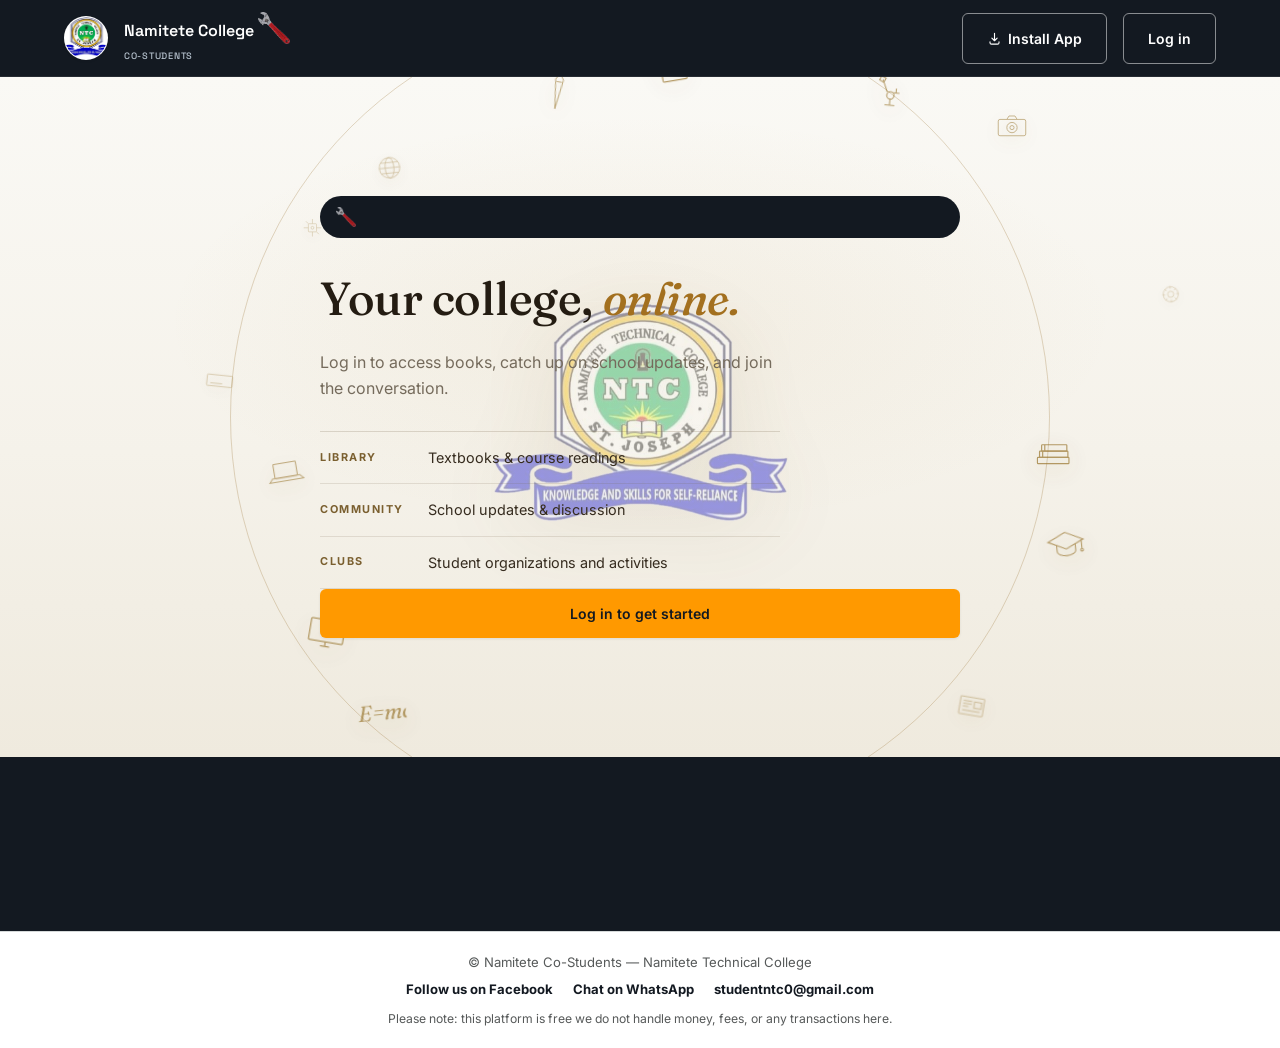
==== index.html @ 9177a905 "Initial uploads" ====
<!DOCTYPE html>
<html lang="en">
<head>
<meta charset="UTF-8" />
<meta name="viewport" content="width=device-width, initial-scale=1.0" />
<title>Namitete Co-Students</title>
<meta name="description" content="Namitete Co-Students — library, updates, events, clubs, and sports for Namitete Technical College." />
<link rel="canonical" href="https://namitete-co-students.vercel.app/" />
<meta property="og:type" content="website" />
<meta property="og:title" content="Namitete Co-Students" />
<meta property="og:description" content="Your college, online — library, school updates, clubs, and sports for Namitete Technical College students." />
<meta property="og:url" content="https://namitete-co-students.vercel.app/" />
<meta property="og:image" content="https://namitete-co-students.vercel.app/assets/logo.png" />
<meta name="twitter:card" content="summary" />
<meta name="twitter:title" content="Namitete Co-Students" />
<meta name="twitter:description" content="Your college, online — library, school updates, clubs, and sports for Namitete Technical College students." />
<meta name="twitter:image" content="https://namitete-co-students.vercel.app/assets/logo.png" />
<link rel="icon" type="image/png" href="assets/logo.png" />

<link rel="manifest" href="manifest.json" />
<script src="pwa-install.js" defer></script>
<meta name="theme-color" content="#131921" />
<link rel="apple-touch-icon" href="assets/apple-touch-icon.png" />
<meta name="mobile-web-app-capable" content="yes" />
<meta name="apple-mobile-web-app-capable" content="yes" />
<meta name="apple-mobile-web-app-status-bar-style" content="black-translucent" />
<meta name="apple-mobile-web-app-title" content="Namitete" />

<link rel="preconnect" href="https://fonts.googleapis.com">
<link rel="preconnect" href="https://fonts.gstatic.com" crossorigin>
<link href="https://fonts.googleapis.com/css2?family=Fraunces:opsz,wght@9..144,400;9..144,500;9..144,600;9..144,700;9..144,800&family=Space+Grotesk:wght@500;600;700&family=Inter:wght@400;500;600&family=Merriweather:wght@400;700&family=Poppins:wght@400;500;600&family=Playfair+Display:wght@500;700&family=Montserrat:wght@400;600&family=Lora:wght@400;600&family=Nunito:wght@400;700&family=Oswald:wght@400;500&family=Caveat:wght@500;700&display=swap" rel="stylesheet">
<link rel="stylesheet" href="style.css" />
<link rel="stylesheet" href="sports.css" />
<link rel="stylesheet" href="library.css" />
<link rel="stylesheet" href="studentunion.css" />
</head>
<body>

<!-- ============ NAV ============ -->
<header class="nav">
  <div class="nav__inner">
    <div class="nav__logo">
      <img src="assets/logo.png" alt="Namitete Technical College logo" class="nav__mark" />
      <span class="nav__name">Namitete College <img src="assets/wrench-icon.png" alt="" class="brand-icon" /><br><small>CO-STUDENTS</small></span>
    </div>
    <div id="navRight">
      <button class="btn btn--ghost install-app-btn">
        <svg class="icon" viewBox="0 0 20 20" fill="none" width="15" height="15"><path d="M10 3V13M10 13L6.5 9.5M10 13L13.5 9.5" stroke="currentColor" stroke-width="1.5" stroke-linecap="round" stroke-linejoin="round"/><path d="M4 14.5V15.5C4 16.6 4.9 17.5 6 17.5H14C15.1 17.5 16 16.6 16 15.5V14.5" stroke="currentColor" stroke-width="1.5" stroke-linecap="round"/></svg>
        <span class="install-app-btn__label">Install App</span>
      </button>
      <button class="btn btn--ghost" id="loginNavBtn">Log in</button>
    </div>
  </div>
</header>

<!-- ============ PUBLIC LANDING ============ -->
<main id="publicView">
  <div class="auth-hero" id="authHero">
    <div class="auth-scene" aria-hidden="true">
      <div class="auth-grain"></div>
      <div class="auth-orbit-ring" id="authOrbitRing"></div>
      <div class="auth-objects-layer" id="authObjectsLayer"></div>
      <div class="auth-center-emblem" id="authCenterEmblem"><img src="assets/logo.png" alt="" /></div>
    </div>

    <div class="landing-hero__row">
      <div class="landing-hero__brand">
        <div class="hero__ticker">
          <img src="assets/wrench-icon.png" alt="" class="hero__ticker-icon" />
          <div class="hero__ticker-track">
            <span class="hero__ticker-text">Knowledge and skills for self-reliance</span>
          </div>
        </div>
        <h1>Your college, <span class="accent-text">online.</span></h1>
        <p class="hero__sub">
          Log in to access books, catch up on school updates, and join the conversation.
        </p>
        <div class="landing-hero__features">
          <div class="landing-hero__feature-row"><span class="landing-hero__feature-label">Library</span><span>Textbooks &amp; course readings</span></div>
          <div class="landing-hero__feature-row"><span class="landing-hero__feature-label">Community</span><span>School updates &amp; discussion</span></div>
          <div class="landing-hero__feature-row"><span class="landing-hero__feature-label">Clubs</span><span>Student organizations and activities</span></div>
        </div>
        <button class="btn btn--primary" id="heroLoginBtn">Log in to get started</button>
      </div>

    </div>
  </div>

  <section class="landing-stats">
    <div class="landing-stats__inner">
      <div class="stat">
        <span class="stat__number" id="statSlot1Number">0</span>
        <span class="stat__label" id="statSlot1Label">Students</span>
      </div>
      <div class="stat">
        <span class="stat__number" id="statSlot2Number">0</span>
        <span class="stat__label" id="statSlot2Label">Downloads</span>
      </div>
      <div class="stat">
        <span class="stat__number" id="statSlot3Number">0</span>
        <span class="stat__label" id="statSlot3Label">Songs shared</span>
      </div>
      <div class="stat">
        <span class="stat__number" id="statSlot4Number">0</span>
        <span class="stat__label" id="statSlot4Label">Writings published</span>
      </div>
    </div>
  </section>
</main>
  <div class="auth-modal-overlay" id="authModalOverlay">
      <div class="modal">
        <button class="modal__close" id="authClose" aria-label="Close">&times;</button>

        <div id="loginPane">
          <p class="modal__kicker">Student dashboard</p>
          <h2>Welcome back</h2>
          <p class="modal__lead">Log in to continue to your dashboard.</p>
          <button type="button" class="btn-google" id="googleLoginBtn">
            <svg width="18" height="18" viewBox="0 0 18 18"><path fill="#4285F4" d="M17.64 9.2c0-.64-.06-1.25-.16-1.84H9v3.48h4.84a4.14 4.14 0 0 1-1.8 2.72v2.26h2.9c1.7-1.57 2.7-3.87 2.7-6.62z"/><path fill="#34A853" d="M9 18c2.43 0 4.47-.8 5.96-2.18l-2.9-2.26c-.8.54-1.84.86-3.06.86-2.35 0-4.34-1.59-5.05-3.72H.98v2.33A9 9 0 0 0 9 18z"/><path fill="#FBBC05" d="M3.95 10.7A5.4 5.4 0 0 1 3.67 9c0-.59.1-1.17.28-1.7V4.97H.98A9 9 0 0 0 0 9c0 1.45.35 2.83.98 4.03l2.97-2.33z"/><path fill="#EA4335" d="M9 3.58c1.32 0 2.51.45 3.44 1.35l2.58-2.58C13.46.89 11.43 0 9 0A9 9 0 0 0 .98 4.97L3.95 7.3C4.66 5.17 6.65 3.58 9 3.58z"/></svg>
            Continue with Google
          </button>
          <div class="auth-divider"><span>or</span></div>
          <form id="loginForm">
            <label for="loginEmail">Email</label>
            <input type="email" id="loginEmail" required placeholder="you@example.com" autocomplete="username" />
            <label for="loginPassword">Password</label>
            <input type="password" id="loginPassword" required placeholder="••••••••" autocomplete="current-password" />
            <p class="form-error" id="loginError"></p>
            <button type="submit" class="btn btn--primary">Log in</button>
          </form>
          <p class="modal__forgot" id="forgotPasswordRow"><a href="#" id="showForgotPassword">Forgotten password?</a></p>
          <p class="modal__switch">No account? <a href="#" id="showSignup">Sign up</a></p>
        </div>

        <div id="signupPane" style="display:none;">
          <p class="modal__kicker">Student Portal</p>
          <h2>Create your account</h2>
          <p class="modal__lead">Join Namitete Co-Students to get started.</p>
          <button type="button" class="btn-google" id="googleSignupBtn">
            <svg width="18" height="18" viewBox="0 0 18 18"><path fill="#4285F4" d="M17.64 9.2c0-.64-.06-1.25-.16-1.84H9v3.48h4.84a4.14 4.14 0 0 1-1.8 2.72v2.26h2.9c1.7-1.57 2.7-3.87 2.7-6.62z"/><path fill="#34A853" d="M9 18c2.43 0 4.47-.8 5.96-2.18l-2.9-2.26c-.8.54-1.84.86-3.06.86-2.35 0-4.34-1.59-5.05-3.72H.98v2.33A9 9 0 0 0 9 18z"/><path fill="#FBBC05" d="M3.95 10.7A5.4 5.4 0 0 1 3.67 9c0-.59.1-1.17.28-1.7V4.97H.98A9 9 0 0 0 0 9c0 1.45.35 2.83.98 4.03l2.97-2.33z"/><path fill="#EA4335" d="M9 3.58c1.32 0 2.51.45 3.44 1.35l2.58-2.58C13.46.89 11.43 0 9 0A9 9 0 0 0 .98 4.97L3.95 7.3C4.66 5.17 6.65 3.58 9 3.58z"/></svg>
            Continue with Google
          </button>
          <div class="auth-divider"><span>or</span></div>
          <form id="signupForm">
            <label for="signupName">Full name</label>
            <input type="text" id="signupName" required placeholder="Your full name" />
            <label for="signupEmail">Email</label>
            <input type="email" id="signupEmail" required placeholder="you@example.com" autocomplete="username" />
            <label for="signupPassword">Password</label>
            <input type="password" id="signupPassword" required placeholder="Create a password" minlength="6" autocomplete="new-password" />
            <label for="signupConfirmPassword">Confirm password</label>
            <input type="password" id="signupConfirmPassword" required placeholder="Re-enter your password" minlength="6" autocomplete="new-password" />
            <p class="form-error" id="signupError"></p>
            <button type="submit" class="btn btn--primary">Create account</button>
          </form>
          <p class="modal__switch">Already have an account? <a href="#" id="showLogin">Log in</a></p>
        </div>

        <!-- Shown right after sign-up, prompting email confirmation -->
        <div id="checkEmailPane" style="display:none;">
          <h2>Check your email</h2>
          <p class="modal__hint">We've sent a confirmation link to your inbox. Open Gmail, Mail, Outlook, or whichever email app you use, find the message, and click the link to activate your account. Then come back here and log in.</p>
          <p class="modal__switch"><a href="#" id="backToLoginFromCheckEmail">Back to log in</a></p>
        </div>

        <!-- Forgot password: request a reset link -->
        <div id="forgotPasswordPane" style="display:none;">
          <h2>Reset your password</h2>
          <p class="modal__hint">Enter your email and we'll send you a link to reset your password.</p>
          <form id="forgotPasswordForm">
            <label for="forgotEmail">Email</label>
            <input type="email" id="forgotEmail" required placeholder="you@example.com" />
            <p class="form-error" id="forgotPasswordError"></p>
            <p class="form-note" id="forgotPasswordNote"></p>
            <button type="submit" class="btn btn--primary">Send reset link</button>
          </form>
          <p class="modal__switch"><a href="#" id="backToLoginFromForgot">Back to log in</a></p>
        </div>

        <!-- Shown when the person arrives back via the password reset email link -->
        <div id="resetPasswordPane" style="display:none;">
          <h2>Set a new password</h2>
          <form id="resetPasswordForm">
            <label for="resetNewPassword">New password</label>
            <input type="password" id="resetNewPassword" required placeholder="New password" minlength="6" />
            <label for="resetConfirmPassword">Confirm new password</label>
            <input type="password" id="resetConfirmPassword" required placeholder="Re-enter new password" minlength="6" />
            <p class="form-error" id="resetPasswordError"></p>
            <button type="submit" class="btn btn--primary">Update password</button>
          </form>
        </div>
      </div>
  </div>

<!-- ============ APP (post-login) ============ -->
<div id="appView" style="display:none;">
  <div class="topbar">
    <button class="hamburger" id="sidebarMenuToggle" aria-label="Open menu">
      <svg class="icon" viewBox="0 0 20 20" fill="none" xmlns="http://www.w3.org/2000/svg"><path d="M3 5.5H17M3 10H17M3 14.5H17" stroke="currentColor" stroke-width="1.5" stroke-linecap="round"/></svg>
    </button>
    <div class="logo">
      <img src="assets/logo.png" alt="Namitete College logo" class="nav__mark topbar-mark" />
      <span class="logo-title">Namitete College<span class="logo-sub">Co-Students</span></span>
    </div>
    <div class="top-actions">
      <button class="btn btn--ghost install-app-btn">
        <svg class="icon" viewBox="0 0 20 20" fill="none" width="15" height="15"><path d="M10 3V13M10 13L6.5 9.5M10 13L13.5 9.5" stroke="currentColor" stroke-width="1.5" stroke-linecap="round" stroke-linejoin="round"/><path d="M4 14.5V15.5C4 16.6 4.9 17.5 6 17.5H14C15.1 17.5 16 16.6 16 15.5V14.5" stroke="currentColor" stroke-width="1.5" stroke-linecap="round"/></svg>
        <span class="install-app-btn__label">Install App</span>
      </button>
      <div class="notif-menu" id="notifMenu">
        <button class="notif-bell-btn" id="notifBtn" aria-label="Notifications">
          <svg class="icon" viewBox="0 0 20 20" fill="none" width="19" height="19"><path d="M10 3.5C7.5 3.5 5.8 5.3 5.8 7.6V10.2C5.8 10.9 5.5 11.7 5 12.3L4.2 13.3C3.7 13.9 4.1 14.8 4.9 14.8H15.1C15.9 14.8 16.3 13.9 15.8 13.3L15 12.3C14.5 11.7 14.2 10.9 14.2 10.2V7.6C14.2 5.3 12.5 3.5 10 3.5Z" stroke="currentColor" stroke-width="1.4" stroke-linejoin="round"/><path d="M8.2 16.5C8.5 17.2 9.2 17.6 10 17.6C10.8 17.6 11.5 17.2 11.8 16.5" stroke="currentColor" stroke-width="1.4" stroke-linecap="round"/></svg>
          <span class="notif-badge" id="notifBadge" style="display:none;"></span>
        </button>
        <div class="notif-dropdown" id="notifDropdown">
          <div class="notif-dropdown__header">
            <span>Notifications</span>
            <button type="button" id="notifMarkAllRead">Mark all read</button>
          </div>
          <div id="notifList"></div>
        </div>
      </div>
      <div class="account" id="accountMenu">
        <button class="greet" id="accountBtn">Hello, <b id="topGreetName"></b> <svg class="icon" viewBox="0 0 20 20" fill="none" width="11" height="11" style="margin-left:2px;"><path d="M5 8L10 13L15 8" stroke="currentColor" stroke-width="1.6" stroke-linecap="round" stroke-linejoin="round"/></svg></button>
        <div class="account-dropdown" id="accountDropdown">
          <a href="#" id="dropdownSettingsLink">
            <svg class="menu-icon icon" width="14" height="14" viewBox="0 0 20 20" fill="none"><circle cx="10" cy="10" r="2.6" stroke="currentColor" stroke-width="1.3"/><path d="M10 3V5M10 15V17M3 10H5M15 10H17M5.4 5.4L6.8 6.8M13.2 13.2L14.6 14.6M5.4 14.6L6.8 13.2M13.2 6.8L14.6 5.4" stroke="currentColor" stroke-width="1.3" stroke-linecap="round"/></svg>
            Settings
          </a>
          <a href="#" id="dropdownAdminLink" style="display:none;">
            <svg class="menu-icon icon" width="14" height="14" viewBox="0 0 20 20" fill="none"><path d="M10 3L16 5.5V9.5C16 13 13.5 15.8 10 17C6.5 15.8 4 13 4 9.5V5.5L10 3Z" stroke="currentColor" stroke-width="1.4" stroke-linejoin="round"/></svg>
            Admin Panel
          </a>
          <div class="account-dropdown__divider"></div>
          <a href="#" class="logout-link" id="logoutNavBtn">
            <svg class="menu-icon icon" width="14" height="14" viewBox="0 0 20 20" fill="none"><path d="M7.5 3.5H4.5V16.5H7.5" stroke="currentColor" stroke-width="1.4" stroke-linecap="round"/><path d="M12 6.5L16 10L12 13.5M16 10H7.5" stroke="currentColor" stroke-width="1.4" stroke-linecap="round" stroke-linejoin="round"/></svg>
            Log out
          </a>
        </div>
      </div>
    </div>
  </div>

  <div class="subnav-wrap">
    <div class="subnav" id="subnav">
      <button class="sidebar__link active" data-view="home">Home</button>

      <div class="nav-group" data-group="campus">
        <button class="nav-group__trigger" type="button">
          Campus
          <svg class="nav-group__chevron" viewBox="0 0 20 20" fill="none"><path d="M5 8L10 13L15 8" stroke="currentColor" stroke-width="1.6" stroke-linecap="round" stroke-linejoin="round"/></svg>
        </button>
        <div class="nav-group__menu">
          <button class="sidebar__link" data-view="updates">Updates</button>
          <button class="sidebar__link" data-view="events">Events</button>
          <button class="sidebar__link" data-view="library">Library</button>
          <button class="sidebar__link" data-view="downloads">Downloads</button>
        </div>
      </div>

      <div class="nav-group" data-group="community">
        <button class="nav-group__trigger" type="button">
          Community
          <svg class="nav-group__chevron" viewBox="0 0 20 20" fill="none"><path d="M5 8L10 13L15 8" stroke="currentColor" stroke-width="1.6" stroke-linecap="round" stroke-linejoin="round"/></svg>
        </button>
        <div class="nav-group__menu">
          <button class="sidebar__link" data-view="clubs">Clubs</button>
          <button class="sidebar__link" data-view="studentunion">Student Union</button>
          <button class="sidebar__link" data-view="spotlight">Student Spotlight</button>
          <button class="sidebar__link" data-view="openmic">Open Mic</button>
          <button class="sidebar__link" data-view="sports">Sports</button>
        </div>
      </div>

      <a class="sidebar__link sidebar__link--zati" href="zati-chani.html">
        <svg class="icon" viewBox="0 0 20 20" fill="none"><path d="M3 10.2a6.8 6.8 0 1112 4.3l.6 2.5-3-1a6.8 6.8 0 01-9.6-5.8z" stroke="currentColor" stroke-width="1.4"/></svg>
        Zati Chani
      </a>

      <div class="nav-group" data-group="more">
        <button class="nav-group__trigger" type="button">
          More
          <svg class="nav-group__chevron" viewBox="0 0 20 20" fill="none"><path d="M5 8L10 13L15 8" stroke="currentColor" stroke-width="1.6" stroke-linecap="round" stroke-linejoin="round"/></svg>
        </button>
        <div class="nav-group__menu">
          <button class="sidebar__link" data-view="message">Suggestion Box</button>
          <button class="sidebar__link" data-view="settings">Settings</button>
        </div>
      </div>

      <button class="sidebar__link sidebar__link--admin" data-view="admin" id="adminNavLink" style="display:none;">Admin Panel</button>
    </div>
    <div class="subnav-fade"></div>
  </div>

  <!-- Mobile drawer -->
  <div class="mobile-drawer" id="mobileDrawer">
    <div class="drawer-backdrop" id="drawerBackdrop"></div>
    <div class="drawer-panel">
      <button class="drawer-close" id="drawerClose" aria-label="Close menu">
        <svg class="icon" viewBox="0 0 20 20" fill="none" xmlns="http://www.w3.org/2000/svg"><path d="M5 5L15 15M15 5L5 15" stroke="currentColor" stroke-width="1.6" stroke-linecap="round"/></svg>
        Close
      </button>

      <span class="sidebar__group-label">Overview</span>
      <button class="sidebar__link" data-view="home">Home</button>
      <a class="sidebar__link sidebar__link--zati" href="zati-chani.html">
        <svg class="icon" viewBox="0 0 20 20" fill="none"><path d="M3 10.2a6.8 6.8 0 1112 4.3l.6 2.5-3-1a6.8 6.8 0 01-9.6-5.8z" stroke="currentColor" stroke-width="1.4"/></svg>
        Zati Chani
      </a>

      <span class="sidebar__group-label">Campus</span>
      <button class="sidebar__link" data-view="updates">Updates</button>
      <button class="sidebar__link" data-view="events">Events</button>
      <button class="sidebar__link" data-view="library">Library</button>
      <button class="sidebar__link" data-view="downloads">Downloads</button>

      <span class="sidebar__group-label">Community</span>
      <button class="sidebar__link" data-view="clubs">Clubs</button>
      <button class="sidebar__link" data-view="studentunion">Student Union</button>
      <button class="sidebar__link" data-view="spotlight">Student Spotlight</button>
      <button class="sidebar__link" data-view="openmic">Open Mic</button>
      <button class="sidebar__link" data-view="sports">Sports</button>

      <span class="sidebar__group-label">More</span>
      <button class="sidebar__link" data-view="message">Suggestion Box</button>
      <button class="sidebar__link" data-view="settings">Settings</button>
      <button class="sidebar__link sidebar__link--admin" data-view="admin" style="display:none;">Admin Panel</button>

      <div class="drawer-panel__divider"></div>
      <button class="sidebar__link sidebar__link--logout" onclick="event.stopImmediatePropagation(); document.getElementById('logoutNavBtn').click();">
        <svg class="icon" viewBox="0 0 20 20" fill="none" width="16" height="16"><path d="M7.5 3.5H4.5V16.5H7.5" stroke="currentColor" stroke-width="1.4" stroke-linecap="round"/><path d="M12 6.5L16 10L12 13.5M16 10H7.5" stroke="currentColor" stroke-width="1.4" stroke-linecap="round" stroke-linejoin="round"/></svg>
        Log out
      </button>
    </div>
  </div>

    <!-- Main content -->
    <section class="app__content">

      <!-- Home -->
      <div class="view" id="view-home">
        <div class="home-hero">
          <h1>Welcome back<span id="homeUserName"></span></h1>
          <p>Here's what's happening at the college right now.</p>
        </div>

        <div class="grid">
          <div class="card" id="spotlightCard"></div>
          <div class="card" id="songOfWeekCard" style="display:none;"></div>
          <div class="card empty-card">
            <div class="card-label">Next Event</div>
            <div id="homeLatestEvent"></div>
          </div>
        </div>

        <div class="grid">
          <div class="card update-card" style="grid-column: span 2;">
            <div class="card-label">Latest Update</div>
            <div id="homeLatestUpdate"></div>
          </div>
          <div class="card empty-card">
            <div class="card-label">Latest Sports News</div>
            <div id="homeLatestSports"></div>
          </div>
        </div>

        <div id="homePresidentSection" style="display:none;"></div>

        <div class="pinned-section">
          <div class="pinned-head" id="pinnedHead" style="display:none;">
            <h2 id="pinnedHeadTitle">Featured</h2>
            <div class="pinned-badge" id="pinnedHeadBadge" style="display:none;">Pinned</div>
          </div>
          <div id="pinnedPostsList"></div>
          <div class="song-list" id="pinnedOpenMicList"></div>

          <div class="openmic-banner">
            <div>
              <h3>OPEN <span>MIC</span></h3>
              <div class="openmic-line"><svg class="icon" viewBox="0 0 20 20" fill="none" width="15" height="15" style="flex-shrink:0; margin-top:2px;"><circle cx="7.5" cy="14" r="2" stroke="currentColor" stroke-width="1.3"/><path d="M9.5 14V4.5L15.5 3.5V12" stroke="currentColor" stroke-width="1.3" stroke-linecap="round"/><circle cx="13.5" cy="12.5" r="2" stroke="currentColor" stroke-width="1.3"/></svg> <span><b>New week, new music!</b> Every Monday, we premiere fresh tracks from our talented student artists.</span></div>
              <div class="openmic-line"><svg class="icon" viewBox="0 0 20 20" fill="none" width="15" height="15" style="flex-shrink:0; margin-top:2px;"><rect x="3.5" y="4.5" width="13" height="12" rx="1.5" stroke="currentColor" stroke-width="1.4"/><path d="M3.5 8H16.5M7 3V5.5M13 3V5.5" stroke="currentColor" stroke-width="1.4" stroke-linecap="round"/></svg> <span>It's your turn to judge — voting for the <b>Song of the Week</b> opens every Wednesday to Friday.</span></div>
            </div>
          </div>
        </div>

        <div id="upcomingEventsSection" style="display:none;">
          <h3 class="quicklinks-title">Upcoming Events</h3>
          <div id="upcomingEventsList" style="margin-bottom:24px;"></div>
        </div>

        <div class="quicklinks-title">Quick links</div>
        <div class="quicklinks">
          <button class="qcard home-card" data-view="downloads">
            <h3>Downloads</h3><p>Get forms and resources</p>
          </button>
          <button class="qcard home-card" data-view="settings">
            <h3>Settings</h3><p>Profile &amp; password</p>
          </button>
        </div>
      </div>

      <!-- Updates -->
      <div class="view" id="view-updates" style="display:none;">
        <h2 class="view__title">Updates</h2>
        <div id="adminPostsList"></div>
      </div>

      <!-- Events & Announcements -->
      <div class="view" id="view-events" style="display:none;">
        <h2 class="view__title">Events</h2>
        <div id="eventsList"></div>
      </div>

      <!-- Library -->
      <div class="view" id="view-library" style="display:none;">
        <div class="library-shelves" id="libraryShelvesView">
          <h2 class="view__title" style="border:none; padding:0; margin-bottom:6px;">Library</h2>
          <p class="library-shelves__hint">Pick a shelf to browse, or search everything in General.</p>
          <div class="shelf-grid" id="shelfGrid"></div>
        </div>

        <div class="library-table-card" id="libraryShelfDetail" style="display:none;">
          <button type="button" class="shelf-back-btn" id="shelfBackBtn">&larr; All shelves</button>
          <div class="library-table-header">
            <div>
              <h2 class="view__title" id="shelfDetailTitle" style="border:none; padding:0; margin-bottom:4px;">General</h2>
              <div class="library-tabs">
                <button class="library-tab active" data-filter="all">All</button>
                <button class="library-tab" data-filter="book">Books</button>
                <button class="library-tab" data-filter="past_paper">Past Papers</button>
              </div>
            </div>
            <input type="text" id="librarySearchInput" class="library-search" style="max-width:280px; margin-bottom:0;" placeholder="Search by title or author..." />
          </div>

          <div class="library-table-wrap">
            <table class="library-table">
              <thead>
                <tr>
                  <th>Title</th>
                  <th>Author</th>
                  <th>Type</th>
                  <th class="library-table__hide-mobile">Description</th>
                  <th class="library-table__hide-mobile">Added</th>
                  <th></th>
                </tr>
              </thead>
              <tbody id="libraryTableBody"></tbody>
            </table>
          </div>
          <p id="libraryEmptyState" class="doc-viewer__empty" style="display:none;">No items found.</p>
        </div>
      </div>

      <!-- Open Mic -->
      <div class="view" id="view-openmic" style="display:none;">
        <h2 class="view__title">Open Mic</h2>
        <p class="view__hint" id="votingWindowNote"></p>

        <h3 class="library-section__heading">Premiere — new this week</h3>
        <div class="song-list" id="premiereSongsList"></div>

        <h3 class="library-section__heading">Top 10 Hit Songs</h3>
        <div class="song-list" id="topSongsList"></div>

        <h3 class="library-section__heading" id="moreSongsHeading" style="display:none;">More Songs</h3>
        <div class="song-list" id="moreSongsList"></div>
      </div>

      <!-- Sports -->
      <div class="view view--bg-sports" id="view-sports" style="display:none;">
        <div class="view__bg-panel sports-page__panel">

          <header class="sports-hero">
            <div class="sports-hero__glow"></div>
            <p class="sports-hero__kicker">Namitete Technical College Athletics</p>
            <h1 class="sports-hero__title">Sports</h1>
            <p class="sports-hero__sub">Fixtures, training, results and the stories behind our teams.</p>
            <div class="sports-hero__pills" id="sportsHeroPills"></div>
          </header>

          <section class="sports-section" data-reveal>
            <div class="sports-section__head">
              <div>
                <p class="sports-section__eyebrow">What's coming up</p>
                <h2>Upcoming Sports</h2>
                <p>A preview of scheduled activities across every team</p>
              </div>
            </div>
            <div class="sports-card-row" id="sportsUpcomingRow"></div>
          </section>

          <section class="sports-section" data-reveal>
            <div class="sports-section__head">
              <div>
                <p class="sports-section__eyebrow">Get involved</p>
                <h2>Training Sessions &amp; Fixtures</h2>
                <p>Practice times and the upcoming match schedule</p>
              </div>
            </div>
            <div class="sports-tabs" id="sportsFixtureTabs"></div>
            <div class="sports-card-row" id="sportsFixturesRow"></div>
          </section>

          <section class="sports-section" data-reveal>
            <div class="sports-section__head">
              <div>
                <p class="sports-section__eyebrow">Standout performance</p>
                <h2>Player of the Match</h2>
                <p>Highlighting the best of our most recently played match</p>
              </div>
            </div>
            <div class="potm-card" id="potmCard"></div>
          </section>

          <section class="sports-section" data-reveal>
            <div class="sports-section__head">
              <div>
                <p class="sports-section__eyebrow">From the department</p>
                <h2>Sports Updates</h2>
                <p>General news and announcements</p>
              </div>
            </div>
            <div id="sportsList" class="sports-updates-list"></div>
          </section>

          <section class="sports-section" data-reveal>
            <div class="sports-section__head">
              <div>
                <p class="sports-section__eyebrow">Read more</p>
                <h2>Sports News</h2>
                <p>Recent articles and updates from around the college</p>
              </div>
            </div>
            <div class="sports-card-row sports-card-row--news" id="sportsNewsRow"></div>
          </section>

          <div class="admin-section" id="sportsAdminSection" style="display:none; margin-top:28px;">
            <h3 id="sportsFormHeading">Post to the Sports tab</h3>
            <form id="newSportsForm" class="stacked-form">
              <input type="hidden" id="editingSportsId" />
              <label for="newSportsSection">Where should this appear?</label>
              <select id="newSportsSection">
                <option value="update">Sports Updates (the general list)</option>
                <option value="upcoming">Upcoming Sports</option>
                <option value="fixture">Training Sessions &amp; Fixtures</option>
                <option value="news">Sports News</option>
              </select>
              <input type="text" id="newSportsTitle" required placeholder="Title" />
              <input type="text" id="newSportsDate" required placeholder="When (e.g. 15 July 2026)" />
              <textarea id="newSportsBody" rows="3" required placeholder="What happened / what's on?"></textarea>

              <div id="newSportsExtraFields" style="display:none;">
                <label for="newSportsCategory">Sport / category (e.g. Football, Netball)</label>
                <input type="text" id="newSportsCategory" placeholder="Football" />
                <label for="newSportsKind" id="newSportsKindLabel" style="display:none;">Type</label>
                <select id="newSportsKind" style="display:none;">
                  <option value="training">Training</option>
                  <option value="match">Match</option>
                </select>
                <label for="newSportsSecondaryLabel">Venue or time (e.g. Main Pitch, 4:00 PM)</label>
                <input type="text" id="newSportsSecondaryLabel" placeholder="Main Pitch" />
                <label for="newSportsAccentColor">Card accent color</label>
                <input type="color" id="newSportsAccentColor" value="#ff9900" />
              </div>

              <label for="newSportsPhoto">Photo (optional — leave blank to keep current)</label>
              <input type="file" id="newSportsPhoto" accept="image/*" />
              <div class="post-style-row">
                <label for="newSportsFont">Font
                  <select id="newSportsFont">
                    <option value="Inter">Inter (default)</option>
                    <option value="Space Grotesk">Space Grotesk</option>
                    <option value="Merriweather">Merriweather</option>
                    <option value="Poppins">Poppins</option>
                    <option value="Playfair Display">Playfair Display</option>
                    <option value="Montserrat">Montserrat</option>
                    <option value="Lora">Lora</option>
                    <option value="Nunito">Nunito</option>
                    <option value="Oswald">Oswald</option>
                    <option value="Caveat">Caveat (handwritten)</option>
                  </select>
                </label>
                <label for="newSportsBgColor">Background color
                  <input type="color" id="newSportsBgColor" value="#ffffff" />
                </label>
              </div>
              <div class="form-btn-row">
                <button type="submit" class="btn btn--primary" id="sportsSubmitBtn">Publish</button>
                <button type="button" class="btn-link" id="cancelSportsEdit" style="display:none;">Cancel edit</button>
              </div>
            </form>

            <h3 style="margin-top:28px;">Manage sports content</h3>
            <p class="view__hint" style="margin-top:0;">Every post across Updates, Upcoming, Fixtures/Training and News, in one place — edit jumps to the form above; delete is immediate.</p>
            <div id="sportsContentAdminList"></div>
          </div>

          <div class="admin-section" id="sportsPotmAdminSection" style="display:none;">
            <h3>Player of the Match</h3>
            <p class="view__hint" style="margin-top:0;">One featured slot — updating it replaces whoever's currently shown.</p>
            <form id="sportsPotmForm" class="stacked-form">
              <input type="text" id="potmName" required placeholder="Player's name" />
              <input type="text" id="potmPosition" required placeholder="e.g. Football · Midfielder" />
              <input type="text" id="potmMatch" required placeholder="e.g. Namitete Technical vs. Dedza Community — 3–1 win" />
              <textarea id="potmQuote" rows="2" placeholder="A quote from them (optional)"></textarea>
              <label for="potmPhoto">Photo (optional)</label>
              <input type="file" id="potmPhoto" accept="image/*" />
              <div class="post-style-row">
                <input type="text" id="potmStat1Value" placeholder="Stat value (e.g. 2)" />
                <input type="text" id="potmStat1Label" placeholder="Stat label (e.g. Goals)" />
              </div>
              <div class="post-style-row">
                <input type="text" id="potmStat2Value" placeholder="Stat value (e.g. 1)" />
                <input type="text" id="potmStat2Label" placeholder="Stat label (e.g. Assist)" />
              </div>
              <div class="post-style-row">
                <input type="text" id="potmStat3Value" placeholder="Stat value (e.g. 89')" />
                <input type="text" id="potmStat3Label" placeholder="Stat label (e.g. Minutes)" />
              </div>
              <p class="form-note" id="potmNote"></p>
              <button type="submit" class="btn btn--primary">Update Player of the Match</button>
            </form>
          </div>
        </div>
      </div>

      <!-- Student Union -->
      <div class="view" id="view-studentunion" style="display:none;">
        <div class="su-page" id="suPage">
          <header class="su-hero">
            <p class="su-hero__eyebrow" id="suHeroTerm">Student Union</p>
            <h1 class="su-hero__title">Student Union Leadership</h1>
            <p class="su-hero__sub">Meet the students elected to represent and serve the college community during the current academic term.</p>
          </header>
          <div id="suLeadershipGrid" class="su-grid"></div>
        </div>
      </div>

      <!-- Clubs -->
      <div class="view" id="view-clubs" style="display:none;">
        <div class="club-view-header">
          <div>
            <h2 class="view__title" style="border:none; padding:0; margin-bottom:4px;">Clubs</h2>
            <p class="view__hint" style="margin-top:0;">Find a club that fits you, and request to join.</p>
          </div>
          <button class="btn btn--ghost" id="showClubRequestFormBtn" style="width:auto;">Start a new club</button>
        </div>

        <div id="clubRequestPanel" style="display:none;">
          <form id="clubRequestForm" class="stacked-form">
            <h3 style="margin-bottom:0;">Request a new club</h3>
            <p class="view__hint" style="margin-top:0;">The admin reviews every request before a club goes live. Be specific — it helps your request get approved faster.</p>
            <input type="text" id="clubRequestName" required placeholder="Club name" />
            <select id="clubRequestCategory">
              <option value="Academic">Academic</option>
              <option value="Sports">Sports</option>
              <option value="Creative">Creative</option>
              <option value="Technology">Technology</option>
              <option value="Community">Community</option>
            </select>
            <textarea id="clubRequestDescription" rows="2" required placeholder="What will this club do, and why does the school need it?"></textarea>
            <label for="clubRequestMembers">Starting members (list at least 2–4 names, one per line, including yourself)</label>
            <textarea id="clubRequestMembers" rows="3" required placeholder="Jane Banda&#10;Chikondi Phiri&#10;..."></textarea>
            <div class="form-btn-row">
              <button type="submit" class="btn btn--primary">Submit request</button>
              <button type="button" class="btn-link" id="cancelClubRequest">Cancel</button>
            </div>
            <p class="form-note" id="clubRequestNote"></p>
          </form>
        </div>

        <div id="myClubRequestsPanel"></div>

        <div class="club-tabs" id="clubTabs">
          <button class="club-tab active" data-category="all">All</button>
        </div>
        <div class="club-grid" id="clubGrid"></div>
      </div>

      <!-- Club Home (opened from a club card) -->
      <div class="view" id="view-club-home" style="display:none;">
        <button class="club-home__back" id="clubHomeBackBtn">
          <svg class="icon" viewBox="0 0 20 20" fill="none" width="15" height="15"><path d="M12.5 4.5L6.5 10L12.5 15.5" stroke="currentColor" stroke-width="1.6" stroke-linecap="round" stroke-linejoin="round"/></svg>
          Clubs
        </button>

        <div class="club-home__header" id="clubHomeHeader"></div>

        <div class="club-home-nav-wrap">
          <div class="club-home-nav" id="clubHomeNav">
            <button class="club-home-tab active" data-ctab="home">Home</button>
            <button class="club-home-tab" data-ctab="posts">Posts</button>
            <button class="club-home-tab" data-ctab="events">Events</button>
            <button class="club-home-tab" data-ctab="updates">Updates</button>
            <button class="club-home-tab" data-ctab="downloads">Downloads</button>
            <button class="club-home-tab" data-ctab="room">Tikambirane Room</button>
            <button class="club-home-tab" data-ctab="creative">Creative Room</button>
            <button class="club-home-tab" data-ctab="suggestions">Suggestion Box</button>
            <button class="club-home-tab club-home-tab--admin" data-ctab="admin" id="clubHomeAdminTab" style="display:none;">Admin Panel</button>
          </div>
          <div class="subnav-fade"></div>
        </div>

        <!-- Home -->
        <div class="club-home-panel" id="clubpanel-home">
          <div id="clubHomePinned"></div>
          <h3 class="club-home__section-heading" id="clubHomeFeedHeading" style="display:none;">Latest</h3>
          <div id="clubHomeFeed"></div>
        </div>

        <!-- Posts -->
        <div class="club-home-panel" id="clubpanel-posts" style="display:none;">
          <div id="clubPostsList"></div>
        </div>

        <!-- Events -->
        <div class="club-home-panel" id="clubpanel-events" style="display:none;">
          <div id="clubEventsList"></div>
        </div>

        <!-- Updates -->
        <div class="club-home-panel" id="clubpanel-updates" style="display:none;">
          <div id="clubUpdatesList"></div>
        </div>

        <!-- Downloads -->
        <div class="club-home-panel" id="clubpanel-downloads" style="display:none;">
          <div id="clubDownloadsList"></div>
        </div>

        <!-- Tikambirane Room -->
        <div class="club-home-panel club-home-panel--room" id="clubpanel-room" style="display:none;">
          <p class="club-room__notice" id="clubRoomNotice" style="display:none;">Join this club to take part in Tikambirane Room.</p>
          <div class="chat-room" id="chatRoomWrap">
            <div class="chat-room__messages" id="chatMessagesList"></div>
            <div class="chat-reply-preview" id="chatReplyPreview" style="display:none;">
              <div class="chat-reply-preview__bar"></div>
              <div class="chat-reply-preview__body">
                <span class="chat-reply-preview__name" id="chatReplyPreviewName"></span>
                <p id="chatReplyPreviewText"></p>
              </div>
              <button type="button" class="chat-reply-preview__cancel" id="chatReplyCancelBtn" aria-label="Cancel reply">
                <svg class="icon" viewBox="0 0 20 20" fill="none" width="14" height="14"><path d="M5 5L15 15M15 5L5 15" stroke="currentColor" stroke-width="1.6" stroke-linecap="round"/></svg>
              </button>
            </div>
            <form class="chat-room__composer" id="chatComposerForm">
              <textarea id="chatComposerInput" rows="1" placeholder="Message Tikambirane Room..." required></textarea>
              <button type="submit" class="chat-send-btn" id="chatSendBtn" aria-label="Send message">
                <svg class="icon" viewBox="0 0 20 20" fill="none" width="17" height="17"><path d="M3 10L17 3.5L10.5 17L9 11L3 10Z" stroke="currentColor" stroke-width="1.4" stroke-linejoin="round"/></svg>
              </button>
            </form>
          </div>
          <div class="chat-context-menu" id="chatContextMenu" style="display:none;">
            <button type="button" id="chatCtxReply">Reply</button>
            <button type="button" id="chatCtxEdit">Edit</button>
            <button type="button" id="chatCtxDelete">Delete</button>
          </div>
        </div>

        <!-- Creative Room -->
        <div class="club-home-panel" id="clubpanel-creative" style="display:none;">
          <div class="club-view-header">
            <div>
              <p class="view__hint" style="margin:0;">Music, links, and photos from club admins — plus student writing, reviewed before it appears.</p>
            </div>
            <button class="btn btn--ghost" id="showCreativeSubmitBtn" style="width:auto;">Share something</button>
          </div>

          <div class="creative-tabs" id="creativeTabs">
            <button class="creative-tab active" data-ctype="all">All</button>
            <button class="creative-tab" data-ctype="media">Music &amp; links</button>
            <button class="creative-tab" data-ctype="photo">Photos</button>
            <button class="creative-tab" data-ctype="writing">Writing</button>
          </div>

          <div id="creativeSubmitPanel" style="display:none;">
            <form id="creativeSubmitForm" class="stacked-form">
              <h3 style="margin-bottom:0;">Share something</h3>
              <select id="creativeSubmitKind">
                <option value="article">Article</option>
                <option value="poem">Poem</option>
                <option value="blog">Blog</option>
                <option value="bible_verse">Bible verse</option>
              </select>
              <input type="text" id="creativeSubmitTitle" required placeholder="Title" />
              <textarea id="creativeSubmitContent" rows="6" required placeholder="Write it here..."></textarea>
              <div class="form-btn-row">
                <button type="submit" class="btn btn--primary">Submit for review</button>
                <button type="button" class="btn-link" id="cancelCreativeSubmit">Cancel</button>
              </div>
              <p class="form-note" id="creativeSubmitNote"></p>
            </form>
          </div>

          <div id="creativeFeedList"></div>
        </div>

        <!-- Suggestion Box -->
        <div class="club-home-panel" id="clubpanel-suggestions" style="display:none;">
          <p class="view__hint">Send a private note to this club's managers — only they can see it.</p>
          <form id="clubSuggestionForm" class="stacked-form">
            <textarea id="clubSuggestionText" rows="3" required placeholder="Write your suggestion or question..."></textarea>
            <button type="submit" class="btn btn--primary">Send</button>
            <p class="form-note" id="clubSuggestionNote"></p>
          </form>
          <h4 class="club-detail__heading">Your messages</h4>
          <div id="clubMySuggestionsList"></div>
        </div>

        <!-- Admin Panel (club managers + site admin) -->
        <div class="club-home-panel" id="clubpanel-admin" style="display:none;">
          <div class="admin-tabs" id="clubAdminTabs">
            <button class="admin-tab active" data-catab="content">Content</button>
            <button class="admin-tab" data-catab="creative">Creative Room</button>
            <button class="admin-tab" data-catab="members">Members<span class="admin-tab__count" id="clubAdminMembersPendingCount" style="display:none;"></span></button>
            <button class="admin-tab" data-catab="suggestions">Suggestion Box</button>
            <button class="admin-tab" data-catab="profile">Club Profile</button>
          </div>

          <div class="club-admin-panel" id="clubadmin-content">
            <h4 class="club-detail__heading">Post an announcement</h4>
            <form id="clubAdminPostForm" class="stacked-form">
              <input type="hidden" id="clubAdminPostEditingId" />
              <input type="text" id="clubAdminPostTitle" required placeholder="Title" />
              <textarea id="clubAdminPostBody" rows="3" required placeholder="What do you want the club to know?"></textarea>
              <input type="file" id="clubAdminPostPhoto" accept="image/*" />
              <label class="checkbox-row"><input type="checkbox" id="clubAdminPostPinned" /> Pin to club home</label>
              <div class="form-btn-row">
                <button type="submit" class="btn btn--primary" id="clubAdminPostSubmitBtn">Post</button>
                <button type="button" class="btn-link" id="cancelClubAdminPostEdit" style="display:none;">Cancel edit</button>
              </div>
              <p class="form-note" id="clubAdminPostNote"></p>
            </form>

            <h4 class="club-detail__heading">Post an update</h4>
            <form id="clubUpdateForm" class="stacked-form">
              <input type="text" id="clubUpdateTitle" required placeholder="Title" />
              <textarea id="clubUpdateBody" rows="2" required placeholder="A quick update for the club..."></textarea>
              <input type="file" id="clubUpdatePhoto" accept="image/*" />
              <button type="submit" class="btn btn--primary">Post update</button>
              <p class="form-note" id="clubUpdateNote"></p>
            </form>

            <h4 class="club-detail__heading">Add an event</h4>
            <form id="clubEventForm" class="stacked-form">
              <input type="text" id="clubEventTitle" required placeholder="Event title" />
              <textarea id="clubEventBody" rows="2" required placeholder="Details..."></textarea>
              <input type="datetime-local" id="clubEventDate" />
              <input type="text" id="clubEventLocation" placeholder="Location" />
              <input type="file" id="clubEventPhoto" accept="image/*" />
              <button type="submit" class="btn btn--primary">Add event</button>
              <p class="form-note" id="clubEventNote"></p>
            </form>

            <h4 class="club-detail__heading">Add a download</h4>
            <form id="clubDownloadForm" class="stacked-form">
              <input type="text" id="clubDownloadTitle" required placeholder="File title" />
              <textarea id="clubDownloadDescription" rows="2" placeholder="What is this file?"></textarea>
              <input type="file" id="clubDownloadFile" required />
              <button type="submit" class="btn btn--primary">Upload</button>
              <p class="form-note" id="clubDownloadNote"></p>
            </form>
          </div>

          <div class="club-admin-panel" id="clubadmin-creative" style="display:none;">
            <h4 class="club-detail__heading">Upload music, a link, or a photo</h4>
            <form id="clubCreativeUploadForm" class="stacked-form">
              <select id="clubCreativeUploadKind">
                <option value="photo">Photo</option>
                <option value="music">Music</option>
                <option value="link">Link</option>
              </select>
              <input type="text" id="clubCreativeUploadTitle" required placeholder="Title" />
              <textarea id="clubCreativeUploadCaption" rows="2" placeholder="Caption / description"></textarea>
              <input type="url" id="clubCreativeUploadLink" placeholder="https://... (for a link, or an external audio/photo URL)" style="display:none;" />
              <input type="file" id="clubCreativeUploadFile" />
              <button type="submit" class="btn btn--primary">Upload</button>
              <p class="form-note" id="clubCreativeUploadNote"></p>
            </form>

            <h4 class="club-detail__heading">Pending student submissions</h4>
            <div id="clubCreativePendingList"></div>
          </div>

          <div class="club-admin-panel" id="clubadmin-members" style="display:none;">
            <div id="clubAdminMembersList"></div>
          </div>

          <div class="club-admin-panel" id="clubadmin-suggestions" style="display:none;">
            <div id="clubAdminSuggestionsList"></div>
          </div>

          <div class="club-admin-panel" id="clubadmin-profile" style="display:none;">
            <h4 class="club-detail__heading">Edit club profile</h4>
            <form id="clubProfileEditForm" class="stacked-form">
              <input type="text" id="clubProfileEditTitle" required />
              <select id="clubProfileEditCategory">
                <option value="Academic">Academic</option>
                <option value="Sports">Sports</option>
                <option value="Creative">Creative</option>
                <option value="Technology">Technology</option>
                <option value="Community">Community</option>
              </select>
              <textarea id="clubProfileEditDescription" rows="3" required></textarea>
              <label>Club picture</label>
              <input type="file" id="clubProfileEditPhoto" accept="image/*" />
              <label style="margin-top:4px;">How students join</label>
              <div class="join-mode-choice" id="clubProfileJoinModeChoice">
                <label class="join-mode-option">
                  <input type="radio" name="clubProfileJoinMode" value="open" />
                  <span class="join-mode-option__text"><strong>Join instantly</strong><span>Students tap Join and get in right away — no approval needed.</span></span>
                </label>
                <label class="join-mode-option">
                  <input type="radio" name="clubProfileJoinMode" value="approval" />
                  <span class="join-mode-option__text"><strong>Approval required</strong><span>Students request to join and you approve them from the Members tab before they can open the club.</span></span>
                </label>
              </div>
              <button type="submit" class="btn btn--primary">Save changes</button>
              <p class="form-note" id="clubProfileEditNote"></p>
            </form>
          </div>
        </div>
      </div>

      <!-- Downloads -->
      <div class="view" id="view-downloads" style="display:none;">
        <h2 class="view__title">Downloads</h2>
        <p class="view__hint">Forms, guides, and resources shared by the college — including the timetable and academic calendar.</p>
        <div id="downloadsList"></div>
      </div>

      <!-- Student Spotlight -->
      <div class="view" id="view-spotlight" style="display:none;">
        <h2 class="view__title">Student Spotlight</h2>
        <p class="view__hint">Share your poems, blogs, and articles with the school. Every submission is reviewed by an admin before it appears here.</p>

        <div class="writing-tabs">
          <button class="writing-tab active" id="writingBrowseTab">Browse</button>
          <button class="writing-tab" id="writingSubmitTab">Submit yours</button>
          <button class="writing-tab" id="writingMineTab">My submissions</button>
        </div>

        <div id="writingBrowsePanel">
          <div class="writing-filters" id="writingFilters">
            <button class="writing-filter active" data-type="all">All</button>
            <button class="writing-filter" data-type="Poem">Poems</button>
            <button class="writing-filter" data-type="Blog">Blogs</button>
            <button class="writing-filter" data-type="Article">Articles</button>
          </div>
          <div class="writing-list" id="writingBrowseList"></div>
        </div>

        <div id="writingSubmitPanel" style="display:none;">
          <form id="newWritingForm" class="stacked-form">
            <label for="writingType">Type</label>
            <select id="writingType">
              <option value="Poem">Poem (20–200 words)</option>
              <option value="Blog">Blog (150–600 words)</option>
              <option value="Article">Article (250–800 words)</option>
            </select>
            <input type="text" id="writingTitle" required placeholder="Title" />
            <textarea id="writingContent" rows="10" required placeholder="Write your piece here..."></textarea>
            <p class="writing-word-count" id="writingWordCount"></p>
            <input type="text" id="writingDescription" placeholder="Short description (optional)" />
            <input type="text" id="writingTags" placeholder="Tags, comma separated (optional)" />
            <input type="text" id="writingCategory" placeholder="Category (optional)" />
            <button type="submit" class="btn btn--primary">Submit for review</button>
            <p class="form-note" id="writingSubmitNote"></p>
          </form>
        </div>

        <div id="writingMinePanel" style="display:none;">
          <div class="writing-list" id="writingMineList"></div>
        </div>
      </div>

      <!-- Suggestion Box -->
      <div class="view" id="view-message" style="display:none;">
        <h2 class="view__title">Suggestion Box</h2>
        <p class="view__hint">Send a private note to the admin. Only the admin can see this — it's not shown anywhere else on the site.</p>
        <form id="messageForm" class="stacked-form">
          <textarea id="messageText" rows="5" required placeholder="What's on your mind?"></textarea>
          <button type="submit" class="btn btn--primary">Send privately</button>
          <p class="form-note" id="messageNote"></p>
        </form>

        <h3 class="home-grid__heading" style="margin-top:32px;">Your suggestions</h3>
        <div id="myMessagesList"></div>
      </div>

      <!-- Settings (profile, password) -->
      <div class="view" id="view-settings" style="display:none;">
        <h2 class="view__title">Settings</h2>

        <div class="admin-section">
          <h3>Appearance</h3>
          <label class="theme-toggle-row" for="darkModeToggle">
            <span>Dark mode</span>
            <span class="theme-toggle-switch">
              <input type="checkbox" id="darkModeToggle" />
              <span class="theme-toggle-switch__track" aria-hidden="true"></span>
            </span>
          </label>
        </div>

        <div class="admin-section">
          <h3>Profile details</h3>
          <form id="profileForm" class="stacked-form">
            <label for="profileName">Full name</label>
            <input type="text" id="profileName" required />
            <label for="profileBio">Short bio (optional)</label>
            <textarea id="profileBio" rows="2" placeholder="Tell others a bit about yourself"></textarea>
            <button type="submit" class="btn btn--primary">Save changes</button>
            <p class="form-note" id="profileNote"></p>
          </form>
        </div>

        <div class="admin-section">
          <h3>Change password</h3>
          <form id="passwordForm" class="stacked-form">
            <label for="currentPassword">Current password</label>
            <input type="password" id="currentPassword" required />
            <label for="newPassword">New password</label>
            <input type="password" id="newPassword" required minlength="4" />
            <label for="confirmPassword">Confirm new password</label>
            <input type="password" id="confirmPassword" required minlength="4" />
            <p class="form-error" id="passwordError"></p>
            <button type="submit" class="btn btn--primary">Update password</button>
          </form>
        </div>
      </div>

      <!-- Admin panel -->
      <div class="view" id="view-admin" style="display:none;">
        <h2 class="view__title">Admin panel</h2>

        <div class="admin-panel-tabs" id="adminTabs">
          <button class="admin-panel-tab active" data-admin-tab="overview">Overview</button>
          <button class="admin-panel-tab" data-admin-tab="content">Content</button>
          <button class="admin-panel-tab" data-admin-tab="review">Review queue<span class="admin-panel-tab__badge" id="adminReviewBadge" style="display:none;"></span></button>
          <button class="admin-panel-tab" data-admin-tab="people">People &amp; permissions</button>
          <button class="admin-panel-tab" data-admin-tab="union">Student Union</button>
          <button class="admin-panel-tab" data-admin-tab="activity">Activity &amp; usage</button>
        </div>

        <div class="admin-section" data-admin-tab="content">
          <h3 id="adminPostFormHeading">Post an update</h3>
          <p class="view__hint" style="margin-top:0;">Quick, free-form posts — with or without a picture. Pin the important ones to the Home page.</p>
          <form id="newAdminPostForm" class="stacked-form">
            <input type="hidden" id="editingAdminPostId" />
            <input type="text" id="newAdminPostTitle" placeholder="Title (optional)" />
            <textarea id="newAdminPostContent" rows="3" required placeholder="What's on your mind?"></textarea>
            <label for="newAdminPostPhoto">Photo (optional — leave blank to keep current)</label>
            <input type="file" id="newAdminPostPhoto" accept="image/*" />
            <div class="post-style-row">
              <label for="newAdminPostFont">Font
                <select id="newAdminPostFont">
                  <option value="Inter">Inter (default)</option>
                  <option value="Space Grotesk">Space Grotesk</option>
                  <option value="Merriweather">Merriweather</option>
                  <option value="Poppins">Poppins</option>
                  <option value="Playfair Display">Playfair Display</option>
                  <option value="Montserrat">Montserrat</option>
                  <option value="Lora">Lora</option>
                  <option value="Nunito">Nunito</option>
                  <option value="Oswald">Oswald</option>
                  <option value="Caveat">Caveat (handwritten)</option>
                </select>
              </label>
              <label for="newAdminPostBgColor">Background color
                <input type="color" id="newAdminPostBgColor" value="#ffffff" />
              </label>
            </div>
            <p class="form-note" id="adminPostUploadNote"></p>
            <div class="form-btn-row">
              <button type="submit" class="btn btn--primary" id="adminPostSubmitBtn">Post</button>
              <button type="button" class="btn-link" id="cancelAdminPostEdit" style="display:none;">Cancel edit</button>
            </div>
          </form>
          <div id="adminPostsManageList" style="margin-top:20px;"></div>
        </div>

        <div class="admin-section" data-admin-tab="content">
          <h3 id="eventFormHeading">Post an event</h3>
          <form id="newEventForm" class="stacked-form">
            <input type="hidden" id="editingEventId" />
            <input type="text" id="newEventTitle" required placeholder="Event/announcement title" />
            <label for="newEventOn">Date</label>
            <input type="date" id="newEventOn" required />
            <textarea id="newEventBody" rows="3" required placeholder="Details"></textarea>
            <label for="newEventPhoto">Photo (optional — leave blank to keep current)</label>
            <input type="file" id="newEventPhoto" accept="image/*" />
            <div class="post-style-row">
              <label for="newEventFont">Font
                <select id="newEventFont">
                  <option value="Inter">Inter (default)</option>
                  <option value="Space Grotesk">Space Grotesk</option>
                  <option value="Merriweather">Merriweather</option>
                  <option value="Poppins">Poppins</option>
                  <option value="Playfair Display">Playfair Display</option>
                  <option value="Montserrat">Montserrat</option>
                  <option value="Lora">Lora</option>
                  <option value="Nunito">Nunito</option>
                  <option value="Oswald">Oswald</option>
                  <option value="Caveat">Caveat (handwritten)</option>
                </select>
              </label>
              <label for="newEventBgColor">Background color
                <input type="color" id="newEventBgColor" value="#ffffff" />
              </label>
            </div>
            <div class="form-btn-row">
              <button type="submit" class="btn btn--primary" id="eventSubmitBtn">Publish</button>
              <button type="button" class="btn-link" id="cancelEventEdit" style="display:none;">Cancel edit</button>
            </div>
          </form>
        </div>

        <div class="admin-section" data-admin-tab="content">
          <h3 id="bookFormHeading">Add a library item</h3>
          <form id="newBookForm" class="stacked-form">
            <input type="hidden" id="editingBookId" />
            <label for="newBookCategory">Type</label>
            <select id="newBookCategory">
              <option value="book">Book</option>
              <option value="past_paper">Past Paper</option>
            </select>
            <input type="text" id="newBookTitle" required placeholder="Title (e.g. book name or 'Physics 2024 Final Exam')" />
            <input type="text" id="newBookAuthor" required placeholder="Author (or subject/department for past papers)" />
            <label for="newBookCourse">Course / trade</label>
            <select id="newBookCourse"></select>
            <textarea id="newBookDesc" rows="2" required placeholder="Short description"></textarea>
            <label for="newBookFile">File — PDF or Word doc (leave blank to keep current file when editing)</label>
            <input type="file" id="newBookFile" accept=".pdf,.doc,.docx" />
            <p class="form-note" id="bookUploadNote"></p>
            <div class="form-btn-row">
              <button type="submit" class="btn btn--primary" id="bookSubmitBtn">Add item</button>
              <button type="button" class="btn-link" id="cancelBookEdit" style="display:none;">Cancel edit</button>
            </div>
          </form>
        </div>

        <div class="admin-section" data-admin-tab="content" id="libraryCoursesAdminSection" style="display:none;">
          <h3>Manage library trades</h3>
          <p class="view__hint" style="margin-top:0;">Only the main admin account can add, rename, or remove trades — assistant admins don't see this section.</p>
          <div id="libraryCoursesList" class="library-courses-admin-list"></div>
          <h4 id="courseFormHeading" style="margin-top:18px; margin-bottom:8px;">Add a trade</h4>
          <form id="newCourseForm" class="stacked-form">
            <input type="hidden" id="editingCourseId" />
            <input type="hidden" id="newCourseIconKey" value="tag" />
            <input type="text" id="newCourseName" required placeholder="Trade / course name (e.g. Carpentry)" />
            <label>Icon</label>
            <div class="icon-picker" id="newCourseIconPicker"></div>
            <label for="newCourseAccent">Color</label>
            <input type="color" id="newCourseAccent" value="#3d6bd8" style="width:60px; padding:2px;" />
            <div class="form-btn-row">
              <button type="submit" class="btn btn--primary" id="courseSubmitBtn">Add trade</button>
              <button type="button" class="btn-link" id="cancelCourseEdit" style="display:none;">Cancel edit</button>
            </div>
          </form>
        </div>

        <div class="admin-section" data-admin-tab="content">
          <h3 id="songFormHeading">Upload a song/poetry</h3>
          <form id="newSongForm" class="stacked-form">
            <input type="hidden" id="editingSongId" />
            <input type="text" id="newSongTitle" required placeholder="Song/poetry title" />
            <input type="text" id="newSongArtist" required placeholder="Student artist name" />
            <label for="newSongFile">Audio file (leave blank to keep current file when editing)</label>
            <input type="file" id="newSongFile" accept="audio/*" />
            <label for="newSongCover">Album artwork (optional)</label>
            <input type="file" id="newSongCover" accept="image/*" />
            <div class="post-style-row">
              <label for="newSongFont">Font
                <select id="newSongFont">
                  <option value="Inter">Inter (default)</option>
                  <option value="Space Grotesk">Space Grotesk</option>
                  <option value="Merriweather">Merriweather</option>
                  <option value="Poppins">Poppins</option>
                  <option value="Playfair Display">Playfair Display</option>
                  <option value="Montserrat">Montserrat</option>
                  <option value="Lora">Lora</option>
                  <option value="Nunito">Nunito</option>
                  <option value="Oswald">Oswald</option>
                  <option value="Caveat">Caveat (handwritten)</option>
                </select>
              </label>
              <label for="newSongBgColor">Background color
                <input type="color" id="newSongBgColor" value="#ffffff" />
              </label>
            </div>
            <p class="form-note" id="songUploadNote"></p>
            <div class="form-btn-row">
              <button type="submit" class="btn btn--primary" id="songSubmitBtn">Upload</button>
              <button type="button" class="btn-link" id="cancelSongEdit" style="display:none;">Cancel edit</button>
            </div>
          </form>
        </div>

        <div class="admin-section" data-admin-tab="content">
          <h3 id="downloadFormHeading">Add a download</h3>
          <form id="newDownloadForm" class="stacked-form">
            <input type="hidden" id="editingDownloadId" />
            <input type="text" id="newDownloadTitle" required placeholder="File title (e.g. Application Form)" />
            <textarea id="newDownloadDesc" rows="2" required placeholder="Short description"></textarea>
            <label for="newDownloadFile">Upload the file directly</label>
            <input type="file" id="newDownloadFile" />
            <p class="view__hint" style="margin:4px 0;">— or —</p>
            <input type="url" id="newDownloadUrl" placeholder="Paste a link instead (Google Drive, Dropbox, etc.)" />
            <p class="form-note" id="downloadUploadNote"></p>
            <div class="form-btn-row">
              <button type="submit" class="btn btn--primary" id="downloadSubmitBtn">Add download</button>
              <button type="button" class="btn-link" id="cancelDownloadEdit" style="display:none;">Cancel edit</button>
            </div>
          </form>
        </div>

        <div class="admin-section" data-admin-tab="content">
          <h3>Student of the moment</h3>
          <form id="spotlightForm" class="stacked-form">
            <input type="text" id="spotlightName" required placeholder="Student name" />
            <input type="text" id="spotlightAchievement" required placeholder="What are they being recognized for?" />
            <textarea id="spotlightQuote" rows="2" placeholder="A quote from them (optional)"></textarea>
            <label for="spotlightPhoto">Photo (optional — leave blank to keep current)</label>
            <input type="file" id="spotlightPhoto" accept="image/*" />
            <p class="form-note" id="spotlightNote"></p>
            <button type="submit" class="btn btn--primary">Update spotlight</button>
          </form>
        </div>

        <div class="admin-section" data-admin-tab="review">
          <h3>Suggestions from students</h3>
          <div id="adminMessagesList"></div>
        </div>

        <div class="admin-section" data-admin-tab="review">
          <h3>Student Spotlight — pending review (<span id="pendingWritingsCount">0</span>)</h3>
          <p class="view__hint" style="margin-top:0;">Approve or reject student poems, blogs, and articles before they go live.</p>
          <div id="pendingWritingsList"></div>
        </div>

        <div class="admin-section" data-admin-tab="review">
          <h3>Club requests — pending (<span id="pendingClubRequestsCount">0</span>)</h3>
          <p class="view__hint" style="margin-top:0;">Review student-submitted club proposals. Approving one creates the club and makes the requester its manager.</p>
          <div id="pendingClubRequestsList"></div>
        </div>

        <div class="admin-section" data-admin-tab="people">
          <h3>Clubs</h3>
          <p class="view__hint" style="margin-top:0;">Create a club for students to browse and join.</p>
          <form id="newClubForm" class="stacked-form">
            <input type="text" id="newClubTitle" required placeholder="Club name" />
            <select id="newClubCategory">
              <option value="Academic">Academic</option>
              <option value="Sports">Sports</option>
              <option value="Creative">Creative</option>
              <option value="Technology">Technology</option>
              <option value="Community">Community</option>
            </select>
            <textarea id="newClubDescription" rows="2" required placeholder="What does this club do?"></textarea>
            <label for="newClubPhoto">Club picture (optional)</label>
            <input type="file" id="newClubPhoto" accept="image/*" />
            <label style="margin-top:4px;">How students join</label>
            <div class="join-mode-choice" id="newClubJoinModeChoice">
              <label class="join-mode-option">
                <input type="radio" name="newClubJoinMode" value="open" />
                <span class="join-mode-option__text"><strong>Join instantly</strong><span>Students tap Join and get in right away — no approval needed.</span></span>
              </label>
              <label class="join-mode-option is-selected">
                <input type="radio" name="newClubJoinMode" value="approval" checked />
                <span class="join-mode-option__text"><strong>Approval required</strong><span>Students request to join and the manager approves before they can open the club.</span></span>
              </label>
            </div>
            <button type="submit" class="btn btn--primary">Create club</button>
            <p class="form-note" id="clubFormNote"></p>
          </form>
          <div id="adminClubsList" style="margin-top:16px;"></div>
        </div>

        <div class="admin-section" data-admin-tab="people">
          <h3>Club managers</h3>
          <p class="view__hint" style="margin-top:0;">Hand a club to a student or staff member to run — they'll be able to post updates and edit that club's profile, but only you can delete clubs.</p>
          <form id="assignManagerForm" class="stacked-form">
            <select id="managerClubSelect"></select>
            <select id="managerUserSelect"></select>
            <button type="submit" class="btn btn--primary">Make manager</button>
            <p class="form-note" id="managerFormNote"></p>
          </form>
          <div id="clubManagersList" style="margin-top:16px;"></div>
        </div>

        <div class="admin-section" data-admin-tab="overview">
          <h3>Homepage stats</h3>
          <p class="view__hint" style="margin-top:0;">Choose what each of the 4 homepage counters shows, and optionally set your own number. Leave the number blank to show the real, live count instead.</p>
          <form id="statOverrideForm" class="stacked-form">
            <label for="statSlot1Metric">First counter</label>
            <div class="stat-slot-row">
              <select id="statSlot1Metric" class="stat-slot-metric"></select>
              <input type="number" id="statSlot1Override" min="0" placeholder="Live count" />
            </div>
            <label for="statSlot2Metric">Second counter</label>
            <div class="stat-slot-row">
              <select id="statSlot2Metric" class="stat-slot-metric"></select>
              <input type="number" id="statSlot2Override" min="0" placeholder="Live count" />
            </div>
            <label for="statSlot3Metric">Third counter</label>
            <div class="stat-slot-row">
              <select id="statSlot3Metric" class="stat-slot-metric"></select>
              <input type="number" id="statSlot3Override" min="0" placeholder="Live count" />
            </div>
            <label for="statSlot4Metric">Fourth counter</label>
            <div class="stat-slot-row">
              <select id="statSlot4Metric" class="stat-slot-metric"></select>
              <input type="number" id="statSlot4Override" min="0" placeholder="Live count" />
            </div>
            <button type="submit" class="btn btn--primary">Save homepage stats</button>
            <p class="form-note" id="statOverrideNote"></p>
          </form>
        </div>

        <div class="admin-section" data-admin-tab="overview">
          <h3>Registered users (<span id="userCount">0</span>)</h3>
          <div id="registeredUsersList"></div>
        </div>

        <div class="admin-section" data-admin-tab="people" id="assistantAdminSection" style="display:none;">
          <h3>Manage assistant admins</h3>
          <p class="view__hint" style="margin-top:0;">Assistant admins can do everything you can, except delete or demote the main admin account.</p>
          <div class="stacked-form">
            <select id="promoteStudentSelect"></select>
            <button type="button" class="btn btn--primary" id="promoteBtn" style="width:fit-content;">Make assistant admin</button>
          </div>
          <div id="assistantAdminsList" style="margin-top:18px;"></div>
        </div>

        <div class="admin-section" data-admin-tab="people" id="sportsAdminManagerSection" style="display:none;">
          <h3>Manage sports admins</h3>
          <p class="view__hint" style="margin-top:0;">Sports admins can only post, edit, and delete in the Sports tab — nothing else on the site.</p>
          <div class="stacked-form">
            <select id="promoteSportsAdminSelect"></select>
            <button type="button" class="btn btn--primary" id="promoteSportsAdminBtn" style="width:fit-content;">Make sports admin</button>
          </div>
          <div id="sportsAdminsList" style="margin-top:18px;"></div>
        </div>

        <div class="admin-section" data-admin-tab="union">
          <h3>Student Union — terms</h3>
          <p class="view__hint" style="margin-top:0;">Only one term is active at a time — activating a new one automatically retires the last (its members stay archived, not deleted).</p>
          <form id="suTermForm" class="stacked-form">
            <input type="text" id="suTermLabel" required placeholder="e.g. 2026/2027" />
            <textarea id="suTermDescription" rows="2" placeholder="Optional description, e.g. Current elected student leadership"></textarea>
            <button type="submit" class="btn btn--primary" style="width:fit-content;">Create term</button>
          </form>
          <div id="suTermsList" style="margin-top:18px;"></div>
        </div>

        <div class="admin-section" data-admin-tab="union">
          <h3 id="suPositionFormHeading">Student Union — positions</h3>
          <p class="view__hint" style="margin-top:0;">Positions are reusable across every term — set one as College President to control who shows on the homepage.</p>
          <form id="suPositionForm" class="stacked-form">
            <input type="hidden" id="editingSuPositionId" />
            <input type="text" id="suPositionName" required placeholder="Position name, e.g. Sports Director" />
            <textarea id="suPositionDescription" rows="2" placeholder="Optional description"></textarea>
            <input type="number" id="suPositionOrder" placeholder="Display order (lower shows first)" value="0" />
            <label class="checkbox-row"><input type="checkbox" id="suPositionIsPresident" /> This is the College President position</label>
            <label class="checkbox-row"><input type="checkbox" id="suPositionIsActive" checked /> Active (available to assign)</label>
            <div class="form-btn-row">
              <button type="submit" class="btn btn--primary" id="suPositionSubmitBtn">Add position</button>
              <button type="button" class="btn-link" id="cancelSuPositionEdit" style="display:none;">Cancel edit</button>
            </div>
          </form>
          <div id="suPositionsList" style="margin-top:18px;"></div>
        </div>

        <div class="admin-section" data-admin-tab="union">
          <h3 id="suMemberFormHeading">Student Union — leaders</h3>
          <form id="suMemberForm" class="stacked-form">
            <input type="hidden" id="editingSuMemberId" />
            <label for="suMemberTerm">Term</label>
            <select id="suMemberTerm" required></select>
            <label for="suMemberPosition">Position</label>
            <select id="suMemberPosition" required></select>
            <input type="text" id="suMemberName" required placeholder="Full name" />
            <input type="text" id="suMemberCourse" placeholder="Course / programme" />
            <input type="text" id="suMemberLevel" placeholder="Level / year, e.g. Level 3" />
            <textarea id="suMemberBio" rows="3" placeholder="Short bio — what they do, interests, responsibilities"></textarea>
            <label for="suMemberPhoto">Photo (optional — leave blank to keep current)</label>
            <input type="file" id="suMemberPhoto" accept="image/*" />
            <input type="number" id="suMemberOrder" placeholder="Display order within their position (lower shows first)" value="0" />
            <label class="checkbox-row"><input type="checkbox" id="suMemberIsActive" checked /> Currently active (shown on the public page)</label>
            <div class="form-btn-row">
              <button type="submit" class="btn btn--primary" id="suMemberSubmitBtn">Add leader</button>
              <button type="button" class="btn-link" id="cancelSuMemberEdit" style="display:none;">Cancel edit</button>
            </div>
          </form>
          <div id="suMembersList" style="margin-top:18px;"></div>
        </div>

        <div class="admin-section" data-admin-tab="activity">
          <h3>Site stats</h3>
          <p class="view__hint" style="margin-top:0;">A live snapshot of what's on the site right now.</p>
          <div class="site-stats-grid" id="siteStatsGrid"></div>
        </div>

        <div class="admin-section" data-admin-tab="activity">
          <h3>Student usage</h3>
          <p class="view__hint" style="margin-top:0;">How students are actually using the site — which pages get visited, by how many people, and who's most active.</p>
          <div class="site-stats-grid" id="activeStudentsGrid"></div>
          <h4 style="margin:20px 0 8px;">Most visited pages</h4>
          <div id="pageViewsList"></div>
          <h4 style="margin:20px 0 8px;">Most active students</h4>
          <div id="topStudentsList"></div>
        </div>

        <div class="admin-section" data-admin-tab="activity">
          <div class="activity-log-head">
            <div>
              <h3 style="margin-bottom:0;">Content activity log</h3>
              <p class="view__hint" style="margin-top:2px;">Who added, edited, or removed what, across the whole site — newest first.</p>
            </div>
            <select id="activityLogFilter">
              <option value="">Everything</option>
              <option value="admin_posts">Updates (Home)</option>
              <option value="events">Events</option>
              <option value="books">Library items</option>
              <option value="library_courses">Library trades</option>
              <option value="sports">Sports posts</option>
              <option value="sports_potm">Player of the Match</option>
              <option value="open_mic_songs">Open Mic songs</option>
              <option value="downloads">Downloads</option>
              <option value="clubs">Clubs</option>
              <option value="student_union_terms">Student Union terms</option>
              <option value="student_union_members">Student Union leaders</option>
            </select>
          </div>
          <div id="activityLogList"></div>
        </div>
      </div>

    </section>
</div>

<footer class="site-footer">
  <p>&copy; <span id="footerYear"></span> Namitete Co-Students — Namitete Technical College</p>
  <div class="site-footer__contacts">
    <a href="https://www.facebook.com/profile.php?id=61589911150418" target="_blank" rel="noopener" class="site-footer__fb">
      Follow us on Facebook
    </a>
    <a href="https://wa.me/265892578811" target="_blank" rel="noopener" class="site-footer__fb">
      Chat on WhatsApp
    </a>
    <a href="mailto:preciousmaulidi@gmail.com" class="site-footer__fb">
      studentntc0@gmail.com
    </a>
  </div>
  <p class="site-footer__notice">Please note: this platform is free we do not handle money, fees, or any transactions here.</p>
</footer>

<!-- Persistent "now playing" bar — one shared player for every song on
     the site (Home's pinned songs + all of Open Mic). Placed here, before
     script.js's tag, since script.js runs synchronously as the parser
     reaches it and wires these elements immediately — it needs them to
     already exist in the DOM at that point, not further down the page. -->
<div class="now-playing-bar" id="nowPlayingBar" style="display:none;">
  <div class="now-playing-bar__track" title="Expand player">
    <div class="now-playing-bar__cover-wrap">
      <img class="np-cover-img now-playing-bar__cover" src="" alt="" style="display:none;" />
      <div class="np-cover-placeholder now-playing-bar__cover-placeholder"></div>
    </div>
    <div class="now-playing-bar__info">
      <div class="np-title now-playing-bar__title"></div>
      <div class="np-artist now-playing-bar__artist"></div>
    </div>
  </div>
  <div class="now-playing-bar__main">
    <div class="now-playing-bar__controls">
      <button type="button" class="np-btn np-shuffle-btn" aria-label="Shuffle"></button>
      <button type="button" class="np-btn np-prev-btn" aria-label="Previous track"></button>
      <button type="button" class="np-btn np-btn--play np-play-btn" aria-label="Play"></button>
      <button type="button" class="np-btn np-next-btn" aria-label="Next track"></button>
      <button type="button" class="np-btn np-repeat-btn" aria-label="Repeat"></button>
    </div>
    <div class="now-playing-bar__progress">
      <span class="np-time np-current-time">0:00</span>
      <input type="range" class="np-seek" min="0" max="100" value="0" step="0.1" aria-label="Seek" />
      <span class="np-time np-duration">0:00</span>
    </div>
  </div>
  <div class="now-playing-bar__volume">
    <button type="button" class="np-btn np-btn--sm np-mute-btn" aria-label="Mute"></button>
    <input type="range" class="np-volume" min="0" max="1" value="1" step="0.01" aria-label="Volume" />
  </div>
  <button type="button" class="np-btn np-btn--close" id="npCloseBtn" aria-label="Close player">&times;</button>
</div>

<!-- Expanded "Now Playing" — Spotify-style full player, opened by tapping
     the mini bar above. Shares the .np-* classes with the mini bar so one
     JS update keeps both in sync; see the player module in script.js. -->
<div class="np-expanded" id="npExpandedView">
  <div class="np-expanded__panel">
    <button type="button" class="np-expanded__collapse" id="npCollapseBtn" aria-label="Minimize player">&#9660;</button>
    <div class="np-expanded__art-wrap">
      <img class="np-cover-img np-expanded__art" src="" alt="" style="display:none;" />
      <div class="np-cover-placeholder np-expanded__art-placeholder"></div>
    </div>
    <div class="np-expanded__meta">
      <div class="np-title np-expanded__title"></div>
      <div class="np-artist np-expanded__artist"></div>
    </div>
    <div class="np-expanded__progress">
      <input type="range" class="np-seek np-seek--lg" min="0" max="100" value="0" step="0.1" aria-label="Seek" />
      <div class="np-expanded__times">
        <span class="np-time np-current-time">0:00</span>
        <span class="np-time np-duration">0:00</span>
      </div>
    </div>
    <div class="np-expanded__controls">
      <button type="button" class="np-btn np-btn--toggle np-shuffle-btn" aria-label="Shuffle"></button>
      <button type="button" class="np-btn np-btn--lg np-prev-btn" aria-label="Previous track"></button>
      <button type="button" class="np-btn np-btn--play np-btn--xl np-play-btn" aria-label="Play"></button>
      <button type="button" class="np-btn np-btn--lg np-next-btn" aria-label="Next track"></button>
      <button type="button" class="np-btn np-btn--toggle np-repeat-btn" aria-label="Repeat"></button>
    </div>
    <div class="np-expanded__volume">
      <button type="button" class="np-btn np-btn--sm np-mute-btn" aria-label="Mute"></button>
      <input type="range" class="np-volume" min="0" max="1" value="1" step="0.01" aria-label="Volume" />
    </div>
  </div>
</div>

<script src="https://cdn.jsdelivr.net/npm/@supabase/supabase-js@2"></script>
<script src="script.js"></script>
<script src="club-room.js"></script>
<script src="auth-scene.js"></script>
<script src="sports.js"></script>
<script src="studentunion.js"></script>
  <div class="install-help-overlay" id="installHelpOverlay">
    <div class="install-help-dialog">
      <button type="button" class="install-help-dialog__close" id="installHelpClose" aria-label="Close">&times;</button>
      <h3>Add to your Home Screen</h3>
      <p id="installHelpText"></p>
    </div>
  </div>
</body>
</html>
---- style.css ----
:root {
  --bg: #EAEDED;
  --surface: #FFFFFF;
  --card-bg: #FFFFFF;
  --navy: #131921;
  --navy-light: #232F3E;
  --accent: #FF9900;
  --accent-dark: #E88A00;
  --text: #0F1111;
  --text-muted: #565959;
  --border: #D5D9D9;
  --danger: #C0392B;
  --success: #3F7A52;
  --link: #0A6CBF;
  --lime: #D6E93A;
  --lime-label: #5C6B00;
  --lime-text: #4A5300;
  --bg-overlay: rgba(234, 237, 237, 0.6);

  --font-display: 'Space Grotesk', sans-serif;
  --font-body: 'Inter', sans-serif;

  /* Type scale — 1.25 ratio, rem-based */
  --text-xs: 0.75rem;
  --text-sm: 0.875rem;
  --text-base: 1rem;
  --text-md: 1.125rem;
  --text-lg: 1.25rem;
  --text-xl: 1.5rem;
  --text-2xl: 2rem;
  --text-3xl: 2.75rem;

  /* 8-point spacing scale */
  --space-1: 4px;
  --space-2: 8px;
  --space-3: 16px;
  --space-4: 24px;
  --space-5: 32px;
  --space-6: 48px;
  --space-7: 64px;
  --space-8: 96px;

  /* Radius scale */
  --radius-sm: 6px;
  --radius-md: 8px;
  --radius-lg: 12px;
  --radius-full: 999px;

  /* Elevation */
  --shadow-sm: 0 1px 3px rgba(15,17,17,0.08);
  --shadow-md: 0 8px 24px -8px rgba(15,17,17,0.18);
  --shadow-lg: 0 20px 48px -12px rgba(15,17,17,0.24);

  /* Motion */
  --ease: cubic-bezier(0.4, 0, 0.2, 1);
  --ease-spring: cubic-bezier(0.22, 1, 0.36, 1);
  --t-fast: 150ms;
  --t-base: 220ms;
}

[data-theme="dark"] {
  --bg: #0F1417;
  --surface: #1B2127;
  --card-bg: #1B2127;
  --navy: #0B0F14;
  --navy-light: #1C2530;
  --accent: #FF9900;
  --accent-dark: #FFB13D;
  --text: #EDEDED;
  --text-muted: #9AA5AD;
  --border: #2C343C;
  --success: #5FAE74;
  --link: #5CA8FF;
  --lime: #3A4419;
  --lime-label: #C7D96B;
  --lime-text: #C9CFA8;
  --bg-overlay: rgba(15, 20, 23, 0.75);
  --shadow-sm: 0 1px 3px rgba(0,0,0,0.3);
  --shadow-md: 0 8px 24px -8px rgba(0,0,0,0.45);
  --shadow-lg: 0 20px 48px -12px rgba(0,0,0,0.55);
}

@media (prefers-reduced-motion: reduce) {
  *, *::before, *::after { animation-duration: 0.01ms !important; animation-iteration-count: 1 !important; transition-duration: 0.01ms !important; scroll-behavior: auto !important; }
}

/* ---------- ACCESSIBILITY: visible keyboard focus everywhere ---------- */
a:focus-visible, button:focus-visible, input:focus-visible, select:focus-visible,
textarea:focus-visible, [tabindex]:focus-visible {
  outline: 2px solid var(--accent);
  outline-offset: 2px;
  border-radius: var(--radius-sm);
}
button:focus-visible, .btn:focus-visible {
  box-shadow: 0 0 0 4px rgba(224, 165, 38, 0.28);
}

* { box-sizing: border-box; margin: 0; padding: 0; }
html { scroll-behavior: smooth; }

body {
  color: var(--text);
  font-family: var(--font-body);
  line-height: 1.6;
  -webkit-font-smoothing: antialiased;
  position: relative;
  min-height: 100vh;
  transition: color 0.25s ease;
}

/* Background photo, sharp/HD, fixed behind all content */
body::before {
  content: '';
  position: fixed;
  inset: 0;
  background: url('assets/bg-classroom.jpg') center/cover no-repeat;
  z-index: -2;
}
/* Light tint over the photo so text stays readable, without blurring the image */
body::after {
  content: '';
  position: fixed;
  inset: 0;
  background: var(--bg-overlay);
  z-index: -1;
  transition: background 0.25s ease;
}

a { color: inherit; }

/* Auto-detected links inside post/comment/description text */
.auto-link { color: var(--accent-dark); text-decoration: underline; text-underline-offset: 2px; word-break: break-word; }
.auto-link:hover { text-decoration-thickness: 2px; }

/* ---------------- Dark mode toggle (Settings) ---------------- */
.theme-toggle-row { display: flex; align-items: center; justify-content: space-between; cursor: pointer; font-size: var(--text-md); color: var(--text); max-width: 320px; }
.theme-toggle-switch { position: relative; display: inline-block; width: 44px; height: 26px; flex-shrink: 0; }
.theme-toggle-switch input { position: absolute; opacity: 0; width: 100%; height: 100%; margin: 0; cursor: pointer; z-index: 1; }
.theme-toggle-switch__track {
  position: absolute; inset: 0; background: var(--border); border-radius: 999px;
  transition: background var(--t-fast) var(--ease);
}
.theme-toggle-switch__track::before {
  content: ''; position: absolute; top: 3px; left: 3px; width: 20px; height: 20px; border-radius: 50%;
  background: #fff; box-shadow: 0 1px 3px rgba(0,0,0,0.3); transition: transform var(--t-fast) var(--ease);
}
.theme-toggle-switch input:checked + .theme-toggle-switch__track { background: var(--accent); }
.theme-toggle-switch input:checked + .theme-toggle-switch__track::before { transform: translateX(18px); }
.theme-toggle-switch input:focus-visible + .theme-toggle-switch__track { outline: 2px solid var(--accent); outline-offset: 2px; }
button { font-family: inherit; cursor: pointer; }

/* ---------- NAV ---------- */
.nav {
  position: sticky; top: 0; z-index: 100;
  background: var(--navy);
  border-bottom: 1px solid rgba(255,255,255,0.08);
}
.nav__inner {
  max-width: 1200px; margin: 0 auto; padding: 0 var(--space-4);
  display: flex; align-items: center; justify-content: space-between; min-height: 76px; flex-wrap: wrap; gap: 8px 0;
}
.nav__logo { display: flex; align-items: center; gap: var(--space-3); }
.nav__mark {
  width: 44px; height: 44px; border-radius: 50%; object-fit: cover;
  background: #fff; border: 1px solid rgba(255,255,255,0.2); box-shadow: var(--shadow-sm);
}
.nav__name { font-family: var(--font-display); font-weight: 600; font-size: var(--text-base); line-height: 1.2; color: #fff; }
.nav__name small { font-size: 0.58rem; letter-spacing: 0.08em; color: #b7c3cf; font-weight: 500; }
.nav .btn--ghost { border-color: rgba(255,255,255,0.5); color: #fff; }
.nav .btn--ghost:hover { background: #fff; color: var(--navy); }
#navRight { display: flex; align-items: center; gap: var(--space-3); }
.install-app-btn { display: inline-flex; align-items: center; gap: 6px; white-space: nowrap; }
.brand-icon { width: 2em; height: 2em; object-fit: contain; vertical-align: -0.5em; display: inline-block; }

/* The topbar's buttons run compact (small icon bell, small text) — the
   full-size .btn--ghost padding looks oversized sitting next to them. */
.top-actions .install-app-btn {
  padding: 6px 12px; font-size: var(--text-xs); border-color: rgba(255,255,255,0.5); color: #fff;
}
.top-actions .install-app-btn:hover { background: #fff; color: var(--navy); }
/* Install App button always shows something useful — either the real
   native prompt, or these step-by-step instructions when the browser
   hasn't (or can't) offer that prompt itself. */
.install-help-overlay {
  display: none; position: fixed; inset: 0; z-index: 500; background: rgba(11,15,20,0.6);
  align-items: center; justify-content: center; padding: var(--space-4);
}
.install-help-overlay.open { display: flex; }
.install-help-dialog {
  background: var(--surface); border-radius: var(--radius-md); box-shadow: var(--shadow-lg);
  padding: var(--space-5); max-width: 360px; width: 100%; position: relative;
}
.install-help-dialog h3 { font-family: var(--font-display); font-size: var(--text-lg); margin: 0 0 10px; }
.install-help-dialog p { font-size: var(--text-sm); color: var(--text-muted); line-height: 1.5; margin: 0; }
.install-help-dialog__close {
  position: absolute; top: 10px; right: 12px; background: none; border: none; cursor: pointer;
  font-size: 1.4rem; line-height: 1; color: var(--text-muted);
}
.install-help-dialog__close:hover { color: var(--text); }

/* ---------- BUTTONS ---------- */
.btn {
  font-weight: 600; font-size: var(--text-sm); padding: var(--space-3) var(--space-4); border-radius: var(--radius-sm);
  border: none; cursor: pointer; position: relative;
  transition: transform var(--t-fast) var(--ease), background var(--t-base) var(--ease),
              color var(--t-base) var(--ease), box-shadow var(--t-base) var(--ease);
}
.btn--primary { background: var(--accent); color: var(--navy); width: 100%; box-shadow: var(--shadow-sm); }
.btn--primary:hover { background: var(--accent-dark); color: #fff; transform: translateY(-1px); box-shadow: var(--shadow-md); }
.btn--primary:active { transform: translateY(0); box-shadow: var(--shadow-sm); }
.btn--ghost { border: 1.5px solid var(--navy); color: var(--navy); background: none; }
[data-theme="dark"] .btn--ghost { border-color: var(--accent); color: var(--accent); }
.btn--ghost:hover { background: var(--navy); color: #fff; transform: translateY(-1px); }
[data-theme="dark"] .btn--ghost:hover { background: var(--accent); color: var(--navy); }
.btn--ghost:active { transform: translateY(0); }
.btn:disabled, .btn.is-loading { opacity: 0.65; cursor: not-allowed; transform: none !important; box-shadow: none !important; }
.btn-link { background: none; border: none; color: var(--text-muted); font-size: var(--text-xs); text-decoration: underline; cursor: pointer; }
.btn-link:hover { color: var(--accent-dark); }

/* Loading state — spinner replaces label text without changing button size */
.btn.is-loading { color: transparent !important; pointer-events: none; }
.btn.is-loading::after {
  content: ''; position: absolute; top: 50%; left: 50%; width: 16px; height: 16px;
  margin: -8px 0 0 -8px; border: 2px solid currentColor; border-top-color: transparent;
  border-radius: 50%; color: var(--navy); animation: btnSpin 0.7s linear infinite;
}
[data-theme="dark"] .btn--primary.is-loading::after { color: var(--navy); }
@keyframes btnSpin { to { transform: rotate(360deg); } }

/* ---------- HERO ---------- */
.eyebrow { font-family: var(--font-display); font-weight: 600; font-size: 0.8rem; letter-spacing: 0.06em; text-transform: uppercase; color: var(--accent-dark); margin-bottom: 12px; display: flex; align-items: center; gap: 8px; }
.eyebrow::before { content: ''; width: 7px; height: 7px; background: var(--accent); transform: rotate(45deg); flex-shrink: 0; }
.accent-text { color: var(--accent-dark); }
.hero__sub { color: var(--text-muted); font-size: 1.05rem; margin-bottom: 32px; }

/* ---------- LANDING HERO (the auth scene now lives here, as the actual landing page) ---------- */
.auth-hero {
  position: relative; padding: 60px 40px; overflow: hidden;
  background:
    radial-gradient(ellipse 55% 45% at 50% 36%, rgba(179,137,58,0.07), transparent 68%),
    linear-gradient(180deg, #faf9f5 0%, #f5f2ea 55%, #efeade 100%);
}

/* The login/signup card — now a real popup, shown only once "Log in" is
   clicked, so the hero content and background animation are the first
   (and only) thing visitors see on landing. */
.auth-modal-overlay {
  display: none; position: fixed; inset: 0; z-index: 1000;
  background: rgba(20,15,8,0.55); backdrop-filter: blur(2px);
  align-items: center; justify-content: center; padding: 24px; overflow-y: auto;
}
.auth-modal-overlay.open { display: flex; }

.landing-hero__row {
  position: relative; z-index: 2; max-width: 1160px; margin: 0 auto;
  display: flex; align-items: center; justify-content: center;
  min-height: 560px;
}
.landing-hero__brand { max-width: 640px; width: 100%; color: #241c12; min-width: 0; }
.landing-hero__brand h1 {
  font-family: 'Fraunces', serif; font-weight: 500; font-size: clamp(2rem, 4.2vw, 2.9rem);
  margin: 22px 0 14px; letter-spacing: -0.01em; color: #241c12;
}
.landing-hero__brand .accent-text { color: #a3701f; font-style: italic; }
.landing-hero__brand .hero__sub { color: #756b5c; font-size: 1rem; margin-bottom: 30px; max-width: 46ch; }
.landing-hero__features { border-top: 1px solid rgba(120,102,74,0.22); max-width: 460px; }
.landing-hero__feature-row {
  display: flex; align-items: center; gap: 18px; padding: 14px 0;
  border-bottom: 1px solid rgba(120,102,74,0.16); font-size: 0.9rem; color: #362c1f;
}
.landing-hero__feature-label {
  font-size: 0.68rem; font-weight: 700; letter-spacing: 0.14em; text-transform: uppercase;
  color: #7a5f2f; flex-shrink: 0; width: 90px;
}

@media (max-width: 900px) {
  .landing-hero__row { flex-direction: column; min-height: 0; gap: 40px; }
  .landing-hero__brand { text-align: center; }
  .landing-hero__features { margin: 0 auto; text-align: left; }
}
@media (max-width: 480px) {
  .auth-hero { padding: 40px 18px; }
}

/* fine grain — keeps the dark gradient from reading as a flat digital wash */
.auth-scene { position: absolute; inset: 0; z-index: 0; pointer-events: none; overflow: hidden; }
.auth-grain {
  position: absolute; inset: 0; opacity: .4; mix-blend-mode: overlay;
  background-image: url("data:image/svg+xml,%3Csvg xmlns='http://www.w3.org/2000/svg' width='120' height='120'%3E%3Cfilter id='n'%3E%3CfeTurbulence type='fractalNoise' baseFrequency='0.9' numOctaves='2' stitchTiles='stitch'/%3E%3CfeColorMatrix type='matrix' values='0 0 0 0 1  0 0 0 0 1  0 0 0 0 1  0 0 0 0.05 0'/%3E%3C/filter%3E%3Crect width='100%25' height='100%25' filter='url(%23n)'/%3E%3C/svg%3E");
}
.auth-orbit-ring {
  position: absolute; left: 50%; top: 50%; pointer-events: none;
  width: min(78vw, 820px); height: min(78vw, 820px); border-radius: 50%;
  border: 1px solid rgba(154,116,50,0.28);
  transform: translate(-50%,-50%) scale(0.86); opacity: 0;
  transition: opacity 2s ease .9s, transform 2.2s var(--ease-spring) .7s;
}
.auth-orbit-ring.show { opacity: 1; transform: translate(-50%,-50%) scale(1); animation: auth-spin 90s linear infinite; }
@keyframes auth-spin { to { transform: translate(-50%,-50%) rotate(360deg); } }

.auth-objects-layer { position: absolute; inset: 0; }
.auth-obj-outer { position: absolute; left: 50%; top: 50%; transform: translate3d(0,0,0); transition: transform 1.2s cubic-bezier(0.16,1,0.3,1); }
.auth-obj-float { animation: auth-float 8s ease-in-out infinite; animation-play-state: paused; }
.auth-obj-outer.settled .auth-obj-float { animation-play-state: running; }
@keyframes auth-float {
  0%   { transform: translate(-50%,-50%) translateY(0) rotate(var(--r0,0deg)); }
  50%  { transform: translate(-50%,-50%) translateY(var(--fy,-9px)) rotate(var(--r1,3deg)); }
  100% { transform: translate(-50%,-50%) translateY(0) rotate(var(--r0,0deg)); }
}
.auth-obj-icon { color: #9c7a35; opacity: var(--depth-op, 0.7); filter: drop-shadow(0 6px 12px rgba(120,90,40,0.32)) blur(var(--depth-blur, 0px)); }
.auth-obj-icon svg { display: block; }
@media (max-width: 820px) { .auth-obj-outer[data-mobile-hide="1"] { display: none; } }

.auth-center-emblem {
  position: absolute; left: 50%; top: 50%; width: min(28vw, 300px);
  transform: translate(-50%,-50%) scale(0.88); opacity: 0;
  filter: drop-shadow(0 18px 40px rgba(120,90,40,0.24));
  transition: opacity 2s ease 1.6s, transform 2.2s var(--ease-spring) 1.5s;
}
.auth-center-emblem img { width: 100%; display: block; }
.auth-center-emblem.show { opacity: 0.38; transform: translate(-50%,-50%) scale(1); animation: auth-emblem-breathe 7s ease-in-out 3s infinite; }
@keyframes auth-emblem-breathe { 0%,100% { opacity: 0.34; } 50% { opacity: 0.44; } }
@media (max-width: 820px) { .auth-center-emblem { width: min(48vw, 260px); } }

.modal {
  position: relative; z-index: 2;
  background: rgba(255,253,248,0.7);
  backdrop-filter: blur(9px) saturate(115%);
  -webkit-backdrop-filter: blur(9px) saturate(115%);
  border: 1px solid rgba(120,102,74,0.2);
  border-radius: 6px; padding: 40px 36px; width: 100%; max-width: 400px;
  box-shadow: 0 40px 90px -24px rgba(90,75,50,0.18);
}
.modal h2 { font-family: 'Fraunces', serif; font-optical-sizing: auto; font-weight: 500; font-style: normal; color: #241c12; font-size: 25px; margin: 0 0 6px; letter-spacing: -.01em; }
.modal__kicker { font-size: 10.5px; letter-spacing: 0.26em; font-weight: 600; color: #7a5f2f; text-transform: uppercase; margin: 0 0 14px; }
.modal__lead { font-size: 13px; color: #756b5c; font-weight: 300; margin: 0 0 26px; }
.modal__hint { font-size: 0.78rem; color: #756b5c; margin-bottom: 16px; }
.modal__hint code { background: rgba(120,102,74,0.1); padding: 2px 6px; border-radius: 4px; }
.modal__close {
  position: absolute; top: 16px; right: 16px; background: none; border: none; font-size: 1.4rem; color: #756b5c;
}
.modal__close:hover { color: #a3701f; }
.modal__switch { font-size: 0.85rem; margin-top: 16px; text-align: center; color: #756b5c; }
.modal__switch a { color: #a3701f; font-weight: 600; }
.modal__forgot { font-size: 0.82rem; margin-top: 12px; text-align: right; }
.modal__forgot a { color: #756b5c; }
.modal__forgot a:hover { color: #a3701f; }

#loginForm, #signupForm {
  display: flex; flex-direction: column; gap: 4px;
}
#loginForm label, #signupForm label { font-size: 0.8rem; font-weight: 600; margin-top: 10px; color: #7a5f2f; }
#loginForm input, #signupForm input {
  font-family: inherit; font-size: var(--text-md); padding: 11px 12px; border: 1px solid rgba(120,102,74,0.2);
  border-radius: 4px; background: rgba(255,255,255,0.6); color: #241c12;
  transition: border-color var(--t-fast) var(--ease), box-shadow var(--t-fast) var(--ease);
}
#loginForm input::placeholder, #signupForm input::placeholder { color: rgba(117,107,92,0.55); }
#loginForm input:focus, #signupForm input:focus {
  border-color: #b3893a; box-shadow: 0 0 0 3px rgba(179,137,58,0.2); outline: none;
}
#loginForm button, #signupForm button { margin-top: 16px; }
.modal .btn--primary {
  background: #b3893a; color: #0a1628; box-shadow: 0 6px 16px -8px rgba(90,75,50,0.35);
}
.modal .btn--primary:hover { background: #d8c397; color: #0a1628; }
.form-error {
  color: #e2897b; font-size: var(--text-xs); font-weight: 600; min-height: 1.2em; margin-top: var(--space-2);
}
.form-error:not(:empty) {
  background: rgba(192,57,43,0.12); border: 1px solid rgba(192,57,43,0.25); border-radius: var(--radius-sm);
  padding: 8px 12px; display: block;
}

/* ---------- APP LAYOUT ---------- */
/* ---------- TOP BAR ---------- */
.topbar {
  background: var(--navy); color: #fff; display: flex; align-items: center; gap: var(--space-4);
  padding: 14px var(--space-4); position: sticky; top: 0; z-index: 100; flex-wrap: wrap;
}
.hamburger {
  display: none; background: none; border: none; color: #fff; cursor: pointer; padding: 4px; flex-shrink: 0;
}
.hamburger .icon { width: 22px; height: 22px; }
.logo { display: flex; align-items: center; gap: 10px; min-width: 0; }
.topbar-mark { height: 34px; width: 34px; flex-shrink: 0; }
.logo-title { display: flex; flex-direction: column; font-weight: 700; font-size: var(--text-sm); line-height: 1.25; }
.logo-sub { display: block; font-weight: 600; font-size: 9px; letter-spacing: 0.12em; text-transform: uppercase; color: #8A96A3; }
.top-actions { margin-left: auto; display: flex; align-items: center; gap: var(--space-3); font-size: var(--text-xs); flex-shrink: 0; }
.top-actions .greet { line-height: 1.3; }
.top-actions .greet b { display: block; font-size: var(--text-sm); font-weight: 600; }
.logout-link {
  color: #fff; background: none; font-size: var(--text-xs); padding: 6px 12px;
  border: 1px solid rgba(255,255,255,0.25); border-radius: var(--radius-sm); cursor: pointer;
  transition: background var(--t-fast) var(--ease);
}
.logout-link:hover { background: rgba(255,255,255,0.12); }

/* ---------- SUBNAV (horizontal tabs) ---------- */
.subnav-wrap { position: relative; background: var(--navy-light); border-top: 1px solid rgba(255,255,255,0.06); }
.subnav {
  display: flex; align-items: center; gap: var(--space-5); padding: 13px var(--space-4);
  font-size: 0.8rem; overflow-x: auto; scrollbar-width: none;
}
.subnav::-webkit-scrollbar { display: none; }
.subnav-fade {
  display: none; position: absolute; top: 0; right: 0; bottom: 0; width: 40px;
  background: linear-gradient(90deg, transparent, var(--navy-light) 75%); pointer-events: none;
}
.subnav .sidebar__link {
  background: none; color: rgba(255,255,255,0.68); white-space: nowrap; padding: 5px 0 12px; border-radius: 0;
  border-bottom: 2px solid transparent; font-weight: 600; letter-spacing: 0.02em; gap: 7px; width: auto;
}
.subnav .sidebar__link:hover { background: none; color: #fff; transform: none; border-color: rgba(255,255,255,0.35); }
.subnav .sidebar__link.active { background: none; color: var(--accent); border-color: var(--accent); font-weight: 700; }
.subnav .sidebar__link .icon { width: 14px; height: 14px; opacity: 0.85; }
.subnav .sidebar__link.active .icon { opacity: 1; }

/* Grouped dropdowns (Campus / Community / More) — collapses what used to
   be 14+ flat tabs into a handful of top-level items. */
.nav-group { position: relative; display: flex; align-items: center; }
.nav-group__trigger {
  background: none; border: none; cursor: pointer; font-family: inherit; font-size: inherit;
  color: rgba(255,255,255,0.68); white-space: nowrap; padding: 5px 0 12px; border-radius: 0;
  border-bottom: 2px solid transparent; font-weight: 600; letter-spacing: 0.02em;
  display: flex; align-items: center; gap: 5px;
  transition: color var(--t-fast) var(--ease), border-color var(--t-fast) var(--ease);
}
.nav-group__trigger:hover { color: #fff; border-color: rgba(255,255,255,0.35); }
.nav-group__trigger.active { color: var(--accent); border-color: var(--accent); font-weight: 700; }
.nav-group__chevron { width: 11px; height: 11px; flex-shrink: 0; transition: transform var(--t-fast) var(--ease); }
.nav-group.open .nav-group__chevron { transform: rotate(180deg); }
.nav-group__menu {
  display: none; flex-direction: column; gap: 1px; position: fixed; margin-top: 8px;
  min-width: 190px; background: var(--navy); border: 1px solid rgba(255,255,255,0.12);
  border-radius: var(--radius-md); box-shadow: var(--shadow-lg); padding: 6px; z-index: 400;
}
.nav-group.open .nav-group__menu { display: flex; }
.nav-group__menu .sidebar__link {
  color: rgba(255,255,255,0.85); padding: 9px 12px; border-radius: var(--radius-sm);
  border-bottom: none; font-weight: 500;
}
.nav-group__menu .sidebar__link:hover { background: rgba(255,255,255,0.08); color: #fff; }
.nav-group__menu .sidebar__link.active { background: var(--accent); color: var(--navy); font-weight: 700; }

/* Zati Chani gets its own standout color — it's a whole separate app, not
   just another content view, and new users were struggling to find it
   buried in a flat 14-tab row. */
.subnav .sidebar__link--zati { color: var(--accent); }
.subnav .sidebar__link--zati:hover { color: #fff; border-color: var(--accent); }
.subnav .sidebar__link--zati .icon { opacity: 1; }

/* Zati Chani — a whole separate app, not just another content view, so it
   gets its own standout treatment instead of blending into the tab row. */
.subnav .sidebar__link--zati { color: var(--accent); }
.subnav .sidebar__link--zati:hover { border-color: var(--accent); }
.subnav .sidebar__link--zati .icon { opacity: 1; }

/* ---------- MOBILE DRAWER ---------- */
.mobile-drawer { display: none; position: fixed; inset: 0; z-index: 150; }
.mobile-drawer.open { display: block; }
.drawer-backdrop { position: absolute; inset: 0; background: rgba(0,0,0,0.5); }
.drawer-panel {
  position: absolute; top: 0; left: 0; bottom: 0; width: 82%; max-width: 300px;
  background: var(--navy); color: #fff; padding: var(--space-3); overflow-y: auto;
  box-shadow: var(--shadow-lg); display: flex; flex-direction: column; gap: 2px;
}
/* Base reset shared by every nav link — subnav tabs and drawer links both build on this */
.sidebar__link {
  background: none; border: none; cursor: pointer; font-family: inherit;
  display: flex; align-items: center; gap: 10px; width: 100%; text-align: left;
  transition: background var(--t-fast) var(--ease), color var(--t-fast) var(--ease), border-color var(--t-fast) var(--ease);
}
.sidebar__link .icon { flex-shrink: 0; }

.drawer-close {
  background: none; border: none; color: rgba(255,255,255,0.6); cursor: pointer; display: flex; align-items: center; gap: 6px;
  padding: var(--space-2) 8px var(--space-4); margin-left: auto; font-size: var(--text-xs); font-weight: 600;
  text-transform: uppercase; letter-spacing: 0.04em;
}
.drawer-close .icon { width: 14px; height: 14px; }
.drawer-panel .sidebar__link {
  background: transparent; color: #f2f4f6; padding: 12px 14px; border-radius: var(--radius-sm); font-size: 0.9rem;
}
.drawer-panel .sidebar__link:hover { background: rgba(255,255,255,0.1); color: #fff; }
.drawer-panel .sidebar__link.active { background: var(--accent); color: var(--navy); font-weight: 700; }
.drawer-panel .sidebar__link--zati { background: rgba(255,153,0,0.14); color: var(--accent); font-weight: 700; }
.drawer-panel .sidebar__link--zati:hover { background: rgba(255,153,0,0.2); color: var(--accent); }
.drawer-panel .sidebar__group-label { padding: var(--space-3) 14px 6px; }
.drawer-panel .sidebar__group-label:first-of-type { padding-top: 4px; }
.drawer-panel__divider { height: 1px; background: rgba(255,255,255,0.14); margin: var(--space-3) 14px; }
.drawer-panel .sidebar__link--logout { color: #ffb3a3; }
.drawer-panel .sidebar__link--logout:hover { background: rgba(255,110,90,0.14); color: #ffcfc4; }

.app__content { padding: var(--space-5); max-width: 1240px; margin: 0 auto; }
.view__title {
  font-family: var(--font-display); font-size: var(--text-xl); margin-bottom: var(--space-4);
  padding-left: var(--space-3); border-left: 4px solid var(--accent);
}
.view__hint { color: var(--text-muted); font-size: var(--text-sm); margin-bottom: var(--space-3); margin-top: calc(-1 * var(--space-3)); }

/* View switch animation — smoother slide/fade instead of an abrupt jump */
.view { animation: viewFadeIn 0.4s cubic-bezier(0.22, 1, 0.36, 1); }
@keyframes viewFadeIn {
  from { opacity: 0; transform: translateY(16px); }
  to { opacity: 1; transform: translateY(0); }
}

/* Sports & Library get their own photo background instead of the global one */
.view--bg-sports {
  position: relative; border-radius: 16px; padding: 28px; min-height: 420px;
}
.view--bg-sports::before {
  content: ''; position: absolute; inset: 0; border-radius: 16px;
  background-size: cover; background-position: center; background-repeat: no-repeat; z-index: 0;
  background-image: url('assets/bg-sports.png');
}
.view--bg-sports > * { position: relative; z-index: 1; }
.view__bg-panel {
  background: rgba(255,255,255,0.9); border-radius: 16px; padding: 32px; backdrop-filter: blur(2px);
  min-height: 100%;
}
[data-theme="dark"] .view__bg-panel { background: rgba(16,22,28,0.85); }
.library-section__heading {
  font-family: var(--font-display); font-size: 1.15rem; font-weight: 600;
  margin: 28px 0 16px; padding-bottom: 8px; border-bottom: 2px solid var(--accent);
}
.library-section__heading:first-of-type { margin-top: 0; }
.library-search {
  width: 100%; font-family: inherit; font-size: 0.95rem; padding: 12px 14px; margin-bottom: 18px;
  border: 1px solid var(--border); border-radius: 8px; background: var(--surface); color: var(--text);
}

.home-grid__heading { font-family: var(--font-display); font-size: var(--text-lg); margin-bottom: var(--space-3); }
.home-grid { display: grid; grid-template-columns: repeat(auto-fill, minmax(220px, 1fr)); gap: var(--space-3); }
.home-card {
  background: var(--surface); border: 1px solid var(--border); border-radius: var(--radius-md); padding: var(--space-4);
  text-align: left; display: flex; flex-direction: column; gap: 6px; box-shadow: var(--shadow-sm); cursor: pointer;
  transition: transform var(--t-base) var(--ease-spring), border-color var(--t-base) var(--ease), box-shadow var(--t-base) var(--ease);
}
.home-card:hover { transform: translateY(-4px); border-color: var(--accent); box-shadow: var(--shadow-md); }
.home-card:active { transform: translateY(-1px); }
.home-card strong { font-family: var(--font-display); font-size: var(--text-md); color: var(--navy); }
[data-theme="dark"] .home-card strong { color: var(--accent); }
.home-card span { font-size: var(--text-sm); color: var(--text-muted); }

/* ---------- POSTS / UPDATES ---------- */
.post-card {  background: var(--surface); border: 1px solid var(--border); border-radius: var(--radius-md);
  padding: var(--space-4); margin-bottom: var(--space-3); box-shadow: var(--shadow-sm);
  transition: box-shadow var(--t-base) var(--ease);
}
.post-card:hover { box-shadow: var(--shadow-md); }
.post-card.is-linked-highlight { box-shadow: 0 0 0 3px var(--accent), var(--shadow-md); transition: box-shadow 0.4s var(--ease); }

/* ---------- Homepage teasers → full content (internal linking) ---------- */
.teaser-link { display: block; color: inherit; text-decoration: none; cursor: pointer; }
.teaser-link:hover img { opacity: 0.92; }
.teaser-link h2, .teaser-link h3 { transition: color var(--t-fast) var(--ease); }
.teaser-link:hover h2, .teaser-link:hover h3 { color: var(--accent-dark); }
.teaser-cta {
  display: inline-flex; align-items: center; gap: 4px; margin-top: 4px; font-size: var(--text-sm);
  font-weight: 700; color: var(--accent-dark); background: none; border: none; padding: 0; cursor: pointer;
}
.teaser-cta:hover { text-decoration: underline; }
.teaser-cta svg { width: 13px; height: 13px; }
.post-card__photo { width: 100%; max-height: 280px; object-fit: cover; border-radius: var(--radius-sm); margin-bottom: var(--space-3); }
.post-card__date { font-size: var(--text-xs); color: var(--accent-dark); font-weight: 700; text-transform: uppercase; letter-spacing: 0.04em; }
.post-card h3 { font-family: var(--font-display); font-size: var(--text-lg); margin: 8px 0 6px; }
.post-card p { color: var(--text); font-size: var(--text-base); margin-bottom: var(--space-3); }
.post-card__actions { display: flex; align-items: center; gap: var(--space-3); border-top: 1px solid var(--border); padding-top: var(--space-3); }
.like-btn {
  background: none; border: 1px solid var(--border); border-radius: 20px; padding: 6px 14px; font-size: 0.85rem; color: var(--text-muted);
  display: inline-flex; align-items: center; gap: 6px;
}
.like-btn.liked { background: var(--accent); border-color: var(--accent); color: var(--navy); font-weight: 700; }
.comment-list { margin-top: 14px; display: flex; flex-direction: column; gap: 8px; }
.comment-empty { font-size: 0.85rem; color: var(--text-muted); margin-top: 10px; }
.comment-item { font-size: 0.88rem; background: var(--bg); border-radius: 8px; padding: 10px 12px; }
.comment-item strong { color: var(--navy); margin-right: 6px; }
.comment-item__time { font-size: 0.72rem; color: var(--text-muted); }
.comment-item p { margin: 4px 0 6px; color: var(--text); }
.comment-item__actions { display: flex; align-items: center; gap: 14px; }
.comment-item__actions button {
  background: none; border: none; font-size: 0.76rem; font-weight: 600; color: var(--text-muted); cursor: pointer;
  display: inline-flex; align-items: center; gap: 4px; padding: 0;
}
.comment-item__actions button:hover { color: var(--navy); }
.comment-like-btn .icon { width: 12px; height: 12px; }
.comment-like-btn.liked { color: var(--accent-dark); }
.comment-delete-btn:hover { color: var(--danger); }
.comment-item__replies { margin-top: 8px; padding-left: 16px; border-left: 2px solid var(--border); display: flex; flex-direction: column; gap: 8px; }
.comment-item--reply { background: var(--surface); border: 1px solid var(--border); }
.comment-reply-form { display: flex; gap: 6px; margin-top: 8px; }
.comment-reply-form input {
  flex: 1; padding: 7px 10px; border: 1px solid var(--border); border-radius: 6px; font-family: inherit; font-size: 0.82rem;
}
.comment-reply-form button { padding: 7px 12px; background: var(--navy); color: #fff; border-radius: 6px; font-size: 0.78rem; }
.comment-form { display: flex; gap: 8px; margin-top: 12px; }
.comment-form input {
  flex: 1; padding: 9px 12px; border: 1px solid var(--border); border-radius: 8px; font-family: inherit; font-size: 0.88rem;
}
.comment-form button { padding: 9px 16px; background: var(--navy); color: #fff; border-radius: 8px; font-size: 0.85rem; }

/* ---------- LIBRARY ---------- */
.book-grid { display: grid; grid-template-columns: repeat(auto-fill, minmax(190px, 1fr)); gap: var(--space-3); align-items: stretch; }
.book-card {
  background: var(--surface); border: 1px solid var(--border); border-radius: var(--radius-md);
  padding: var(--space-3); box-shadow: var(--shadow-sm); display: flex; flex-direction: column; height: 100%;
  transition: transform var(--t-base) var(--ease-spring), box-shadow var(--t-base) var(--ease), border-color var(--t-base) var(--ease);
}
.book-card:hover { transform: translateY(-4px); box-shadow: var(--shadow-md); border-color: var(--accent); }
.book-card__cover {
  height: 64px; border-radius: var(--radius-sm); margin-bottom: var(--space-2);
  background: linear-gradient(155deg, var(--navy) 0%, var(--navy-light) 100%);
  display: flex; align-items: center; justify-content: center; flex-shrink: 0;
}
.book-card__cover .icon { width: 22px; height: 22px; color: rgba(255,255,255,0.55); }
.book-card--paper .book-card__cover { background: linear-gradient(155deg, var(--accent-dark) 0%, var(--accent) 100%); }
.book-card h3 { font-family: var(--font-display); font-size: var(--text-sm); font-weight: 600; margin-bottom: 2px; line-height: 1.35; }
.book-card .author { font-size: var(--text-xs); color: var(--text-muted); margin-bottom: var(--space-2); }
.book-card p {
  font-size: var(--text-xs); color: var(--text); line-height: 1.5; flex-grow: 1;
  display: -webkit-box; -webkit-box-orient: vertical; -webkit-line-clamp: 3; overflow: hidden;
}
.book-card .download-card__action {
  font-size: var(--text-xs); padding: 6px 12px; margin-top: var(--space-2); text-align: center; align-self: flex-start;
}
.book-card .item-admin-controls { margin-top: var(--space-2); }
.book-card .item-admin-controls button { font-size: 0.68rem; padding: 4px 8px; }

/* ---------- ACCOMMODATION ---------- */
.listing-grid { display: grid; grid-template-columns: repeat(auto-fill, minmax(260px, 1fr)); gap: var(--space-3); }
.listing-card {
  background: var(--surface); border: 1px solid var(--border); border-radius: var(--radius-md); padding: var(--space-4);
  box-shadow: var(--shadow-sm); transition: box-shadow var(--t-base) var(--ease), transform var(--t-base) var(--ease-spring);
}
.listing-card:hover { box-shadow: var(--shadow-md); transform: translateY(-2px); }
.listing-card h3 { font-family: var(--font-display); font-size: var(--text-lg); margin-bottom: 6px; }
.listing-card .price { color: var(--accent-dark); font-weight: 700; font-size: var(--text-base); margin-bottom: var(--space-2); }
.listing-card p { font-size: var(--text-sm); color: var(--text-muted); margin-bottom: var(--space-2); }
.listing-card .contact { font-size: var(--text-sm); font-weight: 600; color: var(--navy); }

/* ---------- FORMS (message / admin) ---------- */
.stacked-form { display: flex; flex-direction: column; gap: 10px; max-width: 480px; }
.stacked-form input, .stacked-form textarea {
  font-family: inherit; font-size: 0.95rem; padding: 12px 14px; border: 1px solid var(--border);
  border-radius: 8px; background: var(--surface); resize: vertical;
}
.stacked-form .btn--primary { width: fit-content; }
.form-note { font-size: 0.85rem; color: var(--accent-dark); font-weight: 600; min-height: 1.2em; }

.post-style-row { display: flex; gap: 20px; align-items: flex-end; flex-wrap: wrap; margin-top: 6px; }
.post-style-row label {
  display: flex; flex-direction: column; gap: 6px; font-size: 0.8rem; font-weight: 600;
  color: var(--text); margin-top: 0;
}
.post-style-row select {
  font-family: inherit; font-size: 0.9rem; padding: 9px 10px; border: 1px solid var(--border);
  border-radius: 8px; background: var(--surface);
}
.post-style-row input[type="color"] {
  width: 56px; height: 38px; padding: 2px; border: 1px solid var(--border); border-radius: 8px; cursor: pointer;
}

.admin-section {
  background: var(--surface); border: 1px solid var(--border); border-radius: var(--radius-md);
  padding: var(--space-5); margin-bottom: var(--space-4); box-shadow: var(--shadow-sm);
}
.admin-section h3 { font-family: var(--font-display); font-size: var(--text-md); margin-bottom: var(--space-3); }

/* Admin panel tabs — 18 sections used to sit in one long undifferentiated
   scroll; grouped here so routine posting, pending approvals, and
   permission-sensitive people-management are never mixed together.
   Named admin-panel-tab (not admin-tab) since that name was already taken
   by the unrelated Club Room admin tabs. */
.admin-panel-tabs {
  display: flex; gap: 4px; margin-bottom: var(--space-4); border-bottom: 1px solid var(--border);
  overflow-x: auto;
}
.admin-panel-tab {
  background: none; border: none; cursor: pointer; white-space: nowrap;
  font-family: inherit; font-weight: 600; font-size: var(--text-sm); color: var(--text-muted);
  padding: 10px 14px 12px; border-bottom: 2px solid transparent; display: flex; align-items: center; gap: 7px;
}
.admin-panel-tab:hover { color: var(--text); }
.admin-panel-tab.active { color: var(--navy); border-bottom-color: var(--accent); }
.admin-panel-tab__badge {
  display: inline-flex; align-items: center; justify-content: center; min-width: 18px; height: 18px;
  border-radius: 999px; background: var(--accent); color: #fff; font-size: 10.5px; font-weight: 700; padding: 0 5px;
}

.admin-msg { background: var(--bg); border-radius: var(--radius-sm); padding: var(--space-3); margin-bottom: var(--space-2); font-size: var(--text-sm); }
.admin-msg .meta { font-size: var(--text-xs); color: var(--text-muted); margin-top: 6px; }
.reply-form textarea {
  width: 100%; font-family: inherit; font-size: 0.88rem; padding: 10px 12px;
  border: 1px solid var(--border); border-radius: 8px; background: var(--surface); resize: vertical;
}

/* ---------- ICONS ---------- */
.icon { width: 15px; height: 15px; flex-shrink: 0; vertical-align: -2px; }

/* ---------- ITEM ADMIN CONTROLS (edit/delete on cards) ---------- */
.item-admin-controls { display: flex; gap: 10px; margin-top: 10px; }
.item-admin-controls button {
  background: none; border: 1px solid var(--border); border-radius: 6px; padding: 5px 12px;
  font-size: 0.78rem; color: var(--text-muted); font-weight: 600;
  display: inline-flex; align-items: center; gap: 6px;
}
.item-admin-controls .edit-btn:hover, .item-admin-controls [class*="edit-btn"]:hover { border-color: var(--navy); color: var(--navy); }
.item-admin-controls .delete-btn:hover, .item-admin-controls [class*="delete-btn"]:hover { border-color: var(--danger); color: var(--danger); }

.form-btn-row { display: flex; align-items: center; gap: 14px; margin-top: 16px; }
.form-btn-row .btn--primary { width: fit-content; margin-top: 0; }

/* ---------- DOWNLOADS ---------- */
.download-card {
  background: var(--surface); border: 1px solid var(--border); border-radius: var(--radius-md); padding: var(--space-4);
  margin-bottom: var(--space-3); display: flex; justify-content: space-between; align-items: center; gap: var(--space-3);
  flex-wrap: wrap; box-shadow: var(--shadow-sm); transition: box-shadow var(--t-base) var(--ease);
}
.download-card:hover { box-shadow: var(--shadow-md); }
.download-card__info h3 { font-family: var(--font-display); font-size: var(--text-md); margin-bottom: 4px; }
.download-card__info p { font-size: var(--text-sm); color: var(--text-muted); }
.download-card__action {
  background: var(--accent); color: var(--navy); font-weight: 700; font-size: var(--text-sm);
  padding: 10px 18px; border-radius: var(--radius-sm); white-space: nowrap; transition: background var(--t-fast) var(--ease);
}
.download-card__action:hover { background: var(--accent-dark); color: #fff; }

/* ---------- REGISTERED USERS / ASSISTANT ADMINS ---------- */
.user-row {
  display: flex; justify-content: space-between; align-items: center;
  background: var(--bg); border-radius: 8px; padding: 10px 14px; margin-bottom: 8px; font-size: 0.9rem;
}
.user-row .role-tag {
  font-size: 0.7rem; font-weight: 700; text-transform: uppercase; letter-spacing: 0.04em;
  color: var(--accent-dark); background: rgba(224,165,38,0.15); padding: 3px 9px; border-radius: 20px;
}
.user-row .role-tag--admin { color: var(--navy); background: rgba(16,36,62,0.1); }
#promoteStudentSelect {
  font-family: inherit; font-size: 0.95rem; padding: 11px 12px; border: 1px solid var(--border);
  border-radius: 8px; background: var(--surface); max-width: 320px;
}

/* ---------- SITE FOOTER ---------- */
.site-footer {
  text-align: center; padding: 20px 16px; font-size: 0.82rem; color: var(--text-muted);
  background: rgba(255,255,255,0.85); border-top: 1px solid var(--border);
  display: flex; flex-direction: column; gap: 6px; align-items: center;
}
.site-footer__fb {
  color: var(--navy); font-weight: 700; text-decoration: none;
}
.site-footer__fb:hover { color: var(--accent-dark); text-decoration: underline; }
.site-footer__contacts { display: flex; flex-wrap: wrap; justify-content: center; gap: 20px; }
.site-footer__notice { max-width: 560px; margin: 4px auto 0; font-size: 0.76rem; line-height: 1.5; color: var(--text-muted); }

/* ---------- RESPONSIVE ---------- */
@media (max-width: 1024px) {
  .home-grid, .home-highlights { grid-template-columns: repeat(2, 1fr); }
  .app__content { padding: var(--space-4); }
}

@media (max-width: 800px) {
  .app__content { padding: 20px 16px; padding-bottom: 40px; }
  .hamburger { display: block; }
  .top-actions .greet { display: none; }
  .subnav-fade { display: block; }
  .top-actions .install-app-btn { padding: 6px; }
  .top-actions .install-app-btn__label { display: none; }

  .topbar { gap: 8px; padding: 10px 12px; }
  .topbar-mark { width: 28px; height: 28px; }
  .logo { gap: 6px; }
  .logo-title { font-size: 0.76rem; }
  .logo-sub { font-size: 8px; }
  .top-actions { gap: 4px; }
}

@media (max-width: 480px) {
  .nav__inner { padding: 0 16px; min-height: 64px; gap: 6px 0; }
  .nav__logo { gap: 8px; min-width: 0; }
  .nav__mark { width: 32px; height: 32px; flex-shrink: 0; }
  .nav__name { font-size: 0.72rem; }
  .nav__name small { display: block; }
  #navRight { gap: 8px; }
  #navRight .install-app-btn { padding: 6px; }
  #navRight .install-app-btn__label { display: none; }
  #loginNavBtn { padding: 6px 12px; font-size: var(--text-xs); }

  .hero { padding: 56px 16px; }
  .hero__inner { padding: 32px 22px; border-radius: 14px; }
  .hero h1 { font-size: 1.9rem; }

  .modal { padding: 24px 20px; }

  .app__content { padding: 16px; padding-bottom: 90px; }
  .view__title { font-size: 1.3rem; }

  .book-grid, .listing-grid { grid-template-columns: 1fr; }
  .download-card { flex-direction: column; align-items: flex-start; }
  .download-card__action { width: 100%; text-align: center; }

  .user-row { flex-direction: column; align-items: flex-start; gap: 6px; }
  .item-admin-controls { flex-wrap: wrap; }

  .site-footer { padding: 16px 12px; font-size: 0.75rem; }
}

/* ---------- OPEN MIC ---------- */
.song-list { display: flex; flex-direction: column; gap: var(--space-3); }
.song-card {
  background: var(--surface); border: 1px solid var(--border); border-radius: var(--radius-md); padding: var(--space-4);
  box-shadow: var(--shadow-sm); transition: box-shadow var(--t-base) var(--ease); position: relative;
}
.song-card:hover { box-shadow: var(--shadow-md); }
.song-card__top { display: flex; justify-content: space-between; align-items: flex-start; gap: var(--space-2); flex-wrap: wrap; }
.song-card h3 { font-family: var(--font-display); font-size: var(--text-md); margin-bottom: 2px; }
.song-card .artist { font-size: var(--text-sm); color: var(--text-muted); }
.song-card__play-row { display: flex; align-items: center; margin-top: var(--space-3); }
.song-card__play-btn {
  display: flex; align-items: center; justify-content: center;
  width: 44px; height: 44px; border-radius: 50%;
  background: var(--accent); color: #fff; border: none; cursor: pointer;
  transition: transform 0.15s ease, background 0.15s ease;
}
.song-card__play-btn:hover { background: var(--accent-dark); transform: scale(1.06); }
.song-card__play-btn .icon { width: 20px; height: 20px; }
.song-card__play-btn.playing { background: var(--navy); }
.song-card--playing { outline: 2px solid var(--accent); outline-offset: 2px; }
.song-card__vote-row { display: flex; align-items: center; gap: var(--space-3); margin-top: var(--space-3); }
.song-card__vote-btn {
  background: var(--accent); color: var(--navy); border: none; border-radius: var(--radius-full);
  padding: 7px 16px; font-size: var(--text-xs); font-weight: 700; transition: background var(--t-fast) var(--ease);
}
.song-card__vote-btn:hover { background: var(--accent-dark); color: #fff; }
.song-card__vote-btn.voted { background: var(--navy); color: #fff; }
.song-card__vote-count { font-size: var(--text-xs); color: var(--text-muted); font-weight: 600; }

/* ---------- HERO TICKER (slogan marquee, entering past the wrench icon) ---------- */
.hero__ticker {
  display: flex; align-items: center; gap: 10px; background: var(--navy);
  border-radius: var(--radius-full); padding: 8px 16px; margin-bottom: var(--space-4);
  overflow: hidden; max-width: 100%;
}
.hero__ticker-icon { width: 20px; height: 20px; object-fit: contain; flex-shrink: 0; }
.hero__ticker-track { flex: 1; overflow: hidden; white-space: nowrap; }
.hero__ticker-text {
  display: inline-block; padding-left: 100%; color: var(--accent);
  font-family: var(--font-mono, var(--font-body)); font-size: 0.78rem; font-weight: 700; letter-spacing: 0.04em;
  animation: tickerScroll 14s linear infinite;
}
@keyframes tickerScroll {
  from { transform: translateX(0); }
  to { transform: translateX(-100%); }
}
@media (prefers-reduced-motion: reduce) {
  .hero__ticker-text { animation: none; padding-left: 0; }
}

/* ---------- DOCUMENT VIEWER (Timetable / Academic Calendar) ---------- */
.doc-viewer {
  border: 1px solid var(--border); border-radius: 12px; overflow: hidden;
  background: var(--surface); min-height: 70vh;
}
.doc-viewer iframe { width: 100%; height: 75vh; border: none; display: block; }
.doc-viewer__empty {
  padding: 48px 24px; text-align: center; color: var(--text-muted); font-size: 0.95rem;
}
.doc-viewer__download {
  display: block; text-align: center; padding: 12px; background: var(--bg);
  border-top: 1px solid var(--border); font-size: 0.85rem; font-weight: 600; color: var(--navy);
}
[data-theme="dark"] .doc-viewer__download { color: var(--accent); }

/* Small optional artwork thumbnail on a song card — quiet, doesn't reshape the layout */
.song-card__cover {
  width: 36px; height: 36px; border-radius: 6px; object-fit: cover; margin-right: 8px; vertical-align: middle;
}

.library-back-btn {
  background: none; border: none; color: var(--navy); font-weight: 600; font-size: 0.9rem;
  margin-bottom: 16px; padding: 0; cursor: pointer; display: block;
}
[data-theme="dark"] .library-back-btn { color: var(--accent); }
.library-back-btn:hover { text-decoration: underline; }

/* ---------- STUDENT SPOTLIGHT (writings) ---------- */
.writing-tabs { display: flex; gap: 8px; margin-bottom: 20px; border-bottom: 1px solid var(--border); }
.writing-tab {
  background: none; border: none; padding: 10px 4px; margin-right: 20px; font-size: 0.92rem; font-weight: 600;
  color: var(--text-muted); border-bottom: 2px solid transparent; margin-bottom: -1px;
}
.writing-tab.active { color: var(--navy); border-bottom-color: var(--accent); }
[data-theme="dark"] .writing-tab.active { color: var(--accent); }

.writing-filters { display: flex; gap: 8px; margin-bottom: 18px; flex-wrap: wrap; }
.writing-filter {
  background: var(--surface); border: 1px solid var(--border); border-radius: 20px;
  padding: 6px 14px; font-size: 0.8rem; font-weight: 600; color: var(--text-muted);
}
.writing-filter.active { background: var(--accent); color: var(--navy); border-color: var(--accent); }

.writing-list { display: flex; flex-direction: column; gap: 16px; }
.writing-card {
  background: var(--surface); border: 1px solid var(--border); border-radius: var(--radius-md); padding: var(--space-4);
  box-shadow: var(--shadow-sm); transition: box-shadow var(--t-base) var(--ease);
}
.writing-card:hover { box-shadow: var(--shadow-md); }
.writing-card__top { display: flex; justify-content: space-between; align-items: flex-start; gap: 12px; flex-wrap: wrap; }
.writing-card__type {
  display: inline-block; font-size: 0.68rem; font-weight: 700; text-transform: uppercase; letter-spacing: 0.04em;
  color: var(--accent-dark); background: rgba(224,165,38,0.15); padding: 3px 10px; border-radius: 20px; margin-bottom: 8px;
}
.writing-card h3 { font-family: var(--font-display); font-size: 1.15rem; margin-bottom: 4px; }
.writing-card .writing-author { font-size: 0.82rem; color: var(--text-muted); margin-bottom: 12px; }
.writing-card .writing-description { font-size: 0.88rem; color: var(--text-muted); font-style: italic; margin-bottom: 10px; }
.writing-card__content { font-size: 0.92rem; line-height: 1.7; white-space: pre-wrap; max-height: 220px; overflow-y: auto; }
.writing-card .writing-tags { font-size: 0.76rem; color: var(--text-muted); margin-top: 10px; }
.writing-card__status {
  font-size: 0.72rem; font-weight: 700; text-transform: uppercase; padding: 3px 10px; border-radius: 20px;
}
.writing-card__status--pending { background: rgba(224,165,38,0.2); color: var(--accent-dark); }
.writing-card__status--approved { background: rgba(107,143,113,0.2); color: var(--sage, #4a7a53); }
.writing-card__status--rejected { background: rgba(192,57,43,0.15); color: var(--danger); }

.writing-word-count { font-size: 0.78rem; color: var(--text-muted); margin-top: -6px; }
.writing-word-count.out-of-range { color: var(--accent-dark); }

/* ---------- SONG RANKING (Top 10 Hit Songs) ---------- */
.song-card__rank {
  position: absolute; top: -10px; left: -10px; width: 34px; height: 34px; border-radius: 50%;
  background: var(--accent); color: var(--navy); font-family: var(--font-display); font-weight: 700; font-size: 0.95rem;
  display: flex; align-items: center; justify-content: center; box-shadow: 0 4px 10px rgba(0,0,0,0.15);
}
.song-card__rank--top3 { background: var(--navy); color: var(--accent); }

/* ---------- HOMEPAGE ENTRANCE ANIMATION ---------- */
.grid .card, .qcard {
  animation: homeEnter 0.5s cubic-bezier(0.22, 1, 0.36, 1) both;
}
.grid .card:nth-of-type(1) { animation-delay: 0.05s; }
.grid .card:nth-of-type(2) { animation-delay: 0.12s; }
.grid .card:nth-of-type(3) { animation-delay: 0.19s; }
.quicklinks .qcard:nth-child(1) { animation-delay: 0.22s; }
.quicklinks .qcard:nth-child(2) { animation-delay: 0.28s; }
@keyframes homeEnter {
  from { opacity: 0; transform: translateY(14px); }
  to { opacity: 1; transform: translateY(0); }
}

/* ---------- ADMIN POSTS (pinnable) ---------- */
.admin-post-card { position: relative; }
.admin-post-card__pin-badge {
  position: absolute; top: -10px; right: 14px; background: var(--accent); color: var(--navy);
  font-size: 0.68rem; font-weight: 700; text-transform: uppercase; padding: 4px 10px; border-radius: 20px;
  box-shadow: 0 4px 10px rgba(0,0,0,0.15);
}
.admin-post-pin-btn.pinned, .song-pin-btn.pinned { background: var(--accent); color: var(--navy); border-color: var(--accent); }

/* ---------- SKELETON LOADERS ---------- */
.skeleton {
  background: linear-gradient(90deg, var(--border) 25%, rgba(255,255,255,0.6) 37%, var(--border) 63%);
  background-size: 400% 100%; animation: skeletonShimmer 1.4s ease infinite; border-radius: var(--radius-sm);
}
[data-theme="dark"] .skeleton { background: linear-gradient(90deg, var(--border) 25%, rgba(255,255,255,0.08) 37%, var(--border) 63%); background-size: 400% 100%; }
@keyframes skeletonShimmer { 0% { background-position: 100% 50%; } 100% { background-position: 0 50%; } }
.skeleton--title { height: 18px; width: 55%; margin-bottom: var(--space-2); }
.skeleton--text { height: 12px; width: 90%; margin-bottom: 8px; }
.skeleton--text:last-child { width: 70%; }
.skeleton--avatar { width: 72px; height: 72px; border-radius: 50%; flex-shrink: 0; }

/* ---------- LANDING: STATS ---------- */
.landing-stats { background: var(--navy); padding: var(--space-6) var(--space-4); }
.landing-stats__inner {
  max-width: 900px; margin: 0 auto; display: grid; grid-template-columns: repeat(4, 1fr); gap: var(--space-4); text-align: center;
}
.stat { display: flex; flex-direction: column; gap: 4px; }
.stat__number { font-family: var(--font-display); font-size: var(--text-2xl); font-weight: 700; color: var(--accent); }
.stat__label { font-size: var(--text-sm); color: #cdd7e0; }

@media (max-width: 700px) {
  .landing-stats__inner { grid-template-columns: repeat(2, 1fr); gap: var(--space-5); }
}

/* ---------- SCROLL-TRIGGERED REVEAL ---------- */
.stat {
  opacity: 0; transform: translateY(18px);
  transition: opacity 0.6s var(--ease-spring), transform 0.6s var(--ease-spring);
}
.stat.is-visible {
  opacity: 1; transform: translateY(0);
}

/* ---------- LIBRARY TABLE (professional list view) ---------- */
.library-table-card {
  background: var(--surface); border: 1px solid var(--border); border-radius: var(--radius-lg);
  padding: var(--space-4); box-shadow: var(--shadow-sm);
}
.library-table-header {
  display: flex; justify-content: space-between; align-items: flex-end; gap: var(--space-3);
  flex-wrap: wrap; margin-bottom: var(--space-4);
}
.library-tabs { display: flex; gap: 6px; margin-top: var(--space-2); }
.library-tab {
  background: var(--bg); border: 1px solid var(--border); border-radius: var(--radius-full);
  padding: 6px 16px; font-size: var(--text-xs); font-weight: 600; color: var(--text-muted);
  transition: background var(--t-fast) var(--ease), color var(--t-fast) var(--ease);
}
.library-tab.active { background: var(--navy); color: #fff; border-color: var(--navy); }
[data-theme="dark"] .library-tab.active { background: var(--accent); color: var(--navy); border-color: var(--accent); }

.library-table-wrap { overflow-x: auto; }
.library-table { width: 100%; border-collapse: collapse; font-size: var(--text-sm); }
.library-table thead th {
  text-align: left; font-size: var(--text-xs); text-transform: uppercase; letter-spacing: 0.04em;
  color: var(--text-muted); font-weight: 700; padding: var(--space-2) var(--space-3);
  background: var(--bg); border-bottom: 1px solid var(--border);
}
.library-table thead th:first-child { border-top-left-radius: var(--radius-sm); }
.library-table thead th:last-child { border-top-right-radius: var(--radius-sm); }
.library-table tbody tr { transition: background var(--t-fast) var(--ease); }
.library-table tbody tr:hover { background: var(--bg); }
.library-table tbody tr:not(:last-child) td { border-bottom: 1px solid var(--border); }
.library-table td { padding: var(--space-3); vertical-align: middle; }
.library-table__title-cell { display: flex; align-items: center; gap: 10px; }
.library-table__icon {
  width: 34px; height: 34px; border-radius: var(--radius-sm); flex-shrink: 0;
  display: flex; align-items: center; justify-content: center;
  background: linear-gradient(155deg, var(--navy) 0%, var(--navy-light) 100%); color: rgba(255,255,255,0.7);
}
.library-table__icon .icon { width: 16px; height: 16px; }
.library-table__icon--paper { background: linear-gradient(155deg, var(--accent-dark) 0%, var(--accent) 100%); }
.library-table__title { font-weight: 600; color: var(--text); }
.library-table__desc { color: var(--text-muted); max-width: 320px; display: -webkit-box; -webkit-box-orient: vertical; -webkit-line-clamp: 2; overflow: hidden; }
.library-table__type-badge {
  display: inline-block; font-size: 0.68rem; font-weight: 700; text-transform: uppercase; letter-spacing: 0.03em;
  padding: 3px 10px; border-radius: var(--radius-full);
}
.library-table__type-badge--book { background: rgba(16,36,62,0.1); color: var(--navy); }
[data-theme="dark"] .library-table__type-badge--book { background: rgba(224,165,38,0.15); color: var(--accent); }
.library-table__type-badge--paper { background: rgba(224,165,38,0.15); color: var(--accent-dark); }
.library-table__actions { display: flex; gap: 6px; justify-content: flex-end; white-space: nowrap; }
.library-table__actions a, .library-table__actions button {
  background: none; border: 1px solid var(--border); border-radius: var(--radius-sm);
  padding: 5px 9px; color: var(--text-muted); display: inline-flex; align-items: center;
}
.library-table__actions a:hover, .library-table__actions button:hover { border-color: var(--accent); color: var(--accent-dark); }
.library-table__actions .icon { width: 14px; height: 14px; }

@media (max-width: 700px) {
  .library-table__hide-mobile { display: none; }
  .library-table-header { align-items: flex-start; }
}

/* ---------- GOOGLE SIGN-IN ---------- */
.btn-google {
  width: 100%; display: flex; align-items: center; justify-content: center; gap: 10px;
  background: #fff; border: 1px solid rgba(216,195,151,0.1); border-radius: 4px;
  padding: 11px 14px; font-family: inherit; font-size: var(--text-sm); font-weight: 600; color: #1f2937;
  cursor: pointer; transition: background var(--t-fast) var(--ease), box-shadow var(--t-fast) var(--ease), transform var(--t-fast) var(--ease);
}
.btn-google:hover { background: #f7f7f7; transform: translateY(-1px); box-shadow: 0 10px 22px -8px rgba(0,0,0,0.5); }
.auth-divider { display: flex; align-items: center; gap: 12px; margin: var(--space-3) 0; color: #756b5c; font-size: var(--text-xs); text-transform: uppercase; letter-spacing: .06em; }
.auth-divider::before, .auth-divider::after { content: ''; flex: 1; height: 1px; background: rgba(120,102,74,0.18); }

/* ---------- EMPTY STATES ---------- */
.empty-state {
  display: flex; flex-direction: column; align-items: center; text-align: center;
  padding: var(--space-6) var(--space-4); color: var(--text-muted);
}
.empty-state__icon {
  width: 52px; height: 52px; border-radius: 50%; background: var(--bg);
  border: 1px solid var(--border); display: flex; align-items: center; justify-content: center;
  margin-bottom: var(--space-3);
}
.empty-state__icon .icon { width: 22px; height: 22px; color: var(--text-muted); }
.empty-state__text { font-size: var(--text-sm); max-width: 32ch; margin-bottom: var(--space-3); }
.empty-state .btn--primary { width: auto; padding: 9px 18px; font-size: var(--text-xs); }

/* ---------- CLUBS ---------- */
.club-tabs { display: flex; gap: 6px; margin-bottom: var(--space-4); flex-wrap: wrap; }
.club-tab {
  background: var(--surface); border: 1px solid var(--border); border-radius: var(--radius-full);
  padding: 6px 16px; font-size: var(--text-xs); font-weight: 600; color: var(--text-muted);
  transition: background var(--t-fast) var(--ease), color var(--t-fast) var(--ease);
}
.club-tab.active { background: var(--navy); color: #fff; border-color: var(--navy); }
/* ==========================================================================
   CLUB CARDS — futuristic 3D interactive system
   Structure: .club-card (perspective root, no transform)
                └ .club-card__shadow   (soft ground shadow, reacts to tilt)
                └ .club-card__stage    (idle float + tilt live here)
                    └ .club-card__glass  (frosted glass surface, preserve-3d)
                        └ .club-card__glow     (cursor-reactive rim light)
                        └ .club-card__visual   (floating 3D glyph, parallax)
                        └ .club-card__body     (title/desc/stats/CTA, parallax)
   ========================================================================== */
.club-grid {
  display: grid; grid-template-columns: repeat(auto-fill, minmax(272px, 1fr));
  gap: var(--space-5) var(--space-4); padding: 6px 2px 40px;
}

.club-card {
  position: relative; perspective: 1400px; min-height: 340px;
}

.club-card__shadow {
  position: absolute; left: 8%; right: 8%; bottom: -14px; height: 34px; border-radius: 50%;
  background: radial-gradient(ellipse at center, rgba(0,0,0,0.42) 0%, rgba(0,0,0,0.18) 55%, transparent 78%);
  filter: blur(6px); opacity: 0.55; transform: translate3d(0,0,0) scale(1);
  transition: opacity 0.45s var(--ease), transform 0.45s var(--ease);
  pointer-events: none;
}
[data-theme="dark"] .club-card__shadow { background: radial-gradient(ellipse at center, rgba(0,0,0,0.7) 0%, rgba(0,0,0,0.3) 55%, transparent 78%); }

.club-card__stage {
  position: relative; height: 100%; transform-style: preserve-3d; will-change: transform;
  transition: transform 0.55s cubic-bezier(0.22, 1, 0.36, 1);
  animation: club-card-float 6.5s ease-in-out infinite;
  animation-delay: var(--float-delay, 0s);
}
.club-card:nth-child(3n+1) .club-card__stage { animation-duration: 7.2s; }
.club-card:nth-child(3n+2) .club-card__stage { animation-duration: 6.4s; }
.club-card:nth-child(3n+3) .club-card__stage { animation-duration: 7.8s; }

@keyframes club-card-float {
  0%, 100% { transform: translateY(0px); }
  50% { transform: translateY(-7px); }
}

.club-card__glass {
  position: relative; height: 100%; display: flex; flex-direction: column;
  border-radius: 20px; padding: var(--space-4); overflow: hidden;
  transform-style: preserve-3d;
  background:
    radial-gradient(120% 140% at 15% 0%, hsla(var(--hue, 28), 90%, 62%, 0.16), transparent 55%),
    linear-gradient(160deg, rgba(255,255,255,0.10), rgba(255,255,255,0.015) 40%),
    var(--navy-light);
  border: 1px solid rgba(255,255,255,0.09);
  box-shadow:
    inset 0 1px 0 rgba(255,255,255,0.12),
    inset 0 0 40px rgba(0,0,0,0.25),
    var(--shadow-md);
  transition: box-shadow 0.4s var(--ease), border-color 0.4s var(--ease);
}
[data-theme="dark"] .club-card__glass { backdrop-filter: blur(18px) saturate(150%); -webkit-backdrop-filter: blur(18px) saturate(150%); }

.club-card.is-hovering .club-card__glass {
  border-color: hsla(var(--hue, 28), 90%, 70%, 0.35);
  box-shadow:
    inset 0 1px 0 rgba(255,255,255,0.16),
    inset 0 0 50px rgba(0,0,0,0.22),
    0 30px 60px -20px hsla(var(--hue, 28), 80%, 45%, 0.35),
    var(--shadow-lg);
}
.club-card.is-hovering .club-card__shadow { opacity: 0.75; transform: scale(1.08); }
.club-card.is-hovering .club-card__stage { animation-play-state: paused; }

/* Cursor-reactive rim glow */
.club-card__glow {
  position: absolute; inset: 0; border-radius: 20px; pointer-events: none; z-index: 1;
  opacity: 0; transition: opacity 0.35s var(--ease);
  background: radial-gradient(280px circle at var(--mx, 50%) var(--my, 50%),
    hsla(var(--hue, 28), 95%, 68%, 0.30), transparent 62%);
  mix-blend-mode: screen;
}
.club-card.is-hovering .club-card__glow { opacity: 1; }
.club-card__glass::before {
  content: ''; position: absolute; inset: 0; border-radius: 20px; padding: 1px; z-index: 0; pointer-events: none;
  background: linear-gradient(135deg, hsla(var(--hue, 28), 95%, 70%, 0.5), transparent 40%, transparent 70%, hsla(var(--hue, 28), 95%, 60%, 0.25));
  -webkit-mask: linear-gradient(#000 0 0) content-box, linear-gradient(#000 0 0);
  -webkit-mask-composite: xor; mask-composite: exclude;
  opacity: 0.5; transition: opacity 0.4s var(--ease);
}
.club-card.is-hovering .club-card__glass::before { opacity: 1; }

/* Floating 3D glyph */
.club-card__visual {
  position: relative; height: 108px; margin-bottom: var(--space-3); z-index: 2;
  transform: translateZ(38px); display: flex; align-items: center; justify-content: flex-start;
}
.club-card__orb {
  position: absolute; top: -18px; left: -10px; width: 130px; height: 130px; border-radius: 50%;
  background: radial-gradient(circle at 32% 28%, hsla(var(--hue, 28), 95%, 78%, 0.55), hsla(var(--hue, 28), 90%, 55%, 0.22) 45%, transparent 72%);
  filter: blur(2px); pointer-events: none;
}
.club-card__glyph {
  position: relative; width: 60px; height: 60px; border-radius: 16px; z-index: 2;
  display: flex; align-items: center; justify-content: center;
  background: linear-gradient(155deg, hsla(var(--hue, 28), 85%, 62%, 0.95), hsla(var(--hue, 28), 80%, 42%, 0.9));
  box-shadow:
    0 14px 28px -10px hsla(var(--hue, 28), 80%, 35%, 0.55),
    inset 0 1px 0 rgba(255,255,255,0.5),
    inset 0 -6px 10px rgba(0,0,0,0.18);
  color: #fff;
}
.club-card__glyph svg { width: 28px; height: 28px; }
.club-card__photo.club-card__visual-photo {
  width: 100%; height: 108px; object-fit: cover; border-radius: 14px;
  box-shadow: 0 14px 30px -12px rgba(0,0,0,0.5), inset 0 0 0 1px rgba(255,255,255,0.12);
}

.club-card__body { position: relative; z-index: 2; flex: 1; display: flex; flex-direction: column; transform: translateZ(20px); }
.club-card__category {
  display: inline-block; align-self: flex-start; font-size: 0.65rem; font-weight: 700; text-transform: uppercase;
  letter-spacing: 0.06em; color: hsla(var(--hue, 28), 95%, 75%, 1);
  background: hsla(var(--hue, 28), 90%, 60%, 0.14); border: 1px solid hsla(var(--hue, 28), 90%, 65%, 0.22);
  padding: 3px 11px; border-radius: var(--radius-full); margin-bottom: 10px;
}

/* ---- Photo clubs: the uploaded picture becomes the card's own backdrop,
   with the category chip + title + description sitting in a frosted panel
   over the darkened lower portion of the image — a classic "poster card"
   treatment (Apple/Spotify style) rather than a small thumbnail. ---- */
.club-card.has-photo .club-card__glass {
  background:
    linear-gradient(180deg, rgba(9,11,17,0.10) 0%, rgba(9,11,17,0.18) 34%, rgba(7,9,14,0.74) 62%, rgba(6,8,12,0.94) 100%),
    var(--club-photo);
  background-size: cover;
  background-position: center;
  justify-content: flex-end;
}
.club-card.has-photo .club-card__visual { display: none; }
.club-card.has-photo .club-card__body { justify-content: flex-end; }
.club-card.has-photo .club-card__glass p { flex-grow: 0; }
.club-card.has-photo .club-card__category {
  color: #fff;
  background: hsla(var(--hue, 28), 90%, 55%, 0.35);
  border-color: hsla(var(--hue, 28), 95%, 80%, 0.45);
  backdrop-filter: blur(8px) saturate(160%);
  -webkit-backdrop-filter: blur(8px) saturate(160%);
}
.club-card.has-photo .club-card__glass h3 { text-shadow: 0 2px 12px rgba(0,0,0,0.45); }
.club-card.has-photo .club-card__stats { border-top-color: rgba(255,255,255,0.14); }
.club-card.is-hovering.has-photo .club-card__glass { background-size: cover; }
.club-card__glass h3 { font-family: var(--font-display); font-size: var(--text-md); color: #fff; margin-bottom: 6px; letter-spacing: -0.01em; }
.club-card__glass p { font-size: 0.84rem; line-height: 1.5; color: rgba(237,237,237,0.66); margin-bottom: var(--space-3); flex-grow: 1; }

.club-card__stats {
  display: flex; align-items: center; gap: 6px; font-size: 0.72rem; font-weight: 600;
  color: rgba(237,237,237,0.55); margin-bottom: var(--space-3); padding-top: var(--space-2);
  border-top: 1px solid rgba(255,255,255,0.08);
}
.club-card__stats .dot { width: 5px; height: 5px; border-radius: 50%; background: hsla(var(--hue, 28), 95%, 65%, 1); flex-shrink: 0; }

.club-card__actions { display: flex; align-items: center; justify-content: flex-start; gap: var(--space-3); transform: translateZ(30px); }
.club-join-btn {
  position: relative; background: hsl(var(--hue, 28), 90%, 58%); color: #10131a; border: none; border-radius: 10px;
  padding: 9px 18px; font-size: var(--text-xs); font-weight: 700; letter-spacing: 0.01em;
  transition: transform 0.15s var(--ease), box-shadow 0.25s var(--ease), background 0.25s var(--ease);
  box-shadow: 0 8px 18px -8px hsla(var(--hue, 28), 90%, 50%, 0.7);
  will-change: transform;
}
.club-join-btn:hover { box-shadow: 0 12px 24px -8px hsla(var(--hue, 28), 90%, 50%, 0.85); }
.club-join-btn.pending { background: rgba(255,255,255,0.1); color: rgba(255,255,255,0.6); box-shadow: none; cursor: default; }
.club-card .btn-link.club-view-btn {
  color: rgba(237,237,237,0.92); font-size: var(--text-xs); font-weight: 700; letter-spacing: 0.01em;
  background: hsla(var(--hue, 28), 90%, 58%, 0.16); border: 1px solid hsla(var(--hue, 28), 90%, 65%, 0.3);
  padding: 9px 18px; border-radius: 10px; transition: background 0.25s var(--ease), border-color 0.25s var(--ease);
}
.club-card .btn-link.club-view-btn:hover { color: #fff; background: hsla(var(--hue, 28), 90%, 58%, 0.28); }

.club-card .item-admin-controls { position: relative; z-index: 2; margin-top: 10px; transform: translateZ(20px); }
.club-card .item-admin-controls button { color: rgba(237,237,237,0.5); }
.club-card .item-admin-controls button:hover { color: var(--danger); }

/* Reduced motion & touch: keep the premium look, drop the physics */
@media (prefers-reduced-motion: reduce) {
  .club-card__stage { animation: none !important; transition: none !important; transform: none !important; }
  .club-card__glass, .club-card__glow, .club-card__shadow, .club-join-btn { transition: none !important; }
}
@media (hover: none) {
  .club-card.is-hovering .club-card__glass { box-shadow: inset 0 1px 0 rgba(255,255,255,0.12), inset 0 0 40px rgba(0,0,0,0.25), var(--shadow-md); }
  .club-card__glow { display: none; }
}
@media (max-width: 560px) {
  .club-grid { grid-template-columns: 1fr; gap: var(--space-4); }
  .club-card__stage { animation-duration: 7s !important; }
}

.club-detail { margin-top: var(--space-3); }
.club-detail__divider { height: 1px; background: var(--border); margin-bottom: var(--space-3); }
.club-detail__heading {
  font-family: var(--font-display); font-size: var(--text-sm); font-weight: 700; text-transform: uppercase;
  letter-spacing: 0.03em; color: var(--text-muted); margin: var(--space-3) 0 var(--space-2);
}
.club-detail__heading:first-child { margin-top: 0; }

/* ---------- ACCOUNT DROPDOWN (top bar) ---------- */
.account { position: relative; }
.account .greet {
  background: none; border: none; color: #fff; font-size: var(--text-xs); line-height: 1.3;
  cursor: pointer; font-family: inherit; padding: 0;
}
.account .greet b { display: block; font-size: var(--text-sm); font-weight: 600; }
.account-dropdown {
  display: none; position: absolute; top: calc(100% + 12px); right: 0; z-index: 40;
  background: var(--surface); color: var(--text); border: 1px solid var(--border);
  border-radius: var(--radius-sm); min-width: 180px; box-shadow: var(--shadow-lg);
  padding: 6px 0; overflow: hidden;
}
.account-dropdown.open { display: block; }
.account-dropdown a {
  display: flex; align-items: center; gap: 9px; padding: 10px 16px; font-size: var(--text-sm); color: var(--text);
  text-decoration: none; transition: background var(--t-fast) var(--ease);
}
.account-dropdown a:hover { background: var(--bg); }
.account-dropdown #dropdownAdminLink { color: var(--accent-dark); font-weight: 600; }
.account-dropdown .logout-link { color: #D64545; }
.account-dropdown__divider { height: 1px; background: var(--border); margin: 6px 0; }

/* ---------------- Notification bell ---------------- */
.notif-menu { position: relative; }
.notif-bell-btn { background: none; border: none; color: #fff; cursor: pointer; padding: 4px; display: flex; position: relative; }
.notif-badge {
  position: absolute; top: -2px; right: -2px; min-width: 16px; height: 16px; padding: 0 4px;
  border-radius: 999px; background: var(--danger); color: #fff; font-size: 10px; font-weight: 700;
  display: flex; align-items: center; justify-content: center; line-height: 1;
}
.notif-dropdown {
  display: none; position: absolute; top: calc(100% + 12px); right: 0; z-index: 40;
  background: var(--surface); color: var(--text); border: 1px solid var(--border);
  border-radius: var(--radius-sm); width: 320px; max-width: calc(100vw - 24px);
  max-height: 420px; overflow-y: auto; box-shadow: var(--shadow-lg);
}
.notif-dropdown.open { display: block; }
.notif-dropdown__header {
  display: flex; align-items: center; justify-content: space-between; padding: 12px 14px;
  font-weight: 700; font-size: var(--text-sm); border-bottom: 1px solid var(--border);
  position: sticky; top: 0; background: var(--surface);
}
.notif-dropdown__header button { background: none; border: none; color: var(--accent-dark); font-size: var(--text-xs); font-weight: 600; cursor: pointer; padding: 0; }
.notif-item { display: flex; gap: 10px; padding: 12px 14px; border-bottom: 1px solid var(--border); cursor: pointer; transition: background var(--t-fast) var(--ease); }
.notif-item:last-child { border-bottom: none; }
.notif-item:hover { background: var(--bg); }
.notif-item.unread { background: rgba(255,153,0,0.06); }
.notif-item__dot { width: 8px; height: 8px; border-radius: 50%; background: var(--accent); flex-shrink: 0; margin-top: 6px; }
.notif-item__body { flex: 1; min-width: 0; }
.notif-item__title { font-size: var(--text-sm); font-weight: 600; color: var(--text); margin-bottom: 2px; }
.notif-item__text { font-size: var(--text-xs); color: var(--text-muted); overflow: hidden; text-overflow: ellipsis; white-space: nowrap; }
.notif-item__time { font-size: 10.5px; color: var(--text-muted); margin-top: 4px; }

/* ---------- HOME PAGE (new layout) ---------- */
.home-hero {
  background: var(--surface); border: 1px solid var(--border); border-radius: var(--radius-md);
  padding: var(--space-4); margin-bottom: var(--space-4); box-shadow: var(--shadow-sm);
  transform-origin: center bottom;
  animation: home-hero-greet 1.1s cubic-bezier(0.22, 1, 0.36, 1) both;
}
.home-hero h1 { font-family: var(--font-display); font-size: var(--text-lg); margin-bottom: 4px; }
.home-hero p { color: var(--text-muted); font-size: var(--text-sm); }

/* A playful tilt-and-bounce welcome, once per load — enough to catch the
   eye without looping forever and becoming annoying on every visit. */
@keyframes home-hero-greet {
  0%   { opacity: 0; transform: translateY(-16px) rotate(-7deg) scale(0.88); }
  45%  { opacity: 1; transform: translateY(3px) rotate(4deg) scale(1.04); }
  65%  { transform: translateY(-3px) rotate(-2deg) scale(0.99); }
  82%  { transform: translateY(1px) rotate(1deg) scale(1.01); }
  100% { opacity: 1; transform: translateY(0) rotate(0deg) scale(1); }
}
@media (prefers-reduced-motion: reduce) {
  .home-hero { animation: none; }
}

.grid { display: grid; grid-template-columns: repeat(3, 1fr); gap: var(--space-3); margin-bottom: var(--space-3); }
.card {
  background: var(--surface); border: 1px solid var(--border); border-radius: var(--radius-md); padding: var(--space-4);
  box-shadow: var(--shadow-sm); transition: box-shadow var(--t-base) var(--ease);
}
.card:hover { box-shadow: var(--shadow-md); }
.card-label { font-size: var(--text-xs); font-weight: 700; letter-spacing: 0.04em; text-transform: uppercase; color: var(--accent-dark); margin-bottom: var(--space-2); }
.card h2 { font-family: var(--font-display); font-size: var(--text-lg); margin-bottom: var(--space-2); }
.card p { font-size: var(--text-sm); color: var(--text-muted); line-height: 1.5; margin-bottom: var(--space-3); }
.card .link { color: var(--link); font-size: var(--text-sm); text-decoration: none; font-weight: 600; }
.card .link:hover { text-decoration: underline; }

.avatar-row { display: flex; align-items: center; gap: 12px; margin-bottom: var(--space-3); }
.avatar { width: 52px; height: 52px; border-radius: 50%; object-fit: cover; flex-shrink: 0; border: 2px solid var(--accent); }
.quote { font-style: italic; font-size: var(--text-xs); color: var(--text-muted); }

.song-art {
  width: 100%; height: 100px; border-radius: var(--radius-sm);
  background: linear-gradient(135deg, var(--navy), var(--navy-dark, var(--navy)));
  margin-bottom: var(--space-3); display: flex; align-items: flex-end; justify-content: flex-end; padding: 8px;
}
.vote-btn {
  background: var(--accent); color: var(--navy); border: none; padding: 6px 12px; border-radius: var(--radius-sm);
  font-size: 0.72rem; font-weight: 700; cursor: pointer; transition: background var(--t-fast) var(--ease);
}
.vote-btn:hover { background: var(--accent-dark); color: #fff; }
.stat-strip { display: flex; justify-content: space-between; font-size: 0.72rem; color: var(--text-muted); border-top: 1px solid var(--border); padding-top: var(--space-2); }
.stat-strip b { color: var(--text); }

.update-card { background: var(--lime) !important; border-color: var(--lime) !important; }
.update-card .card-label { color: var(--lime-label); }
.update-card h2 { color: var(--text); }
.update-card p { color: var(--lime-text); }
.update-img { width: 100%; height: 110px; object-fit: cover; border-radius: var(--radius-sm); display: block; margin-bottom: var(--space-3); }

.empty-card h2 { font-size: var(--text-md); }

.pinned-section { background: var(--surface); border: 1px solid var(--border); border-radius: var(--radius-md); padding: var(--space-4); margin-bottom: var(--space-3); }
.pinned-head { display: flex; justify-content: space-between; align-items: center; margin-bottom: var(--space-3); }
.pinned-head h2 { font-family: var(--font-display); font-size: var(--text-lg); font-weight: 700; }
.pinned-badge { background: rgba(255,153,0,0.12); color: var(--accent-dark); font-size: 0.66rem; font-weight: 700; letter-spacing: 0.03em; text-transform: uppercase; padding: 4px 10px; border-radius: var(--radius-full); }

.openmic-banner {
  border-radius: var(--radius-sm); overflow: hidden;
  background: linear-gradient(90deg, rgba(19,25,33,0.88), rgba(19,25,33,0.72)),
    url('https://images.unsplash.com/photo-1516280440614-37939bbacd81?w=900') center/cover;
  color: #fff; padding: var(--space-4) var(--space-5); display: flex; align-items: center; gap: var(--space-5);
}
.openmic-banner h3 { font-family: var(--font-display); font-size: 1.75rem; font-weight: 800; letter-spacing: -0.01em; }
.openmic-banner h3 span { color: var(--accent); }
.openmic-line { font-size: var(--text-sm); margin-top: var(--space-2); display: flex; gap: 8px; }
.openmic-line b { color: var(--accent); }

.quicklinks-title { font-size: var(--text-lg); font-weight: 700; margin: var(--space-1) 0 var(--space-3); font-family: var(--font-display); }
.quicklinks { display: grid; grid-template-columns: 1fr 1fr; gap: var(--space-3); margin-bottom: var(--space-3); }
.qcard {
  background: var(--surface); border: 1px solid var(--border); border-radius: var(--radius-md); padding: var(--space-3) var(--space-4);
  text-decoration: none; text-align: left; box-shadow: var(--shadow-sm); cursor: pointer;
  transition: transform var(--t-base) var(--ease-spring), box-shadow var(--t-base) var(--ease);
}
.qcard:hover { transform: translateY(-3px); box-shadow: var(--shadow-md); }
.qcard h3 { color: var(--link); font-size: var(--text-md); font-weight: 700; margin-bottom: 3px; }
.qcard p { font-size: var(--text-xs); color: var(--text-muted); }

@media (max-width: 900px) {
  .grid { grid-template-columns: 1fr; }
  .quicklinks { grid-template-columns: 1fr; }
  .openmic-banner { flex-direction: column; align-items: flex-start; }
  .update-card { grid-column: span 1 !important; }
}

/* ---------- ADMIN: HOMEPAGE STAT SLOT PICKER ---------- */
.stat-slot-row { display: flex; gap: 8px; }
.stat-slot-row select { flex: 1.3; }
.stat-slot-row input { flex: 1; }

/* ---------- CLUB REQUESTS ---------- */
.club-view-header { display: flex; justify-content: space-between; align-items: flex-start; gap: var(--space-3); flex-wrap: wrap; margin-bottom: var(--space-4); }
#clubRequestPanel { background: var(--surface); border: 1px solid var(--border); border-radius: var(--radius-md); padding: var(--space-4); margin-bottom: var(--space-4); box-shadow: var(--shadow-sm); }
.club-request-card {
  background: var(--surface); border: 1px solid var(--border); border-radius: var(--radius-md); padding: var(--space-4);
  margin-bottom: var(--space-3); box-shadow: var(--shadow-sm);
}
.club-request-card__status {
  display: inline-block; font-size: 0.68rem; font-weight: 700; text-transform: uppercase; letter-spacing: 0.03em;
  padding: 3px 10px; border-radius: var(--radius-full); margin-bottom: var(--space-2);
}
.club-request-card__status--pending { background: rgba(255,153,0,0.14); color: var(--accent-dark); }
.club-request-card__status--approved { background: rgba(63,122,82,0.14); color: var(--success); }
.club-request-card__status--rejected { background: rgba(192,57,43,0.12); color: var(--danger); }
.club-request-card__members { font-size: var(--text-sm); color: var(--text-muted); white-space: pre-line; margin-top: 6px; }
.club-request-card__note { font-size: var(--text-sm); font-style: italic; color: var(--text-muted); margin-top: 6px; }

/* ---------- CLUB DETAIL: MEMBER MANAGEMENT ---------- */
.club-member-row {
  display: flex; justify-content: space-between; align-items: center; padding: 8px 0;
  border-bottom: 1px solid var(--border); font-size: 0.85rem;
}
.club-member-row:last-child { border-bottom: none; }
.club-member-row__badge {
  font-size: 0.66rem; font-weight: 700; text-transform: uppercase; color: var(--accent-dark);
  background: rgba(255,153,0,0.14); padding: 2px 8px; border-radius: var(--radius-full); margin-left: 6px;
}
.club-member-row__actions { display: flex; gap: 10px; }
.club-member-row__actions button {
  background: none; border: none; font-size: 0.76rem; font-weight: 600; color: var(--text-muted); cursor: pointer; padding: 0;
}
.club-member-row__actions button:hover { color: var(--navy); }
.club-member-row__actions .club-member-remove-btn:hover { color: var(--danger); }

/* ==========================================================================
   CLUB HOME — dedicated dashboard for an approved club
   ========================================================================== */
.club-home__back {
  display: inline-flex; align-items: center; gap: 6px; background: none; border: none;
  color: var(--text-muted); font-size: var(--text-sm); font-weight: 600; cursor: pointer;
  padding: 0; margin-bottom: var(--space-4); transition: color var(--t-fast) var(--ease);
}
.club-home__back:hover { color: var(--navy); }
[data-theme="dark"] .club-home__back:hover { color: var(--accent); }

.club-home__header {
  display: flex; align-items: center; gap: var(--space-4); flex-wrap: wrap;
  background: var(--surface); border: 1px solid var(--border); border-radius: var(--radius-lg);
  padding: var(--space-4); margin-bottom: var(--space-4); box-shadow: var(--shadow-sm);
}
.club-home__photo { width: 76px; height: 76px; border-radius: var(--radius-md); object-fit: cover; flex-shrink: 0; }
.club-home__meta { flex: 1; min-width: 200px; }
.club-home__category {
  display: inline-block; font-size: 0.68rem; font-weight: 700; text-transform: uppercase; letter-spacing: 0.04em;
  color: var(--accent-dark); margin-bottom: 4px;
}
.club-home__meta h1 { font-family: var(--font-display); font-size: var(--text-xl); margin-bottom: 4px; }
.club-home__meta p { font-size: var(--text-sm); color: var(--text-muted); max-width: 560px; }
.club-home__section-heading { font-family: var(--font-display); font-size: var(--text-md); margin: var(--space-4) 0 var(--space-2); }

.club-home-nav-wrap { position: relative; margin-bottom: var(--space-4); }
.club-home-nav {
  display: flex; gap: 6px; overflow-x: auto; padding-bottom: 4px; scrollbar-width: none;
  border-bottom: 1px solid var(--border);
}
.club-home-nav::-webkit-scrollbar { display: none; }
.club-home-tab {
  flex-shrink: 0; background: none; border: none; border-bottom: 2px solid transparent;
  padding: 10px 4px; margin-right: 14px; font-size: var(--text-sm); font-weight: 600;
  color: var(--text-muted); cursor: pointer; white-space: nowrap; transition: color var(--t-fast) var(--ease), border-color var(--t-fast) var(--ease);
}
.club-home-tab:hover { color: var(--text); }
.club-home-tab.active { color: var(--accent-dark); border-color: var(--accent); }
.club-home-tab--admin { color: var(--navy); }
[data-theme="dark"] .club-home-tab--admin { color: var(--accent); }

.club-home-panel { animation: viewFadeIn 0.3s var(--ease-spring); }

/* ---------- Checkbox row (Posts tab: pin toggle) ---------- */
.checkbox-row { display: flex; align-items: center; gap: 8px; font-size: var(--text-sm); color: var(--text); cursor: pointer; }
.checkbox-row input { width: auto; margin: 0; }

/* ---- Join-mode picker — how a manager wants new members to get in ---- */
.join-mode-choice { display: flex; flex-direction: column; gap: 10px; margin: 2px 0 4px; }
.join-mode-option {
  display: flex; align-items: flex-start; gap: 10px; padding: 12px 14px;
  border-radius: var(--radius-md); border: 1px solid var(--border); cursor: pointer;
  transition: border-color 0.2s var(--ease), background 0.2s var(--ease);
}
.join-mode-option:hover { border-color: var(--accent); }
.join-mode-option input[type="radio"] { width: auto; margin: 3px 0 0; accent-color: var(--accent); }
.join-mode-option__text strong { display: block; font-size: var(--text-sm); margin-bottom: 2px; }
.join-mode-option__text span { display: block; font-size: var(--text-xs); color: var(--text-muted); line-height: 1.4; }
.join-mode-option.is-selected { border-color: var(--accent); background: hsla(36, 100%, 50%, 0.06); }

.club-member-row__pending-badge {
  font-size: 0.65rem; font-weight: 700; text-transform: uppercase; letter-spacing: 0.04em;
  color: var(--accent-dark); background: hsla(36, 100%, 50%, 0.14); border: 1px solid hsla(36, 100%, 50%, 0.3);
  padding: 2px 8px; border-radius: var(--radius-full); margin-left: 8px;
}
.admin-tab__count {
  display: inline-flex; align-items: center; justify-content: center; min-width: 16px; height: 16px;
  padding: 0 4px; border-radius: var(--radius-full); background: var(--accent); color: var(--navy);
  font-size: 0.62rem; font-weight: 800; margin-left: 5px; vertical-align: 2px;
}

/* ---------- Admin panel sub-tabs (reused inside club Admin Panel) ---------- */
.admin-tabs { display: flex; gap: 6px; margin-bottom: var(--space-4); flex-wrap: wrap; }
.admin-tab {
  background: var(--surface); border: 1px solid var(--border); border-radius: var(--radius-full);
  padding: 6px 16px; font-size: var(--text-xs); font-weight: 600; color: var(--text-muted); cursor: pointer;
  transition: all var(--t-fast) var(--ease);
}
.admin-tab.active { background: var(--navy); color: #fff; border-color: var(--navy); }
[data-theme="dark"] .admin-tab.active { background: var(--accent); color: var(--navy); border-color: var(--accent); }
.club-admin-panel { display: flex; flex-direction: column; gap: var(--space-2); }

/* ==========================================================================
   TIKAMBIRANE ROOM — WhatsApp-style text chat
   ========================================================================== */
.club-room__notice {
  text-align: center; color: var(--text-muted); font-size: var(--text-sm);
  background: var(--surface); border: 1px solid var(--border); border-radius: var(--radius-md);
  padding: var(--space-4);
}
.club-home-panel--room { position: relative; }
.chat-room {
  display: flex; flex-direction: column; background: var(--surface); border: 1px solid var(--border);
  border-radius: var(--radius-lg); box-shadow: var(--shadow-sm); overflow: hidden;
  height: min(70vh, 640px);
}
.chat-room__messages {
  flex: 1; overflow-y: auto; padding: var(--space-3); display: flex; flex-direction: column; gap: 8px;
  background: var(--bg);
}
.chat-empty { text-align: center; color: var(--text-muted); font-size: var(--text-sm); margin-top: var(--space-5); }

.chat-bubble {
  align-self: flex-start; max-width: 78%; background: var(--surface); border: 1px solid var(--border);
  border-radius: var(--radius-md) var(--radius-md) var(--radius-md) 3px; padding: 8px 12px;
  font-size: 0.92rem; line-height: 1.5; position: relative; -webkit-user-select: none; user-select: none;
  box-shadow: var(--shadow-sm);
}
.chat-bubble--own {
  align-self: flex-end; background: var(--navy); color: #fff; border-color: var(--navy);
  border-radius: var(--radius-md) var(--radius-md) 3px var(--radius-md);
}
.chat-bubble--own .chat-bubble__meta { color: rgba(255,255,255,0.65); }
.chat-bubble--deleted { font-style: italic; color: var(--text-muted); background: transparent; box-shadow: none; }
.chat-bubble__name { display: block; font-size: 0.72rem; font-weight: 700; color: var(--accent-dark); margin-bottom: 2px; }
.chat-bubble__text { margin: 0; white-space: pre-wrap; word-break: break-word; }
.chat-bubble__meta { display: block; font-size: 0.65rem; color: var(--text-muted); margin-top: 4px; text-align: right; }
.chat-bubble__quote {
  border-left: 3px solid var(--accent); background: rgba(255,153,0,0.08); border-radius: 4px;
  padding: 4px 8px; margin-bottom: 6px; font-size: 0.8rem;
}
.chat-bubble--own .chat-bubble__quote { background: rgba(255,255,255,0.12); border-left-color: var(--accent); }
.chat-bubble__quote span { display: block; font-weight: 700; color: var(--accent-dark); }
.chat-bubble--own .chat-bubble__quote span { color: var(--accent); }
.chat-bubble__quote p { margin: 0; opacity: 0.85; overflow: hidden; text-overflow: ellipsis; white-space: nowrap; }

.chat-reply-preview {
  display: flex; align-items: center; gap: 8px; background: var(--surface); border-top: 1px solid var(--border);
  padding: 8px var(--space-3);
}
.chat-reply-preview__bar { width: 3px; align-self: stretch; background: var(--accent); border-radius: 2px; }
.chat-reply-preview__body { flex: 1; min-width: 0; }
.chat-reply-preview__name { display: block; font-size: 0.75rem; font-weight: 700; color: var(--accent-dark); }
.chat-reply-preview__body p { margin: 0; font-size: 0.8rem; color: var(--text-muted); overflow: hidden; text-overflow: ellipsis; white-space: nowrap; }
.chat-reply-preview__cancel { background: none; border: none; color: var(--text-muted); cursor: pointer; padding: 4px; }

.chat-room__composer {
  display: flex; align-items: flex-end; gap: 8px; padding: var(--space-3); border-top: 1px solid var(--border);
  background: var(--surface);
}
.chat-room__composer textarea {
  flex: 1; resize: none; max-height: 120px; border: 1px solid var(--border); border-radius: var(--radius-full);
  padding: 10px 16px; font-family: inherit; font-size: 0.92rem; background: var(--bg); color: var(--text);
}
.chat-room__composer textarea:focus { outline: none; border-color: var(--accent); }
.chat-send-btn {
  flex-shrink: 0; width: 40px; height: 40px; border-radius: 50%; border: none; background: var(--accent);
  color: var(--navy); display: flex; align-items: center; justify-content: center; cursor: pointer;
  transition: background var(--t-fast) var(--ease);
}
.chat-send-btn:hover { background: var(--accent-dark); }

.chat-context-menu {
  position: absolute; z-index: 20; background: var(--surface); border: 1px solid var(--border);
  border-radius: var(--radius-md); box-shadow: var(--shadow-lg); overflow: hidden; min-width: 130px;
}
.chat-context-menu button {
  display: block; width: 100%; text-align: left; background: none; border: none; padding: 10px 16px;
  font-size: 0.85rem; font-weight: 600; color: var(--text); cursor: pointer;
}
.chat-context-menu button:hover { background: var(--bg); }
.chat-context-menu button#chatCtxDelete { color: var(--danger); }

@media (max-width: 600px) {
  .chat-bubble { max-width: 88%; }
  .chat-room { height: calc(100vh - 320px); min-height: 380px; }
}

/* ==========================================================================
   CREATIVE ROOM
   ========================================================================== */
.creative-tabs { display: flex; gap: 6px; margin-bottom: var(--space-4); flex-wrap: wrap; }
.creative-tab {
  background: var(--surface); border: 1px solid var(--border); border-radius: var(--radius-full);
  padding: 6px 16px; font-size: var(--text-xs); font-weight: 600; color: var(--text-muted); cursor: pointer;
  transition: all var(--t-fast) var(--ease);
}
.creative-tab.active { background: var(--navy); color: #fff; border-color: var(--navy); }
[data-theme="dark"] .creative-tab.active { background: var(--accent); color: var(--navy); border-color: var(--accent); }

/* ---------------- Persistent "now playing" bar (Open Mic / Home pinned songs) ---------------- */
body.player-active { padding-bottom: 84px; }
.now-playing-bar {
  position: fixed; left: 0; right: 0; bottom: 0; z-index: 500;
  display: flex; align-items: center; gap: var(--space-3);
  background: var(--navy); color: #fff;
  padding: 10px var(--space-4); box-shadow: var(--shadow-lg);
  border-top: 1px solid rgba(255,255,255,0.08);
}
.now-playing-bar__track { display: flex; align-items: center; gap: 10px; min-width: 160px; max-width: 220px; cursor: pointer; border-radius: 6px; padding: 2px; margin: -2px; transition: background 0.15s ease; }
.now-playing-bar__track:hover { background: rgba(255,255,255,0.06); }
.now-playing-bar__info { min-width: 0; }
.now-playing-bar__title { font-size: var(--text-sm); font-weight: 600; white-space: nowrap; overflow: hidden; text-overflow: ellipsis; }
.now-playing-bar__artist { font-size: var(--text-xs); color: rgba(255,255,255,0.65); white-space: nowrap; overflow: hidden; text-overflow: ellipsis; }
.now-playing-bar__main { flex: 1; min-width: 0; display: flex; flex-direction: column; align-items: center; gap: 4px; }
.now-playing-bar__controls { display: flex; align-items: center; gap: var(--space-2); }
.now-playing-bar__progress { display: flex; align-items: center; gap: 8px; width: 100%; max-width: 480px; }
.np-time { font-size: var(--text-xs); color: rgba(255,255,255,0.65); min-width: 32px; text-align: center; }
.now-playing-bar__volume { display: none; align-items: center; gap: 6px; }

/* Cover art + fallback for songs with no cover_url — a plain music-note
   tile instead of just hiding the artwork slot */
.now-playing-bar__cover-wrap, .np-expanded__art-wrap { position: relative; flex-shrink: 0; }
.now-playing-bar__cover-wrap { width: 40px; height: 40px; }
.np-cover-img { width: 100%; height: 100%; object-fit: cover; display: block; }
.now-playing-bar__cover { border-radius: 6px; }
.np-cover-placeholder {
  display: flex; align-items: center; justify-content: center;
  width: 100%; height: 100%; border-radius: 6px;
  background: linear-gradient(135deg, var(--accent), #c97600); color: rgba(255,255,255,0.85);
}
.now-playing-bar__cover-placeholder .icon { width: 18px; height: 18px; }

.np-btn {
  background: none; border: none; color: #fff; cursor: pointer;
  display: flex; align-items: center; justify-content: center;
  width: 32px; height: 32px; border-radius: 50%; padding: 0; flex-shrink: 0;
  transition: background 0.15s ease, opacity 0.15s ease, color 0.15s ease;
}
.np-btn:hover { background: rgba(255,255,255,0.12); }
.np-btn:disabled { opacity: 0.35; cursor: default; }
.np-btn:disabled:hover { background: none; }
.np-btn .icon { width: 16px; height: 16px; }
.np-btn--play { width: 38px; height: 38px; background: var(--accent); }
.np-btn--play:hover { background: var(--accent-dark); }
.np-btn--play .icon { width: 18px; height: 18px; }
.np-btn--sm .icon { width: 15px; height: 15px; }
.np-btn--close { font-size: 20px; line-height: 1; font-weight: 400; }
.np-btn--toggle.active { color: var(--accent); }
.np-shuffle-btn, .np-repeat-btn { display: none; } /* only shown in the mini bar on wide screens (see media query) — always shown in the expanded view */
.np-expanded .np-shuffle-btn, .np-expanded .np-repeat-btn { display: flex; }

.np-seek, .np-volume {
  -webkit-appearance: none; appearance: none; height: 4px; border-radius: 2px;
  background: rgba(255,255,255,0.25); outline: none; cursor: pointer;
}
.np-seek { flex: 1; }
.np-volume { width: 80px; }
.np-seek::-webkit-slider-thumb, .np-volume::-webkit-slider-thumb {
  -webkit-appearance: none; appearance: none; width: 12px; height: 12px; border-radius: 50%;
  background: var(--accent); cursor: pointer;
}
.np-seek::-moz-range-thumb, .np-volume::-moz-range-thumb {
  width: 12px; height: 12px; border-radius: 50%; background: var(--accent); border: none; cursor: pointer;
}

@media (min-width: 860px) {
  .now-playing-bar__volume { display: flex; }
  .now-playing-bar .np-shuffle-btn, .now-playing-bar .np-repeat-btn { display: flex; }
}
@media (max-width: 640px) {
  .now-playing-bar { padding: 8px 12px; gap: 8px; }
  .now-playing-bar__track { min-width: 0; max-width: none; flex: 1; }
  .now-playing-bar__main { flex: none; }
  .now-playing-bar__progress { display: none; } /* the full seek row (with times) needs real width to be usable — dropped on phones */
  body.player-active { padding-bottom: 68px; }
}
/* A slim always-visible progress line along the very top edge of the
   compact mobile bar — not draggable, just a Spotify-style "how far in
   am I" glance, filling in for the full seek row hidden above */
@media (max-width: 640px) {
  .now-playing-bar { position: relative; }
  .now-playing-bar::before {
    content: ''; position: absolute; top: 0; left: 0; height: 2px;
    width: var(--np-progress, 0%); background: var(--accent);
    transition: width 0.2s linear;
  }
}

/* ---------------- "Now playing" equalizer badge on an active song card ---------------- */
.song-card__eq { display: none; align-items: flex-end; gap: 2px; height: 12px; margin-left: 8px; }
.song-card--audible .song-card__eq { display: inline-flex; }
.song-card__eq i { width: 2.5px; background: var(--accent); border-radius: 1px; animation: song-card-eq 0.9s ease-in-out infinite; }
.song-card__eq i:nth-child(1) { animation-delay: -0.6s; }
.song-card__eq i:nth-child(2) { animation-delay: -0.3s; }
.song-card__eq i:nth-child(3) { animation-delay: 0s; }
@keyframes song-card-eq {
  0%, 100% { height: 3px; }
  50% { height: 12px; }
}

/* ---------------- Expanded "Now Playing" — full-screen player ---------------- */
.np-expanded {
  display: none; position: fixed; inset: 0; z-index: 600;
  background: linear-gradient(180deg, #1c2530, var(--navy) 60%);
  color: #fff; padding: var(--space-4);
  overflow-y: auto;
}
.np-expanded.open { display: flex; align-items: center; justify-content: center; }
.np-expanded__panel { width: 100%; max-width: 420px; display: flex; flex-direction: column; align-items: center; gap: var(--space-4); padding: var(--space-6) 0; }
.np-expanded__collapse {
  align-self: flex-start; background: none; border: none; color: rgba(255,255,255,0.8); cursor: pointer;
  font-size: 18px; width: 40px; height: 40px; border-radius: 50%; display: flex; align-items: center; justify-content: center;
  transition: background 0.15s ease;
}
.np-expanded__collapse:hover { background: rgba(255,255,255,0.1); }
.np-expanded__art-wrap { width: 100%; max-width: 300px; aspect-ratio: 1 / 1; margin: 0 auto; }
.np-expanded__art, .np-expanded__art-placeholder { border-radius: 12px; box-shadow: var(--shadow-lg); }
.np-expanded__art-placeholder .icon { width: 64px; height: 64px; }
.np-expanded__meta { text-align: center; width: 100%; }
.np-expanded__title { font-size: var(--text-xl); font-weight: 700; overflow: hidden; text-overflow: ellipsis; white-space: nowrap; }
.np-expanded__artist { font-size: var(--text-md); color: rgba(255,255,255,0.65); margin-top: 4px; }
.np-expanded__progress { width: 100%; }
.np-seek--lg { height: 5px; }
.np-expanded__times { display: flex; justify-content: space-between; margin-top: 6px; }
.np-expanded__controls { display: flex; align-items: center; justify-content: center; gap: var(--space-4); }
.np-btn--lg { width: 42px; height: 42px; }
.np-btn--lg .icon { width: 22px; height: 22px; }
.np-btn--xl { width: 64px; height: 64px; }
.np-btn--xl .icon { width: 28px; height: 28px; }
.np-expanded__volume { display: flex; align-items: center; gap: 8px; width: 100%; max-width: 220px; }
.np-expanded__volume .np-volume { width: 100%; }


/* ---------------- Manage library trades (admin, main admin only) ---------------- */
.library-courses-admin-list { display: flex; flex-direction: column; gap: 6px; margin-bottom: var(--space-2); }
.library-course-row {
  display: flex; align-items: center; gap: 10px;
  padding: 8px 10px; border: 1px solid var(--border); border-radius: var(--radius-sm);
}
.library-course-row__icon { display: flex; width: 22px; height: 22px; flex-shrink: 0; }
.library-course-row__icon svg { width: 100%; height: 100%; }
.library-course-row__name { flex: 1; font-weight: 600; font-size: var(--text-sm); }

.icon-picker { display: flex; flex-wrap: wrap; gap: 8px; margin-bottom: var(--space-3); }
.icon-picker__btn {
  display: flex; align-items: center; justify-content: center;
  width: 38px; height: 38px; border-radius: var(--radius-sm);
  border: 1.5px solid var(--border); background: var(--surface); color: var(--text-muted);
  cursor: pointer; transition: border-color 0.15s ease, color 0.15s ease, background 0.15s ease;
}
.icon-picker__btn svg { width: 18px; height: 18px; }
.icon-picker__btn:hover { border-color: var(--accent); color: var(--text); }
.icon-picker__btn.active { border-color: var(--accent); background: var(--accent); color: #fff; }

/* ---------------- Manage sports content (admin/assistant/sports admin) ---------------- */
.sports-admin-row {
  display: flex; align-items: center; gap: 10px; flex-wrap: wrap;
  padding: 8px 10px; border: 1px solid var(--border); border-radius: var(--radius-sm);
  margin-bottom: 6px;
}
.sports-admin-row__section {
  font-size: var(--text-xs); font-weight: 700; text-transform: uppercase; letter-spacing: 0.03em;
  color: var(--accent); flex-shrink: 0;
}
.sports-admin-row__title { flex: 1; min-width: 120px; font-weight: 600; font-size: var(--text-sm); }
.sports-admin-row__date { font-size: var(--text-xs); color: var(--text-muted); }

/* ---------------- Site stats + Activity log (admin) ---------------- */
.site-stats-grid { display: grid; grid-template-columns: repeat(auto-fill, minmax(140px, 1fr)); gap: 10px; }
.site-stat-card {
  display: flex; flex-direction: column; gap: 2px;
  padding: 14px; border: 1px solid var(--border); border-radius: var(--radius-sm); background: var(--surface);
}
.site-stat-card__value { font-size: 1.6rem; font-weight: 700; color: var(--accent-dark); line-height: 1; }
.site-stat-card__label { font-size: var(--text-xs); color: var(--text-muted); margin-top: 4px; }

.activity-log-head { display: flex; align-items: flex-start; justify-content: space-between; gap: 12px; flex-wrap: wrap; margin-bottom: 14px; }
.activity-log-head select { max-width: 220px; }
.activity-log-row {
  display: flex; align-items: center; gap: 10px; flex-wrap: wrap;
  padding: 8px 10px; border-bottom: 1px solid var(--border); font-size: var(--text-sm);
}
.activity-log-row:last-child { border-bottom: none; }
.activity-log-row__actor { font-weight: 600; flex-shrink: 0; }
.activity-log-row__action {
  font-size: var(--text-xs); font-weight: 700; text-transform: uppercase; letter-spacing: 0.03em;
  padding: 2px 8px; border-radius: 999px; flex-shrink: 0;
}
.activity-log-row__action--created { color: var(--success); background: color-mix(in srgb, var(--success) 14%, transparent); }
.activity-log-row__action--updated { color: #8a6f3f; background: color-mix(in srgb, #8a6f3f 14%, transparent); }
.activity-log-row__action--deleted { color: var(--danger); background: color-mix(in srgb, var(--danger) 14%, transparent); }
.activity-log-row__summary { flex: 1; min-width: 160px; color: var(--text-muted); }
.activity-log-row__time { font-size: var(--text-xs); color: var(--text-muted); flex-shrink: 0; }

/* ---------------- Student usage rows (Activity & usage tab) ---------------- */
.usage-row {
  display: flex; align-items: center; gap: 10px;
  padding: 7px 4px; border-bottom: 1px solid var(--border); font-size: var(--text-sm);
}
.usage-row:last-child { border-bottom: none; }
.usage-row__rank { width: 20px; flex-shrink: 0; font-weight: 700; color: var(--text-muted); }
.usage-row__label { width: 130px; flex-shrink: 0; font-weight: 600; }
.usage-row__bar-track { flex: 1; height: 8px; border-radius: 4px; background: var(--border); overflow: hidden; }
.usage-row__bar { display: block; height: 100%; background: var(--accent); border-radius: 4px; }
.usage-row__count { flex-shrink: 0; font-weight: 600; white-space: nowrap; }
.usage-row__count-sub { font-weight: 400; color: var(--text-muted); font-size: var(--text-xs); }
---- sports.css ----
/* ============================================================
   sports.css
   Standalone stylesheet for the Sports homepage-within-the-site.
   Scoped entirely under .sports-page so it never leaks into the
   rest of the app. Does not modify style.css.
   ============================================================ */

.sports-page.view--bg-sports { padding: 0; border-radius: 20px; overflow: hidden; }
.sports-page.view--bg-sports::before { display: none; }
.sports-page .view__bg-panel {
  background: transparent; padding: 0; backdrop-filter: none; border-radius: 0; min-height: 0;
}
[data-theme="dark"] .sports-page .view__bg-panel { background: transparent; }

.sports-page {
  --sp-bg: #05070a;
  --sp-bg-2: #0b1017;
  --sp-surface: rgba(255,255,255,0.055);
  --sp-surface-border: rgba(255,255,255,0.09);
  --sp-text: #f3f5f7;
  --sp-text-muted: rgba(235,238,242,0.62);
  --sp-text-faint: rgba(235,238,242,0.4);
  --sp-accent: #ff9900;
  --sp-accent-2: #ffb13d;
  --sp-radius: 22px;
  --sp-ease-spring: cubic-bezier(0.22, 1, 0.36, 1);
  color: var(--sp-text);
  font-family: var(--font-body, 'Inter', sans-serif);
}

.sports-page__panel {
  position: relative;
  background:
    radial-gradient(1100px 520px at 12% -8%, rgba(255,153,0,0.16), transparent 60%),
    radial-gradient(900px 500px at 88% 0%, rgba(64,140,255,0.14), transparent 55%),
    linear-gradient(180deg, var(--sp-bg) 0%, var(--sp-bg-2) 100%);
  padding: 36px 22px 64px;
  isolation: isolate;
}
.sports-page__panel::before {
  /* fine grain texture for premium feel */
  content: '';
  position: absolute; inset: 0; z-index: 0; pointer-events: none; opacity: 0.5;
  background-image: radial-gradient(rgba(255,255,255,0.035) 1px, transparent 1px);
  background-size: 3px 3px;
}
.sports-page__panel > * { position: relative; z-index: 1; }

/* ---------------- Hero ---------------- */
.sports-hero { max-width: 760px; margin: 0 auto 56px; text-align: center; position: relative; padding-top: 10px; }
.sports-hero__glow {
  position: absolute; top: -120px; left: 50%; transform: translateX(-50%);
  width: 480px; height: 260px; pointer-events: none;
  background: radial-gradient(closest-side, rgba(255,153,0,0.30), transparent 70%);
  filter: blur(10px); z-index: -1;
}
.sports-hero__kicker {
  font-family: var(--font-display, 'Space Grotesk', sans-serif); font-weight: 600;
  font-size: 0.75rem; letter-spacing: 0.16em; text-transform: uppercase;
  color: var(--sp-accent-2); margin: 0 0 14px;
}
.sports-hero__title {
  font-family: 'Fraunces', serif; font-weight: 600; font-size: clamp(2.4rem, 6vw, 3.6rem);
  line-height: 1.05; margin: 0 0 16px; letter-spacing: -0.01em;
  background: linear-gradient(180deg, #ffffff 0%, rgba(255,255,255,0.78) 100%);
  -webkit-background-clip: text; background-clip: text; color: transparent;
}
.sports-hero__sub { color: var(--sp-text-muted); font-size: 1.05rem; line-height: 1.6; margin: 0 auto 28px; max-width: 560px; }

.sports-hero__pills { display: flex; flex-wrap: wrap; gap: 10px; justify-content: center; }
.sports-pill {
  display: inline-flex; align-items: center; gap: 7px;
  padding: 9px 16px 9px 12px; border-radius: 999px;
  background: var(--sp-surface); border: 1px solid var(--sp-surface-border);
  font-size: 0.82rem; font-weight: 600; color: var(--sp-text);
  backdrop-filter: blur(10px); transition: transform 220ms var(--sp-ease-spring), border-color 220ms, background 220ms;
}
.sports-pill:hover { transform: translateY(-2px); border-color: rgba(255,255,255,0.22); background: rgba(255,255,255,0.09); }
.sports-pill__dot { width: 8px; height: 8px; border-radius: 50%; background: var(--pill-color, var(--sp-accent)); box-shadow: 0 0 10px var(--pill-color, var(--sp-accent)); flex-shrink: 0; }

/* ---------------- Section scaffolding ---------------- */
.sports-section { margin: 0 auto 68px; max-width: 1240px; }
.sports-section:last-child { margin-bottom: 8px; }
.sports-section__head { display: flex; align-items: flex-end; justify-content: space-between; gap: 20px; margin-bottom: 26px; flex-wrap: wrap; }
.sports-section__head h2 {
  font-family: var(--font-display, 'Space Grotesk', sans-serif); font-weight: 700;
  font-size: clamp(1.3rem, 2.4vw, 1.7rem); margin: 0 0 6px; letter-spacing: -0.01em;
}
.sports-section__head p { margin: 0; color: var(--sp-text-muted); font-size: 0.92rem; }
.sports-section__eyebrow {
  font-size: 0.72rem; font-weight: 700; letter-spacing: 0.14em; text-transform: uppercase;
  color: var(--sp-accent-2); margin: 0 0 8px; display: flex; align-items: center; gap: 8px;
}
.sports-section__eyebrow::before { content: ''; width: 16px; height: 2px; background: var(--sp-accent); border-radius: 2px; }

/* reveal-on-scroll */
[data-reveal] { opacity: 0; transform: translateY(26px); transition: opacity 700ms ease, transform 700ms var(--sp-ease-spring); }
[data-reveal].in-view { opacity: 1; transform: translateY(0); }

/* ---------------- Card grid layouts ---------------- */
.sports-card-row {
  display: grid; grid-template-columns: repeat(auto-fill, minmax(272px, 1fr)); gap: 26px;
}
.sports-card-row--news { grid-template-columns: repeat(auto-fill, minmax(300px, 1fr)); }

/* ---------------- Tab filters (Training / Fixtures) ---------------- */
.sports-tabs { display: flex; flex-wrap: wrap; gap: 8px; margin-bottom: 24px; }
.sports-tab {
  padding: 9px 18px; border-radius: 999px; border: 1px solid var(--sp-surface-border);
  background: var(--sp-surface); color: var(--sp-text-muted); font-size: 0.85rem; font-weight: 600;
  backdrop-filter: blur(10px); transition: all 200ms var(--sp-ease-spring);
}
.sports-tab:hover { color: var(--sp-text); border-color: rgba(255,255,255,0.22); }
.sports-tab.active { background: var(--sp-accent); border-color: var(--sp-accent); color: #17110a; }

/* ============================================================
   THE 3D TILT CARD — layered glass card floating in space
   Structure:
     .tc                 (perspective / floating context)
       .tc__shadow        soft contact shadow, scales with tilt
       .tc__card          the tilted plane (transform target)
         .tc__bg          atmospheric gradient, per-card accent
         .tc__noise       fine grain
         .tc__sheen       cursor-reactive rim light / glow
         .tc__glass       frosted glass surface
         .tc__visual      floating 3D illustration (parallax layer)
         .tc__body        title / description / stats / cta
   ============================================================ */
.tc {
  position: relative; perspective: 1200px; border-radius: var(--sp-radius);
}
.tc__shadow {
  position: absolute; left: 8%; right: 8%; bottom: -14px; height: 34px; border-radius: 50%;
  background: radial-gradient(closest-side, rgba(0,0,0,0.55), transparent 75%);
  filter: blur(6px); opacity: 0.55; transform: scale(1); transition: opacity 400ms ease, transform 400ms var(--sp-ease-spring);
  pointer-events: none; z-index: 0;
}
.tc:hover .tc__shadow, .tc.is-active .tc__shadow { opacity: 0.75; transform: scale(1.06) translateY(4px); }

.tc__card {
  position: relative; z-index: 1; border-radius: var(--sp-radius); overflow: hidden;
  height: 100%; min-height: 340px; display: flex; flex-direction: column;
  transform: perspective(1200px) rotateX(var(--rx, 0deg)) rotateY(var(--ry, 0deg)) translateZ(0) scale(var(--tc-scale, 1));
  transform-style: preserve-3d;
  transition: transform 550ms var(--sp-ease-spring), box-shadow 400ms ease;
  border: 1px solid var(--sp-surface-border);
  box-shadow: 0 20px 50px -20px rgba(0,0,0,0.65), 0 2px 0 0 rgba(255,255,255,0.04) inset;
  animation: tcFloat var(--float-dur, 6.5s) ease-in-out infinite;
  animation-delay: var(--float-delay, 0s);
  will-change: transform;
}
.tc.is-active .tc__card { transition: transform 60ms linear; animation-play-state: paused; }
.tc:not(.is-active) .tc__card { animation-play-state: running; }

@keyframes tcFloat {
  0%, 100% { transform: perspective(1200px) rotateX(var(--rx,0deg)) rotateY(var(--ry,0deg)) translateY(0) scale(var(--tc-scale,1)); }
  50% { transform: perspective(1200px) rotateX(var(--rx,0deg)) rotateY(var(--ry,0deg)) translateY(-7px) scale(var(--tc-scale,1)); }
}

.tc__bg {
  position: absolute; inset: 0; z-index: 0;
  background:
    radial-gradient(120% 100% at 100% 0%, color-mix(in srgb, var(--card-accent, #ff9900) 26%, transparent), transparent 55%),
    linear-gradient(155deg, color-mix(in srgb, var(--card-accent, #ff9900) 14%, #10141b) 0%, #0c1017 62%, #090c11 100%);
}
.tc__noise {
  position: absolute; inset: 0; z-index: 1; opacity: 0.5; mix-blend-mode: overlay; pointer-events: none;
  background-image: radial-gradient(rgba(255,255,255,0.06) 1px, transparent 1px);
  background-size: 3px 3px;
}
.tc__sheen {
  position: absolute; inset: 0; z-index: 2; pointer-events: none; opacity: 0;
  background: radial-gradient(340px circle at var(--mx,50%) var(--my,50%), rgba(255,255,255,0.30), transparent 62%);
  transition: opacity 300ms ease;
  mix-blend-mode: soft-light;
}
.tc.is-active .tc__sheen { opacity: 1; }
.tc__rim {
  position: absolute; inset: 0; z-index: 2; pointer-events: none; border-radius: inherit;
  box-shadow: inset 0 0 0 1px color-mix(in srgb, var(--card-accent, #ff9900) 0%, transparent);
  opacity: 0; transition: opacity 300ms ease, box-shadow 300ms ease;
}
.tc.is-active .tc__rim { opacity: 1; box-shadow: inset 0 0 0 1px color-mix(in srgb, var(--card-accent, #ff9900) 55%, transparent), inset 0 0 32px -6px color-mix(in srgb, var(--card-accent, #ff9900) 55%, transparent); }

.tc__glass {
  position: absolute; inset: 0; z-index: 1;
  backdrop-filter: blur(2px) saturate(1.1);
  background: linear-gradient(180deg, rgba(255,255,255,0.05) 0%, rgba(255,255,255,0.015) 40%, rgba(0,0,0,0.12) 100%);
}
/* A card with an uploaded photo uses it as the actual background (set
   inline via item.photo_url in sports.js) instead of the plain gradient —
   this just sizes/positions it and darkens the glass overlay more
   heavily toward the bottom so the title/description stay readable over
   any photo, while the top (where the photo's subject usually is) stays
   clearer. */
.tc--has-photo .tc__bg { background-size: cover; background-position: center; }
.tc--has-photo .tc__glass { background: linear-gradient(180deg, rgba(9,12,17,0.05) 0%, rgba(9,12,17,0.25) 45%, rgba(9,12,17,0.92) 100%); }

.tc__visual {
  position: relative; z-index: 3; flex-shrink: 0;
  display: flex; align-items: center; justify-content: center;
  height: 128px; margin-top: 8px;
  transform: translate3d(calc(var(--ry, 0deg) * -1.1px), calc(var(--rx, 0deg) * 1.1px), 40px);
  transition: transform 550ms var(--sp-ease-spring);
  color: var(--card-accent, #ff9900);
  filter: drop-shadow(0 14px 20px rgba(0,0,0,0.45));
}
.tc.is-active .tc__visual { transition: transform 60ms linear; }
.tc__visual svg { width: auto; height: 100%; }

.tc__body {
  position: relative; z-index: 3; padding: 18px 22px 22px; margin-top: auto;
  transform: translate3d(calc(var(--ry, 0deg) * -0.5px), calc(var(--rx, 0deg) * 0.5px), 26px);
  transition: transform 550ms var(--sp-ease-spring);
}
.tc.is-active .tc__body { transition: transform 60ms linear; }

.tc__tag {
  display: inline-flex; align-items: center; gap: 6px; font-size: 0.7rem; font-weight: 700;
  letter-spacing: 0.08em; text-transform: uppercase; color: var(--card-accent, #ff9900);
  background: color-mix(in srgb, var(--card-accent, #ff9900) 16%, transparent);
  border: 1px solid color-mix(in srgb, var(--card-accent, #ff9900) 35%, transparent);
  padding: 4px 10px; border-radius: 999px; margin-bottom: 12px;
}
.tc__title { font-family: var(--font-display, 'Space Grotesk', sans-serif); font-weight: 700; font-size: 1.12rem; margin: 0 0 6px; color: #fff; letter-spacing: -0.005em; }
.tc__desc { font-size: 0.87rem; line-height: 1.55; color: var(--sp-text-muted); margin: 0 0 16px; }

.tc__stats { display: flex; gap: 18px; margin-bottom: 18px; flex-wrap: wrap; }
.tc__stat { display: flex; flex-direction: column; gap: 2px; }
.tc__stat-value { font-family: var(--font-display, 'Space Grotesk', sans-serif); font-weight: 700; font-size: 0.95rem; color: #fff; }
.tc__stat-label { font-size: 0.68rem; color: var(--sp-text-faint); text-transform: uppercase; letter-spacing: 0.06em; }

.tc__cta {
  position: relative; display: inline-flex; align-items: center; gap: 8px;
  padding: 10px 18px; border-radius: 12px; border: none; cursor: pointer;
  font-family: var(--font-body, 'Inter', sans-serif); font-weight: 600; font-size: 0.84rem;
  background: color-mix(in srgb, var(--card-accent, #ff9900) 92%, white 8%); color: #17110a;
  box-shadow: 0 8px 20px -8px color-mix(in srgb, var(--card-accent, #ff9900) 70%, transparent);
  transition: transform 320ms var(--sp-ease-spring), box-shadow 320ms ease, filter 200ms ease;
  will-change: transform;
}
.tc__cta:hover { filter: brightness(1.06); box-shadow: 0 12px 26px -8px color-mix(in srgb, var(--card-accent, #ff9900) 85%, transparent); }
.tc__cta svg { width: 14px; height: 14px; transition: transform 250ms var(--sp-ease-spring); }
.tc__cta:hover svg { transform: translateX(3px); }

/* ---------------- Player of the Match — featured card ---------------- */
.potm-card {
  position: relative; border-radius: 26px; overflow: hidden; min-height: 300px;
  border: 1px solid var(--sp-surface-border);
  box-shadow: 0 30px 70px -30px rgba(0,0,0,0.7);
  transform: perspective(1400px) rotateX(var(--rx,0deg)) rotateY(var(--ry,0deg));
  transition: transform 550ms var(--sp-ease-spring);
}
.potm-card.is-active { transition: transform 60ms linear; }
.potm-card__bg {
  position: absolute; inset: 0;
  background:
    radial-gradient(60% 90% at 100% 0%, rgba(255,153,0,0.22), transparent 60%),
    radial-gradient(50% 70% at 0% 100%, rgba(64,140,255,0.16), transparent 60%),
    linear-gradient(155deg, #12161d 0%, #0a0d12 70%);
}
.potm-card__sheen {
  position: absolute; inset: 0; pointer-events: none; opacity: 0;
  background: radial-gradient(420px circle at var(--mx,50%) var(--my,50%), rgba(255,255,255,0.22), transparent 60%);
  transition: opacity 300ms ease; mix-blend-mode: soft-light;
}
.potm-card.is-active .potm-card__sheen { opacity: 1; }
.potm-card__grid {
  position: relative; z-index: 1; display: grid; grid-template-columns: auto 1fr auto; gap: 32px;
  align-items: center; padding: 38px 40px;
}
.potm-card__avatar {
  width: 128px; height: 128px; border-radius: 26px; flex-shrink: 0;
  display: flex; align-items: center; justify-content: center;
  font-family: 'Fraunces', serif; font-weight: 600; font-size: 2.4rem; color: #fff;
  background: linear-gradient(155deg, var(--sp-accent), #b35f00);
  box-shadow: 0 18px 40px -14px rgba(255,153,0,0.55), inset 0 0 0 1px rgba(255,255,255,0.18);
  transform: translateZ(50px);
}
.potm-card__mid { min-width: 0; }
.potm-card__tag {
  display: inline-flex; align-items: center; gap: 7px; font-size: 0.7rem; font-weight: 700;
  letter-spacing: 0.1em; text-transform: uppercase; color: var(--sp-accent-2); margin-bottom: 10px;
}
.potm-card__tag::before { content: '★'; }
.potm-card__name { font-family: 'Fraunces', serif; font-weight: 600; font-size: clamp(1.5rem, 3vw, 2.1rem); margin: 0 0 6px; color: #fff; }
.potm-card__meta { color: var(--sp-text-muted); font-size: 0.9rem; margin: 0 0 14px; }
.potm-card__quote { font-style: italic; color: var(--sp-text-muted); font-size: 0.92rem; line-height: 1.55; border-left: 2px solid var(--sp-accent); padding-left: 14px; margin: 0; }
.potm-card__stats { display: flex; flex-direction: column; gap: 16px; padding-left: 20px; border-left: 1px solid var(--sp-surface-border); }
.potm-card__stat-value { font-family: var(--font-display, 'Space Grotesk', sans-serif); font-weight: 700; font-size: 1.6rem; color: #fff; line-height: 1; }
.potm-card__stat-label { font-size: 0.68rem; color: var(--sp-text-faint); text-transform: uppercase; letter-spacing: 0.06em; margin-top: 4px; }

/* ---------------- Sports Updates (existing admin-managed list) ---------------- */
.sports-updates-list { display: grid; grid-template-columns: repeat(auto-fill, minmax(260px, 1fr)); gap: 20px; }
.sports-updates-list .post-card {
  background: var(--sp-surface) !important; border: 1px solid var(--sp-surface-border);
  border-radius: 18px; padding: 18px; backdrop-filter: blur(10px);
  color: var(--sp-text); transition: transform 250ms var(--sp-ease-spring), border-color 250ms;
}
.sports-updates-list .post-card:hover { transform: translateY(-4px); border-color: rgba(255,255,255,0.2); }
.sports-updates-list .post-card h3 { color: #fff; font-family: var(--font-display, 'Space Grotesk', sans-serif); }
.sports-updates-list .post-card p { color: var(--sp-text-muted); }
.sports-updates-list .post-card__date { color: var(--sp-accent-2); font-size: 0.75rem; font-weight: 700; text-transform: uppercase; letter-spacing: 0.05em; }
.sports-updates-list .post-card__photo { border-radius: 12px; }
.sports-updates-list .empty-state, .sports-updates-list .doc-viewer__empty { color: var(--sp-text-muted); }

/* ---------------- Admin edit/delete controls on dark cards ---------------- */
.sports-page .tc__admin,
.sports-page .item-admin-controls.sports-tc__admin {
  margin-top: 14px; padding-top: 12px; border-top: 1px solid var(--sp-surface-border);
}
.sports-page .item-admin-controls.sports-tc__admin button {
  color: var(--sp-text-muted); font-size: 0.72rem; background: none; border: none; padding: 0;
}
.sports-page .item-admin-controls.sports-tc__admin button:hover { color: var(--sp-accent-2); }


.sports-empty {
  border: 1px dashed var(--sp-surface-border); border-radius: 18px; padding: 32px;
  text-align: center; color: var(--sp-text-faint); font-size: 0.9rem; grid-column: 1 / -1;
}

/* ---------------- Reduced motion ---------------- */
@media (prefers-reduced-motion: reduce) {
  .tc__card, .potm-card { animation: none !important; transition: opacity 400ms ease !important; }
  [data-reveal] { transition: opacity 500ms ease; transform: none; }
  .sports-pill, .sports-updates-list .post-card, .tc__cta { transition: none; }
}
.sports-page.reduced-motion .tc__card { animation: none !important; }

/* ---------------- Responsive ---------------- */
@media (max-width: 900px) {
  .sports-page__panel { padding: 28px 16px 48px; }
  .sports-section { margin-bottom: 52px; }
  .potm-card__grid { grid-template-columns: 1fr; text-align: center; padding: 30px 24px; gap: 20px; }
  .potm-card__avatar { margin: 0 auto; }
  .potm-card__stats { flex-direction: row; justify-content: center; border-left: none; border-top: 1px solid var(--sp-surface-border); padding-left: 0; padding-top: 18px; gap: 28px; }
  .potm-card__quote { border-left: none; border-top: 2px solid var(--sp-accent); padding-left: 0; padding-top: 10px; }
}
@media (max-width: 560px) {
  .sports-hero__title { font-size: 2.1rem; }
  .sports-card-row, .sports-updates-list { grid-template-columns: 1fr; }
  .tc__card { min-height: auto; }
  .tc__visual { height: 104px; }
  /* Disable tilt transforms on small touch screens for a stable, thumb-friendly layout */
  .tc__card, .tc__visual, .tc__body, .potm-card { transform: none !important; animation: none !important; }
  .tc__shadow { display: none; }
}

/* ---------------- "Read more" lightbox ----------------
   Appended to document.body (outside .sports-page) so it can sit above
   everything else, so its selectors are unprefixed — but "sports-lightbox"
   is a unique enough name that it can't collide with anything in style.css. */
.sports-lightbox {
  position: fixed; inset: 0; z-index: 4000; display: flex; align-items: center; justify-content: center;
  padding: 24px; background: rgba(10,10,14,0); backdrop-filter: blur(0px);
  opacity: 0; pointer-events: none; transition: opacity 280ms ease, background 280ms ease, backdrop-filter 280ms ease;
}
.sports-lightbox.open {
  opacity: 1; pointer-events: auto; background: rgba(10,10,14,0.6); backdrop-filter: blur(6px);
}
.sports-lightbox__panel {
  position: relative; width: 100%; max-width: 520px; max-height: 82vh; overflow-y: auto;
  background: var(--sp-card-bg, #171a1f); border: 1px solid var(--sp-surface-border);
  border-radius: 20px; padding: 34px 30px 30px; box-shadow: 0 40px 90px -20px rgba(0,0,0,0.6);
  transform: translateY(14px) scale(0.98); transition: transform 320ms var(--sp-ease-spring, ease);
}
.sports-lightbox.open .sports-lightbox__panel { transform: translateY(0) scale(1); }
.sports-lightbox__photo { width: calc(100% + 60px); margin: -34px -30px 18px; display: block; max-height: 240px; object-fit: cover; }
.sports-lightbox__panel h2 { margin: 10px 0 16px; font-family: var(--font-display, 'Space Grotesk', sans-serif); color: #fff; font-size: 1.5rem; }
.sports-lightbox__panel p { color: var(--sp-text-muted); line-height: 1.65; font-size: 0.95rem; white-space: pre-wrap; }
.sports-lightbox__stats { display: flex; gap: 20px; margin-bottom: 18px; flex-wrap: wrap; }
.sports-lightbox__close {
  position: absolute; top: 16px; right: 16px; width: 34px; height: 34px; border-radius: 50%;
  border: 1px solid var(--sp-surface-border); background: rgba(255,255,255,0.05); color: var(--sp-text-muted);
  font-size: 1.3rem; line-height: 1; cursor: pointer; display: flex; align-items: center; justify-content: center;
}
.sports-lightbox__close:hover { color: #fff; border-color: var(--sp-accent-2, #ff9900); }
---- library.css ----
/* ============================================================
   library.css
   Shelf-selection cards for the Library tab. Entirely scoped
   under .library-shelves / .shelf-* so it cannot affect anything
   outside the Library view. Deliberately calmer than the Sports
   page's 3D tilt cards — a library reads as considered and quiet,
   not flashy: paper tones, a book-spine accent, a restrained lift
   on hover, nothing more.
   ============================================================ */

.library-shelves { padding: 4px 0 32px; }
.library-shelves__hint { color: var(--text-muted); font-size: var(--text-sm); margin: 0 0 28px; }

.shelf-grid {
  display: grid;
  grid-template-columns: repeat(auto-fill, minmax(232px, 1fr));
  gap: 18px;
}

.shelf-card {
  position: relative;
  display: flex; flex-direction: column; align-items: flex-start;
  padding: 26px 22px 22px 26px;
  background: var(--card-bg, #fff);
  border: 1px solid var(--border);
  border-radius: 14px;
  overflow: hidden;
  cursor: pointer;
  text-align: left;
  box-shadow: 0 1px 2px rgba(20, 20, 20, 0.04);
  transition: transform 220ms cubic-bezier(0.22, 1, 0.36, 1), box-shadow 220ms ease, border-color 220ms ease;
}

/* The book-spine — a simple, literal library detail rather than a decorative gradient */
.shelf-card::before {
  content: '';
  position: absolute; left: 0; top: 0; bottom: 0; width: 6px;
  background: var(--shelf-accent, #6b5b3e);
  transition: width 220ms ease;
}

.shelf-card:hover, .shelf-card:focus-visible {
  transform: translateY(-3px);
  box-shadow: 0 18px 34px -18px rgba(20, 20, 20, 0.22);
  border-color: color-mix(in srgb, var(--shelf-accent, #6b5b3e) 35%, var(--border));
}
.shelf-card:hover::before { width: 9px; }
.shelf-card:active { transform: translateY(-1px); }

.shelf-card__icon {
  width: 46px; height: 46px; border-radius: 12px; flex-shrink: 0;
  display: flex; align-items: center; justify-content: center;
  background: color-mix(in srgb, var(--shelf-accent, #6b5b3e) 14%, var(--card-bg, white));
  color: var(--shelf-accent, #6b5b3e);
  margin-bottom: 18px;
}
.shelf-card__icon svg { width: 24px; height: 24px; }

.shelf-card__name {
  font-family: var(--font-display); font-weight: 600; font-size: 1.02rem;
  color: var(--text); margin: 0 0 4px; line-height: 1.25;
}
.shelf-card__meta {
  font-size: 0.78rem; color: var(--text-muted); display: flex; align-items: center; gap: 6px;
}
.shelf-card__meta .dot { width: 4px; height: 4px; border-radius: 50%; background: var(--shelf-accent, #6b5b3e); flex-shrink: 0; }

.shelf-card--general {
  background: linear-gradient(155deg, var(--navy, #131921) 0%, #232c38 100%);
  border-color: var(--navy, #131921);
}
.shelf-card--general::before { background: var(--accent); }
.shelf-card--general .shelf-card__icon { background: rgba(255,255,255,0.1); color: var(--accent); }
.shelf-card--general .shelf-card__name { color: #fff; }
.shelf-card--general .shelf-card__meta { color: rgba(255,255,255,0.6); }
.shelf-card--general:hover { border-color: var(--accent); }

.shelf-back-btn {
  display: inline-flex; align-items: center; gap: 6px; background: none; border: none; cursor: pointer;
  color: var(--text-muted); font-size: var(--text-sm); font-weight: 600; padding: 0; margin-bottom: 18px;
  transition: color var(--t-fast) var(--ease);
}
.shelf-back-btn:hover { color: var(--accent-dark); }

@media (max-width: 560px) {
  .shelf-grid { grid-template-columns: repeat(auto-fill, minmax(150px, 1fr)); gap: 12px; }
  .shelf-card { padding: 20px 16px 18px 20px; }
}

.library-table__course {
  display: block; font-size: 0.68rem; font-weight: 600; color: var(--text-muted);
  text-transform: uppercase; letter-spacing: 0.04em; margin-top: 2px;
}
---- studentunion.css ----
/* ============================================================
   studentunion.css
   Deliberately the calmest design on the site — no tilt, no
   glow, no gradients. A respected college's leadership page
   reads as considered and trustworthy, so this leans on
   typography, whitespace, and one restrained gold accent line
   instead of decoration. Everything is scoped under .su-* so it
   cannot affect anything outside the Student Union feature.
   ============================================================ */

.su-page { padding: 4px 0 40px; }

.su-hero { max-width: 640px; margin: 0 0 40px; padding-bottom: 28px; border-bottom: 1px solid var(--border); }
.su-hero__eyebrow {
  font-size: 0.72rem; font-weight: 700; letter-spacing: 0.16em; text-transform: uppercase;
  color: var(--accent-dark); margin: 0 0 10px;
}
.su-hero__title {
  font-family: 'Fraunces', serif; font-weight: 500; font-size: clamp(1.9rem, 3.4vw, 2.6rem);
  color: var(--navy); margin: 0 0 12px; letter-spacing: -0.01em;
}
.su-hero__sub { color: var(--text-muted); font-size: 1rem; line-height: 1.6; margin: 0; }

/* ---------------- Leadership grid ---------------- */
.su-grid { display: grid; grid-template-columns: repeat(auto-fill, minmax(252px, 1fr)); gap: 22px; }

.su-card {
  display: flex; flex-direction: column; text-align: left; background: var(--card-bg, #fff);
  border: 1px solid var(--border); border-radius: 16px; overflow: hidden; cursor: pointer;
  padding: 0; font: inherit; color: inherit;
  box-shadow: 0 1px 2px rgba(19, 25, 33, 0.04);
  transition: transform 220ms cubic-bezier(0.22, 1, 0.36, 1), box-shadow 220ms ease, border-color 220ms ease;
}
.su-card:hover, .su-card:focus-visible {
  transform: translateY(-4px);
  box-shadow: 0 20px 40px -22px rgba(19, 25, 33, 0.28);
  border-color: color-mix(in srgb, var(--accent) 40%, var(--border));
}
.su-card:focus-visible { outline: 2px solid var(--accent); outline-offset: 2px; }

.su-card__media { width: 100%; aspect-ratio: 4 / 3; overflow: hidden; background: var(--navy-light); }
.su-card__photo { width: 100%; height: 100%; object-fit: cover; object-position: center top; display: block; }
.su-photo--placeholder {
  width: 100%; height: 100%; display: flex; align-items: center; justify-content: center;
  font-family: 'Fraunces', serif; font-size: 2rem; color: rgba(255,255,255,0.75);
  background: linear-gradient(155deg, var(--navy) 0%, var(--navy-light) 100%);
}

.su-card__body { padding: 20px 20px 22px; }
.su-card__position {
  display: inline-block; font-size: 0.66rem; font-weight: 700; letter-spacing: 0.1em; text-transform: uppercase;
  color: var(--accent-dark); padding-bottom: 6px; margin-bottom: 8px; border-bottom: 2px solid var(--accent);
}
.su-card__name { font-family: 'Fraunces', serif; font-weight: 500; font-size: 1.15rem; color: var(--navy); margin: 0 0 4px; }
.su-card__course { font-size: 0.82rem; color: var(--text-muted); margin: 0 0 10px; }
.su-card__bio {
  font-size: 0.85rem; line-height: 1.55; color: var(--text); margin: 0;
  display: -webkit-box; -webkit-line-clamp: 3; -webkit-box-orient: vertical; overflow: hidden;
}

/* President — featured, spans the full row, horizontal layout */
.su-card--featured {
  grid-column: 1 / -1; flex-direction: row; border-color: color-mix(in srgb, var(--accent) 30%, var(--border));
}
.su-card--featured .su-card__media { width: 240px; flex-shrink: 0; aspect-ratio: auto; height: auto; }
.su-card--featured .su-card__body { padding: 26px 30px; display: flex; flex-direction: column; justify-content: center; }
.su-card--featured .su-card__name { font-size: 1.5rem; }
.su-card--featured .su-card__bio { -webkit-line-clamp: 2; }

.su-empty {
  padding: 48px 24px; text-align: center; color: var(--text-muted); font-size: 0.95rem;
  border: 1px dashed var(--border); border-radius: 14px; grid-column: 1 / -1;
}

/* ---------------- Homepage President spotlight ---------------- */
.su-home-president {
  display: flex; gap: 24px; align-items: center; background: var(--card-bg, #fff);
  border: 1px solid var(--border); border-radius: 16px; padding: 22px; margin: 20px 0 28px;
}
.su-home-president__media { width: 96px; height: 96px; border-radius: 50%; overflow: hidden; flex-shrink: 0; background: var(--navy-light); }
.su-home-president__photo { width: 100%; height: 100%; object-fit: cover; display: block; }
.su-home-president__body .su-photo--placeholder { border-radius: 50%; font-size: 1.3rem; }
.su-home-president__eyebrow { font-size: 0.68rem; font-weight: 700; letter-spacing: 0.1em; text-transform: uppercase; color: var(--accent-dark); margin: 0 0 6px; }
.su-home-president__name { font-family: 'Fraunces', serif; font-weight: 500; font-size: 1.3rem; color: var(--navy); margin: 0 0 4px; }
.su-home-president__meta { font-size: 0.82rem; color: var(--text-muted); margin: 0 0 10px; }
.su-home-president__bio { font-size: 0.85rem; color: var(--text); line-height: 1.5; margin: 0 0 12px; max-width: 60ch; }
.su-home-president__cta {
  display: inline-flex; align-items: center; gap: 6px; background: none; border: none; padding: 0; cursor: pointer;
  font-size: 0.85rem; font-weight: 700; color: var(--accent-dark);
}
.su-home-president__cta:hover { text-decoration: underline; }
.su-home-president__cta svg { width: 14px; height: 14px; }

@media (max-width: 640px) {
  .su-home-president { flex-direction: column; text-align: center; }
  .su-card--featured { flex-direction: column; }
  .su-card--featured .su-card__media { width: 100%; height: 200px; }
}

/* ---------------- Detail view ---------------- */
.su-detail {
  position: fixed; inset: 0; z-index: 4000; display: flex; align-items: center; justify-content: center;
  padding: 24px; background: rgba(19, 25, 33, 0); opacity: 0; pointer-events: none;
  transition: opacity 260ms ease, background 260ms ease;
}
.su-detail.open { opacity: 1; pointer-events: auto; background: rgba(19, 25, 33, 0.55); backdrop-filter: blur(3px); }
.su-detail__panel {
  position: relative; width: 100%; max-width: 460px; max-height: 86vh; overflow-y: auto;
  background: var(--card-bg, #fff); border-radius: 18px; padding: 0 0 30px;
  box-shadow: 0 40px 90px -20px rgba(19, 25, 33, 0.4);
  transform: translateY(14px) scale(0.98); transition: transform 300ms cubic-bezier(0.22, 1, 0.36, 1);
}
.su-detail.open .su-detail__panel { transform: translateY(0) scale(1); }
.su-detail__media { width: 100%; aspect-ratio: 4 / 3; overflow: hidden; margin-bottom: 20px; }
.su-detail__photo { width: 100%; height: 100%; object-fit: cover; display: block; }
.su-detail__panel .su-card__position { margin-left: 30px; }
.su-detail__name { font-family: 'Fraunces', serif; font-weight: 500; font-size: 1.5rem; color: var(--navy); margin: 0 0 6px; padding: 0 30px; }
.su-detail__meta { font-size: 0.85rem; color: var(--text-muted); margin: 0 0 14px; padding: 0 30px; }
.su-detail__bio { font-size: 0.92rem; line-height: 1.65; color: var(--text); margin: 0; padding: 0 30px; white-space: pre-wrap; }
.su-detail__close {
  position: absolute; top: 14px; right: 14px; width: 34px; height: 34px; border-radius: 50%; z-index: 1;
  border: 1px solid rgba(255,255,255,0.5); background: rgba(19,25,33,0.45); color: #fff;
  font-size: 1.3rem; line-height: 1; cursor: pointer; display: flex; align-items: center; justify-content: center;
}
.su-detail__close:hover { background: rgba(19,25,33,0.7); }

@media (prefers-reduced-motion: reduce) {
  .su-card, .su-detail, .su-detail__panel { transition: none; }
}
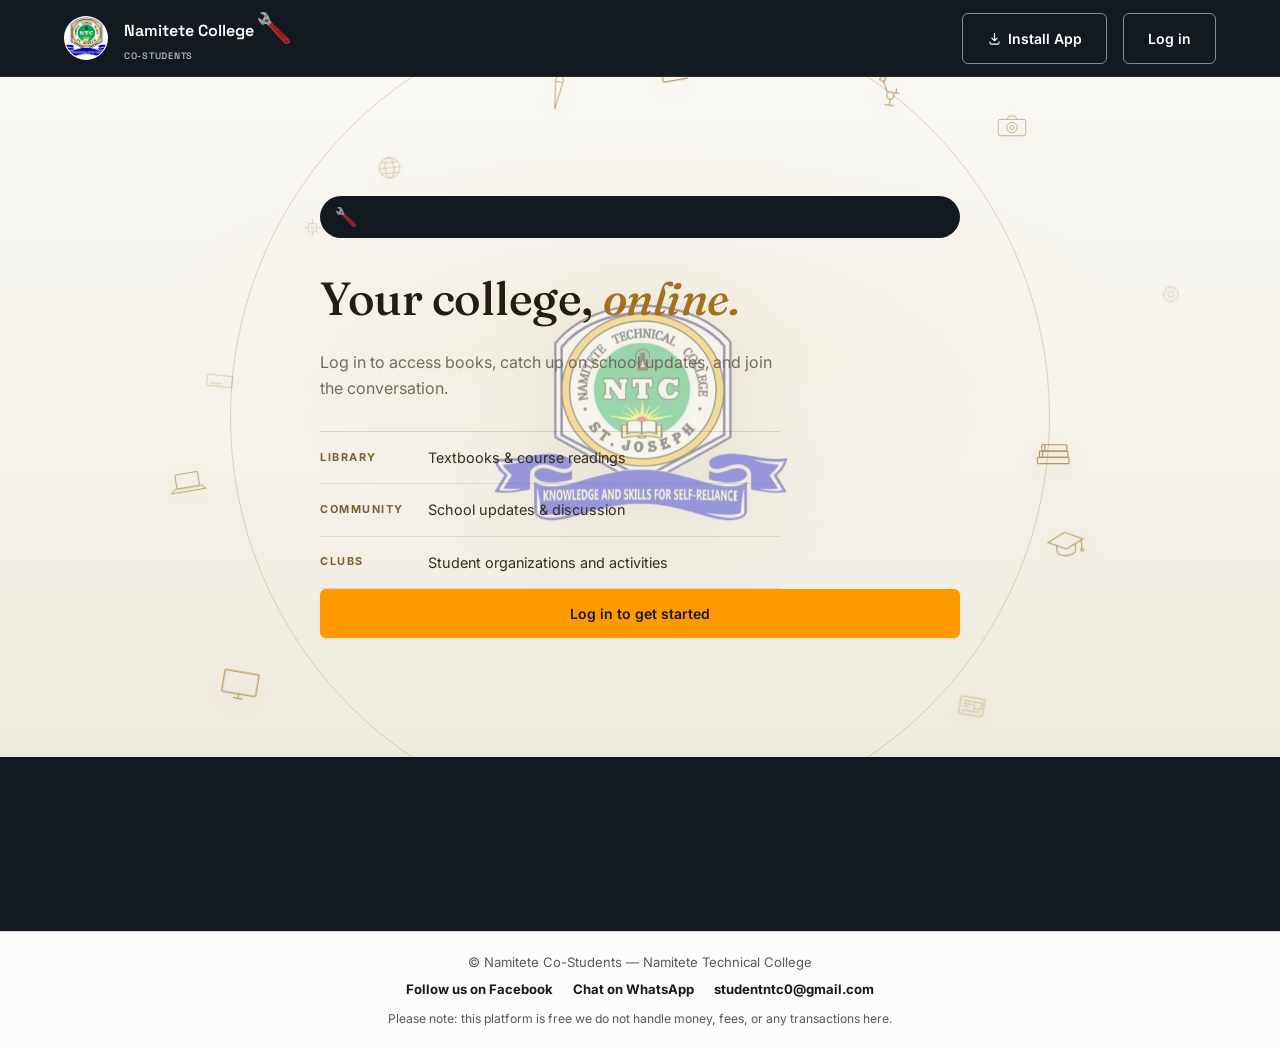
==== commit f03f9b7d: "Initial upload" ====
--- a/index.html
+++ b/index.html
@@ -434,21 +434,7 @@
             <input type="text" id="librarySearchInput" class="library-search" style="max-width:280px; margin-bottom:0;" placeholder="Search by title or author..." />
           </div>
 
-          <div class="library-table-wrap">
-            <table class="library-table">
-              <thead>
-                <tr>
-                  <th>Title</th>
-                  <th>Author</th>
-                  <th>Type</th>
-                  <th class="library-table__hide-mobile">Description</th>
-                  <th class="library-table__hide-mobile">Added</th>
-                  <th></th>
-                </tr>
-              </thead>
-              <tbody id="libraryTableBody"></tbody>
-            </table>
-          </div>
+          <div class="library-list" id="libraryTableBody"></div>
           <p id="libraryEmptyState" class="doc-viewer__empty" style="display:none;">No items found.</p>
         </div>
       </div>
--- a/style.css
+++ b/style.css
@@ -105,11 +105,16 @@
   -webkit-font-smoothing: antialiased;
   position: relative;
   min-height: 100vh;
-  transition: color 0.25s ease;
-}
-
-/* Background photo, sharp/HD, fixed behind all content */
-body::before {
+  background: var(--bg);
+  transition: color 0.25s ease, background 0.25s ease;
+}
+
+/* The classroom photo background is intentionally scoped to Home only —
+   every other view sits on the plain --bg color set on body above.
+   #view-home is display:none when inactive, so these pseudo-elements
+   simply don't render anywhere else; no JS toggling needed. */
+#view-home { position: relative; }
+#view-home::before {
   content: '';
   position: fixed;
   inset: 0;
@@ -117,7 +122,7 @@
   z-index: -2;
 }
 /* Light tint over the photo so text stays readable, without blurring the image */
-body::after {
+#view-home::after {
   content: '';
   position: fixed;
   inset: 0;
@@ -602,31 +607,6 @@
 .comment-form button { padding: 9px 16px; background: var(--navy); color: #fff; border-radius: 8px; font-size: 0.85rem; }
 
 /* ---------- LIBRARY ---------- */
-.book-grid { display: grid; grid-template-columns: repeat(auto-fill, minmax(190px, 1fr)); gap: var(--space-3); align-items: stretch; }
-.book-card {
-  background: var(--surface); border: 1px solid var(--border); border-radius: var(--radius-md);
-  padding: var(--space-3); box-shadow: var(--shadow-sm); display: flex; flex-direction: column; height: 100%;
-  transition: transform var(--t-base) var(--ease-spring), box-shadow var(--t-base) var(--ease), border-color var(--t-base) var(--ease);
-}
-.book-card:hover { transform: translateY(-4px); box-shadow: var(--shadow-md); border-color: var(--accent); }
-.book-card__cover {
-  height: 64px; border-radius: var(--radius-sm); margin-bottom: var(--space-2);
-  background: linear-gradient(155deg, var(--navy) 0%, var(--navy-light) 100%);
-  display: flex; align-items: center; justify-content: center; flex-shrink: 0;
-}
-.book-card__cover .icon { width: 22px; height: 22px; color: rgba(255,255,255,0.55); }
-.book-card--paper .book-card__cover { background: linear-gradient(155deg, var(--accent-dark) 0%, var(--accent) 100%); }
-.book-card h3 { font-family: var(--font-display); font-size: var(--text-sm); font-weight: 600; margin-bottom: 2px; line-height: 1.35; }
-.book-card .author { font-size: var(--text-xs); color: var(--text-muted); margin-bottom: var(--space-2); }
-.book-card p {
-  font-size: var(--text-xs); color: var(--text); line-height: 1.5; flex-grow: 1;
-  display: -webkit-box; -webkit-box-orient: vertical; -webkit-line-clamp: 3; overflow: hidden;
-}
-.book-card .download-card__action {
-  font-size: var(--text-xs); padding: 6px 12px; margin-top: var(--space-2); text-align: center; align-self: flex-start;
-}
-.book-card .item-admin-controls { margin-top: var(--space-2); }
-.book-card .item-admin-controls button { font-size: 0.68rem; padding: 4px 8px; }
 
 /* ---------- ACCOMMODATION ---------- */
 .listing-grid { display: grid; grid-template-columns: repeat(auto-fill, minmax(260px, 1fr)); gap: var(--space-3); }
@@ -797,7 +777,7 @@
   .app__content { padding: 16px; padding-bottom: 90px; }
   .view__title { font-size: 1.3rem; }
 
-  .book-grid, .listing-grid { grid-template-columns: 1fr; }
+  .listing-grid { grid-template-columns: 1fr; }
   .download-card { flex-direction: column; align-items: flex-start; }
   .download-card__action { width: 100%; text-align: center; }
 
@@ -992,14 +972,17 @@
   opacity: 1; transform: translateY(0);
 }
 
-/* ---------- LIBRARY TABLE (professional list view) ---------- */
+/* ---------- LIBRARY LIST (plain, minimized — no card/shadow/border, so
+   the download button stays reachable on mobile without horizontal
+   scroll) ---------- */
 .library-table-card {
-  background: var(--surface); border: 1px solid var(--border); border-radius: var(--radius-lg);
-  padding: var(--space-4); box-shadow: var(--shadow-sm);
-}
+  background: #fff;
+  padding: var(--space-3) 0 0;
+}
+[data-theme="dark"] .library-table-card { background: var(--surface); }
 .library-table-header {
   display: flex; justify-content: space-between; align-items: flex-end; gap: var(--space-3);
-  flex-wrap: wrap; margin-bottom: var(--space-4);
+  flex-wrap: wrap; margin-bottom: var(--space-3); padding: 0 var(--space-3);
 }
 .library-tabs { display: flex; gap: 6px; margin-top: var(--space-2); }
 .library-tab {
@@ -1010,46 +993,40 @@
 .library-tab.active { background: var(--navy); color: #fff; border-color: var(--navy); }
 [data-theme="dark"] .library-tab.active { background: var(--accent); color: var(--navy); border-color: var(--accent); }
 
-.library-table-wrap { overflow-x: auto; }
-.library-table { width: 100%; border-collapse: collapse; font-size: var(--text-sm); }
-.library-table thead th {
-  text-align: left; font-size: var(--text-xs); text-transform: uppercase; letter-spacing: 0.04em;
-  color: var(--text-muted); font-weight: 700; padding: var(--space-2) var(--space-3);
-  background: var(--bg); border-bottom: 1px solid var(--border);
-}
-.library-table thead th:first-child { border-top-left-radius: var(--radius-sm); }
-.library-table thead th:last-child { border-top-right-radius: var(--radius-sm); }
-.library-table tbody tr { transition: background var(--t-fast) var(--ease); }
-.library-table tbody tr:hover { background: var(--bg); }
-.library-table tbody tr:not(:last-child) td { border-bottom: 1px solid var(--border); }
-.library-table td { padding: var(--space-3); vertical-align: middle; }
-.library-table__title-cell { display: flex; align-items: center; gap: 10px; }
-.library-table__icon {
-  width: 34px; height: 34px; border-radius: var(--radius-sm); flex-shrink: 0;
+/* Flat row list — one line per item, minimal padding, icon + title only,
+   actions pinned to the right so the download button is always in reach
+   on a small screen without scrolling. */
+.library-list { display: flex; flex-direction: column; }
+.library-row {
+  display: flex; align-items: center; gap: 10px; padding: 10px var(--space-3);
+  border-bottom: 1px solid var(--border);
+}
+.library-row:last-child { border-bottom: none; }
+.library-row__icon {
+  width: 30px; height: 30px; border-radius: var(--radius-sm); flex-shrink: 0;
   display: flex; align-items: center; justify-content: center;
   background: linear-gradient(155deg, var(--navy) 0%, var(--navy-light) 100%); color: rgba(255,255,255,0.7);
 }
-.library-table__icon .icon { width: 16px; height: 16px; }
-.library-table__icon--paper { background: linear-gradient(155deg, var(--accent-dark) 0%, var(--accent) 100%); }
-.library-table__title { font-weight: 600; color: var(--text); }
-.library-table__desc { color: var(--text-muted); max-width: 320px; display: -webkit-box; -webkit-box-orient: vertical; -webkit-line-clamp: 2; overflow: hidden; }
-.library-table__type-badge {
-  display: inline-block; font-size: 0.68rem; font-weight: 700; text-transform: uppercase; letter-spacing: 0.03em;
-  padding: 3px 10px; border-radius: var(--radius-full);
-}
-.library-table__type-badge--book { background: rgba(16,36,62,0.1); color: var(--navy); }
-[data-theme="dark"] .library-table__type-badge--book { background: rgba(224,165,38,0.15); color: var(--accent); }
-.library-table__type-badge--paper { background: rgba(224,165,38,0.15); color: var(--accent-dark); }
-.library-table__actions { display: flex; gap: 6px; justify-content: flex-end; white-space: nowrap; }
-.library-table__actions a, .library-table__actions button {
-  background: none; border: 1px solid var(--border); border-radius: var(--radius-sm);
-  padding: 5px 9px; color: var(--text-muted); display: inline-flex; align-items: center;
-}
-.library-table__actions a:hover, .library-table__actions button:hover { border-color: var(--accent); color: var(--accent-dark); }
-.library-table__actions .icon { width: 14px; height: 14px; }
+.library-row__icon .icon { width: 15px; height: 15px; }
+.library-row__icon--paper { background: linear-gradient(155deg, var(--accent-dark) 0%, var(--accent) 100%); }
+.library-row__info { flex: 1; min-width: 0; }
+.library-row__title {
+  font-weight: 600; color: var(--text); font-size: var(--text-sm); line-height: 1.3;
+  overflow: hidden; text-overflow: ellipsis; white-space: nowrap;
+}
+.library-row__meta {
+  font-size: var(--text-xs); color: var(--text-muted); margin-top: 1px;
+  overflow: hidden; text-overflow: ellipsis; white-space: nowrap;
+}
+.library-row__actions { display: flex; gap: 4px; flex-shrink: 0; }
+.library-row__actions a, .library-row__actions button {
+  background: none; border: none; border-radius: var(--radius-sm);
+  padding: 6px; color: var(--text-muted); display: inline-flex; align-items: center;
+}
+.library-row__actions a:hover, .library-row__actions button:hover { color: var(--accent-dark); }
+.library-row__actions .icon { width: 17px; height: 17px; }
 
 @media (max-width: 700px) {
-  .library-table__hide-mobile { display: none; }
   .library-table-header { align-items: flex-start; }
 }
 
@@ -1726,22 +1703,10 @@
   .now-playing-bar .np-shuffle-btn, .now-playing-bar .np-repeat-btn { display: flex; }
 }
 @media (max-width: 640px) {
-  .now-playing-bar { padding: 8px 12px; gap: 8px; }
-  .now-playing-bar__track { min-width: 0; max-width: none; flex: 1; }
-  .now-playing-bar__main { flex: none; }
-  .now-playing-bar__progress { display: none; } /* the full seek row (with times) needs real width to be usable — dropped on phones */
-  body.player-active { padding-bottom: 68px; }
-}
-/* A slim always-visible progress line along the very top edge of the
-   compact mobile bar — not draggable, just a Spotify-style "how far in
-   am I" glance, filling in for the full seek row hidden above */
-@media (max-width: 640px) {
-  .now-playing-bar { position: relative; }
-  .now-playing-bar::before {
-    content: ''; position: absolute; top: 0; left: 0; height: 2px;
-    width: var(--np-progress, 0%); background: var(--accent);
-    transition: width 0.2s linear;
-  }
+  .now-playing-bar { flex-wrap: wrap; padding: 8px 12px 10px; gap: 4px 8px; }
+  .now-playing-bar__track { flex: 1 1 100%; max-width: none; order: 1; }
+  .now-playing-bar__main { flex: 1 1 100%; order: 2; }
+  body.player-active { padding-bottom: 92px; } /* taller now the bar is two rows on phones */
 }
 
 /* ---------------- "Now playing" equalizer badge on an active song card ---------------- */
